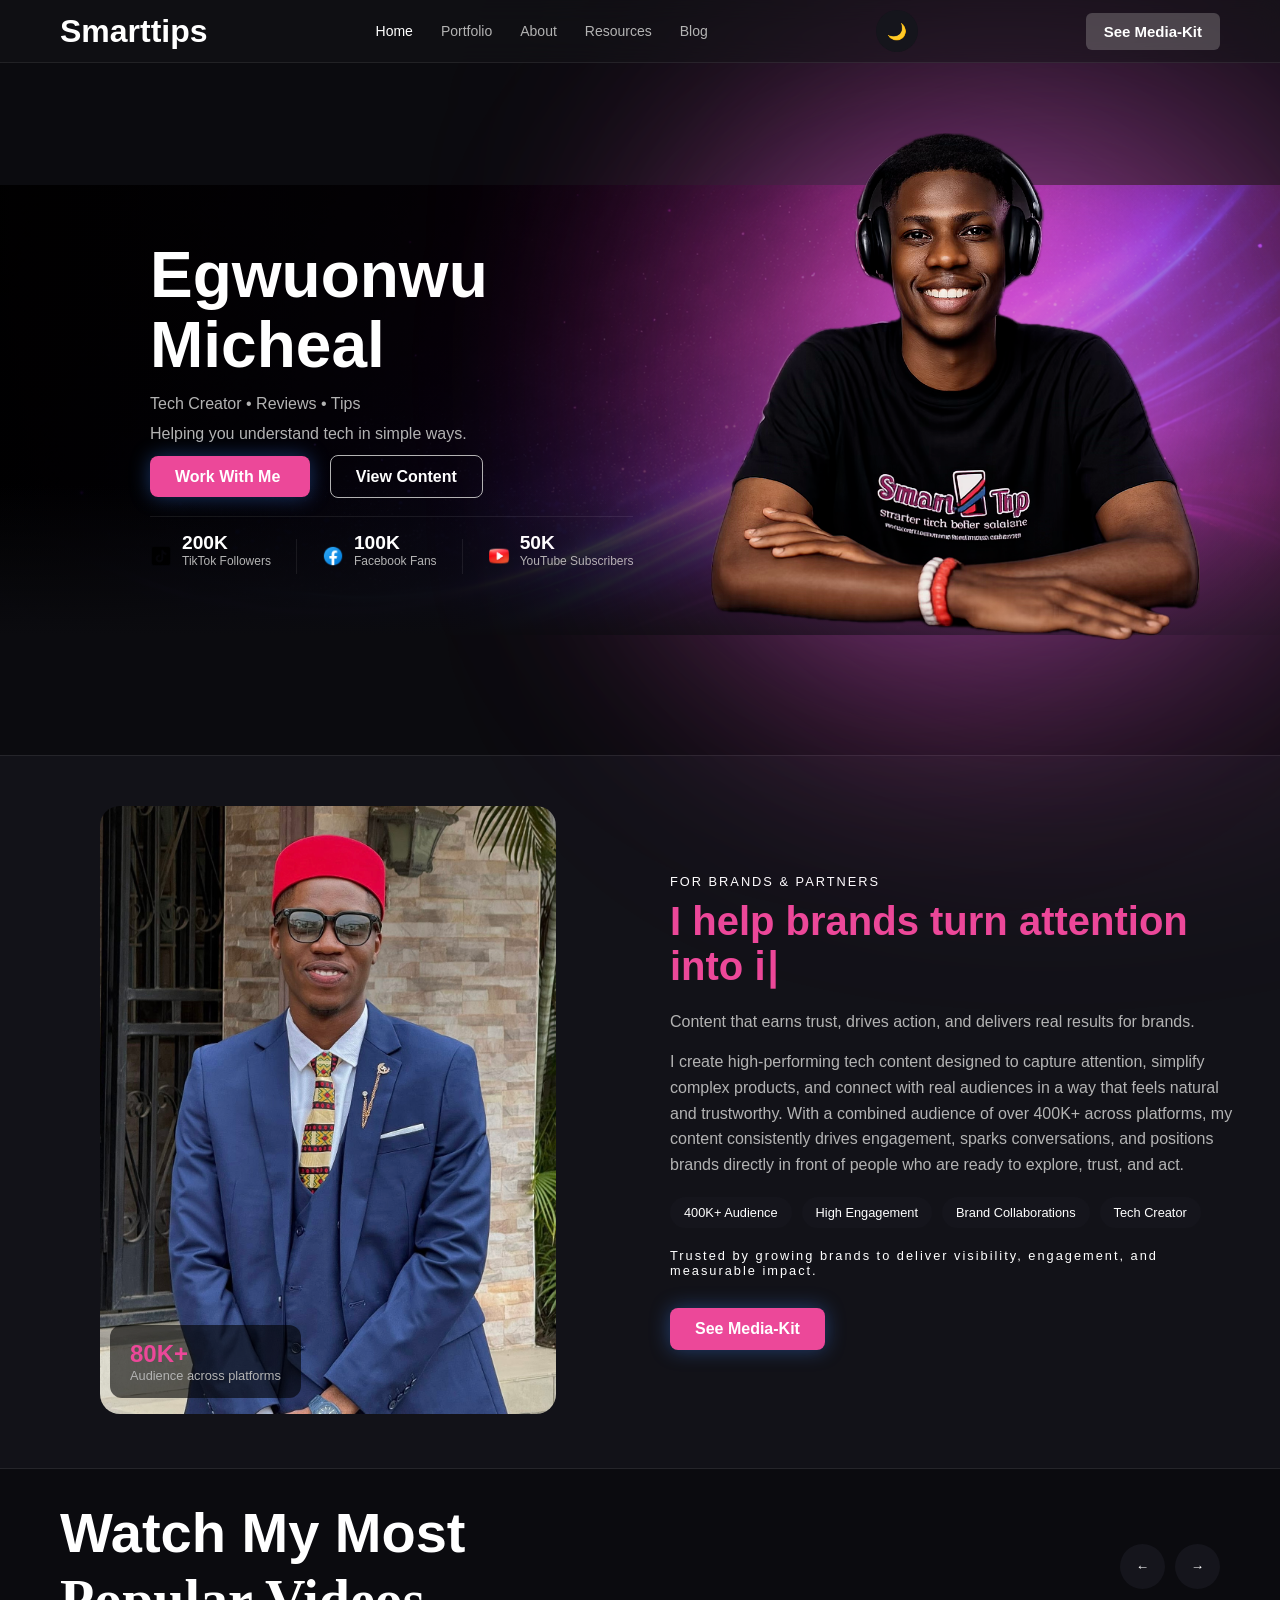
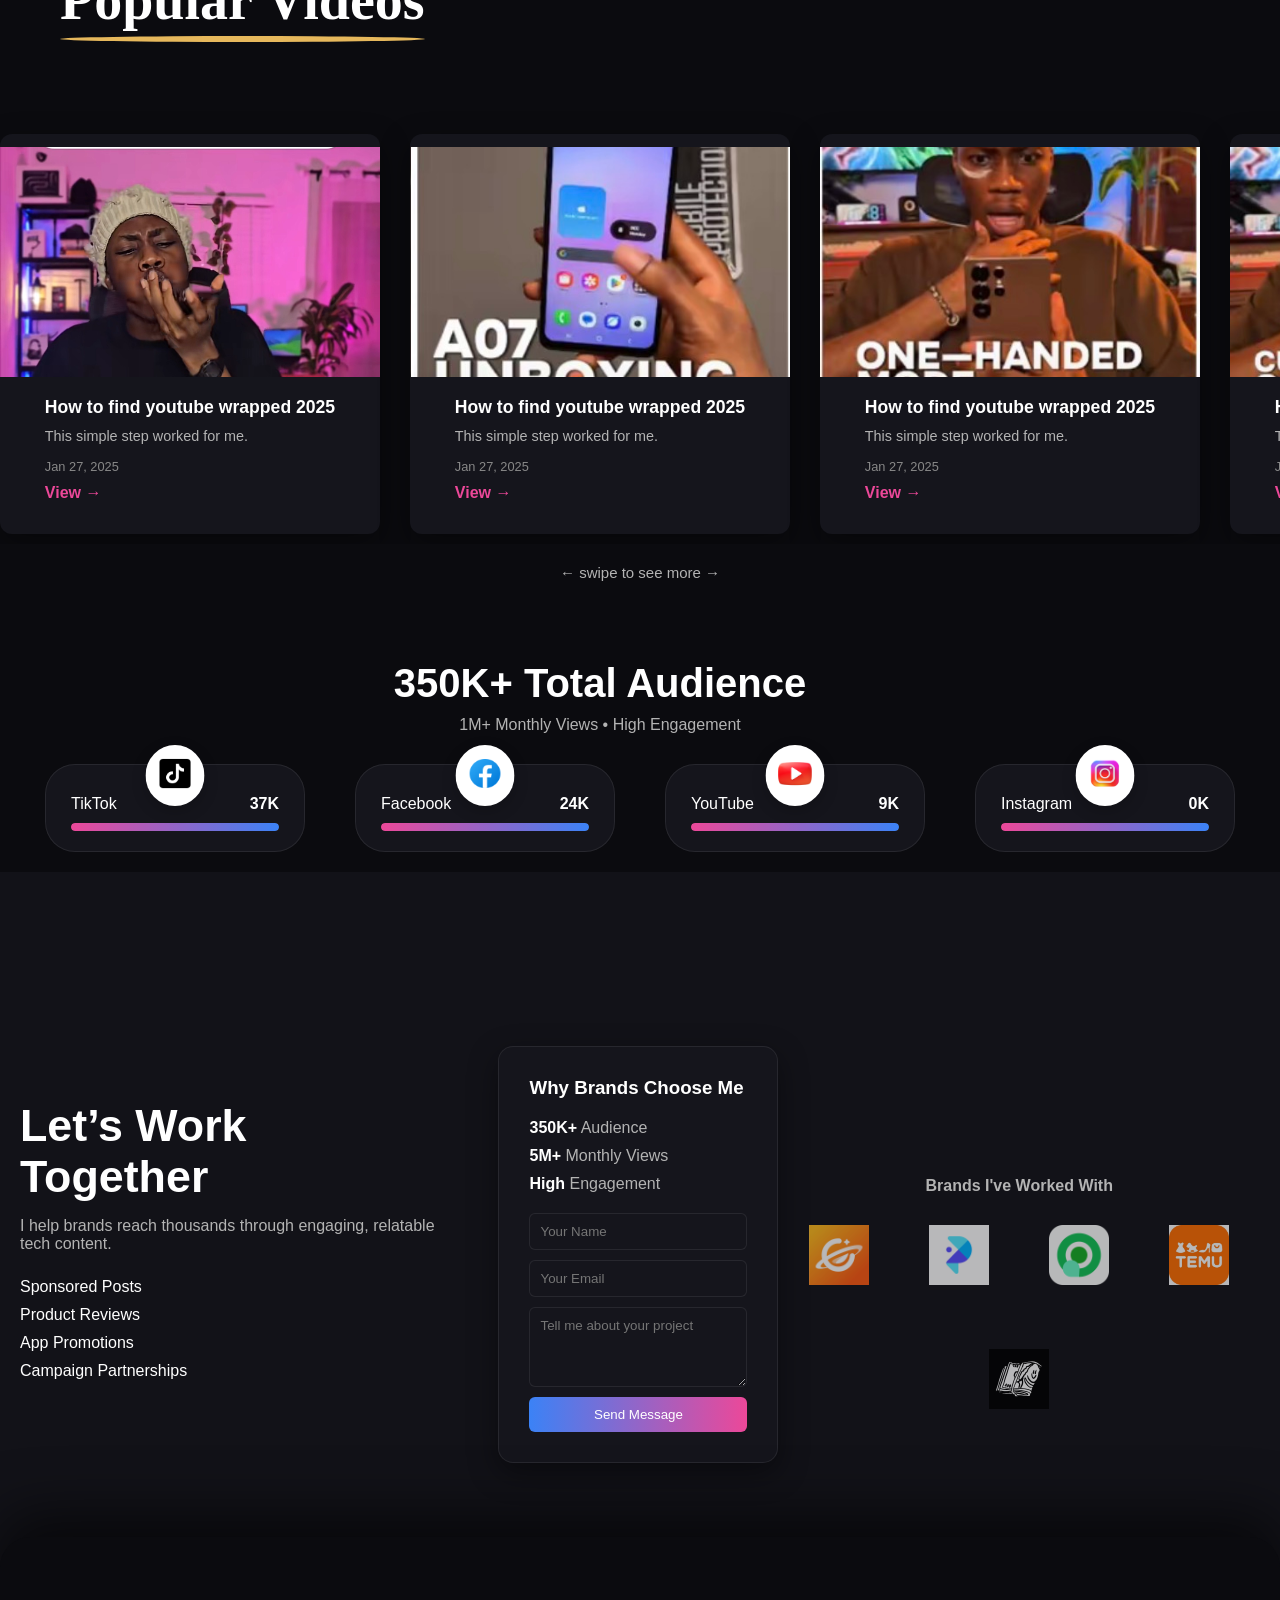
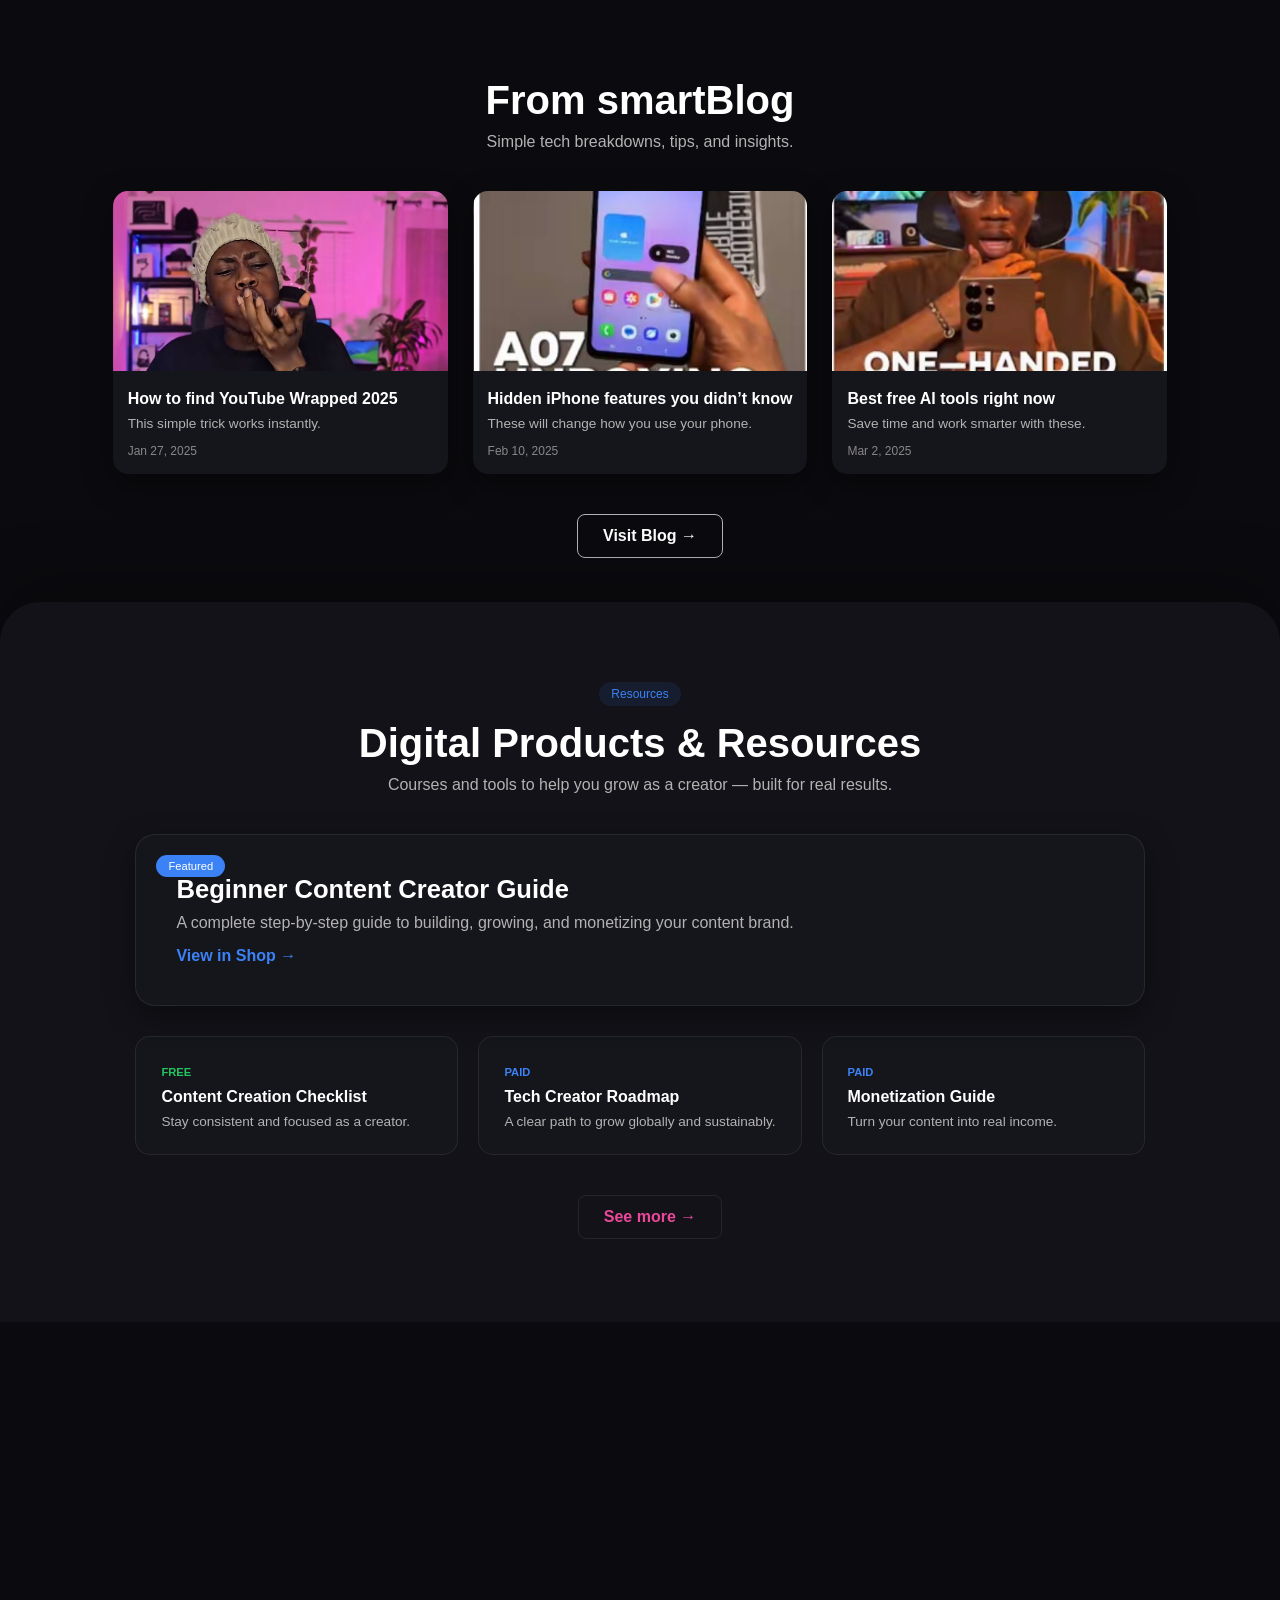
==== index.html @ f898c63c "Add files via upload" ====
<!DOCTYPE html>
<html lang="en">
<head>
  <meta charset="UTF-8" />
  <meta name="viewport" content="width=device-width, initial-scale=1.0"/>
  <link rel="stylesheet"
    href="https://cdnjs.cloudflare.com/ajax/libs/font-awesome/6.5.2/css/all.min.css">
  <title>Tech Creator</title>

  <link rel="stylesheet" href="css/variables.css">
  <link rel="stylesheet" href="css/global.css">
  <link rel="stylesheet" href="css/navbar.css">
  <link rel="stylesheet" href="css/home.css">
  <link rel="stylesheet" href="css/footer.css">
</head>
<body>

<!-- NAVBAR -->
<nav class="navbar">

  <div class="nav-container">

    <div class="logo">
      Smarttips
    </div>

    <div class="nav-links">
      <a href="index.html">Home</a>
      <a href="portfolio.html">Portfolio</a>
      <a href="about.html">About</a>
      <a href="shop.html">Resources</a>
      <a href="blog.html" target="_blank" rel="noopener">Blog</a>
    </div>

    <div class="theme-toggle">
    🌙
    </div>

    <a href="media-kit.html" class="nav-btn">
    See Media-Kit
    </a>

  <!-- MOBILE MENU BUTTON -->
  <div class="menu-toggle">

    <span></span>
    <span></span>
    <span></span>

  </div>

  </div>

</nav>

<!-- MOBILE MENU -->

<div class="mobile-menu">

  <!-- HEADER -->

    <button class="close-menu">
      ✕
    </button>

  <!-- PROFILE -->

  <div class="mobile-profile">

    <img
      src="assets/images/Egwuonwu-Micheal2022.png"
      alt="Cody Chukwuebuka">

    <h3>Smarttips</h3>

    <p>Tech Creator & Developer</p>

  </div>

  <!-- NAVIGATION -->

<div class="mobile-links">

  <a href="index.html">

    <span class="menu-icon">
      <img src="assets/icons/house.svg" alt="Home">
    </span>

    <span class="menu-text">Home</span>

  </a>

    <a href="portfolio.html">

    <span class="menu-icon">
      <img src="assets/icons/clapperboard.svg" alt="Content">
    </span>

    <span class="menu-text">Portfolio</span>

  </a>

  <a href="about.html">

    <span class="menu-icon">
      <img src="assets/icons/user.svg" alt="About">
    </span>

    <span class="menu-text">About</span>

  </a>

  <a href="shop.html">

    <span class="menu-icon">
      <img src="assets/icons/shopping-bag.svg" alt="Shop">
    </span>

    <span class="menu-text">Resources</span>

  </a>

  <a href="blog.html" target="_blank" rel="noopener">

    <span class="menu-icon">
      <img src="assets/icons/square-pen.svg" alt="Blog">
    </span>

    <span class="menu-text">Blog</span>

  </a>

  <a href="media-kit.html">

    <span class="menu-icon">
      <img src="assets/icons/file-text.svg" alt="Media Kit">
    </span>

    <span class="menu-text">Media Kit</span>

  </a>

</div>

  <!-- SOCIALS -->

<div class="mobile-socials">

  <h4>FIND ME</h4>

  <a href="https://www.tiktok.com/@iamsmarttips?_r=1&_t=ZN-97TVsEQUXy7"
     target="_blank"
     rel="noopener">

    <div class="social-left">

      <img
        src="assets/icons/TT.png"
        alt="TikTok">

      <span>TikTok</span>

    </div>

    <span class="external-icon">

      <img
        src="assets/icons/external-link.svg"
        alt="External Link">

    </span>

  </a>

  <a href="https://youtube.com/@iamsmarttips?si=r2zOyhBVSeAdS86y"
     target="_blank"
     rel="noopener">

    <div class="social-left">

      <img
        src="assets/icons/yt.png"
        alt="YouTube">

      <span>YouTube</span>

    </div>

    <span class="external-icon">

      <img
        src="assets/icons/external-link.svg"
        alt="External Link">

    </span>

  </a>

  <a href="https://www.instagram.com/smarttips_techcreator?igsh=MWduMXdvc20xcTI0"
     target="_blank"
     rel="noopener">

    <div class="social-left">

      <img
        src="assets/icons/IG.png"
        alt="Instagram">

      <span>Instagram</span>

    </div>

    <span class="external-icon">

      <img
        src="assets/icons/external-link.svg"
        alt="External Link">

    </span>

  </a>

  <a href="https://www.facebook.com/share/18SCiGnuAE/?mibextid=wwXIfr"
     target="_blank"
     rel="noopener">

    <div class="social-left">

      <img
        src="assets/icons/fb.png"
        alt="Facebook">

    <span>Facebook</span>

    </div>

    <span class="external-icon">

      <img
        src="assets/icons/external-link.svg"
        alt="External Link">

    </span>

  </a>

  <a href="mailto:contact@iamsmarttips.com">

    <div class="social-left">

      <img
        src="assets/icons/gmail.png"
        alt="Email">

      <span>Email</span>

    </div>

    <span class="external-icon">

      <img
        src="assets/icons/external-link.svg"
        alt="External Link">

    </span>

  </a>

</div>

  <!-- CTA -->

  <div class="mobile-cta">

    <a href="mailto:contact@iamsmarttips.com">

      Work With Me

    </a>

  </div>

</div>

<div class="mobile-overlay"></div>

<!-- HERO -->
<section class="hero">

  <div class="hero-fade"></div>

  <!-- LEFT -->
  <div class="hero-text reveal reveal-left">

    <h1>Egwuonwu<br>Micheal</h1>

    <p class="hero-role">
      Tech Creator • Reviews • Tips
    </p>

    <p class="hero-description">
      Helping you understand tech in simple ways.
    </p>

    <!-- BUTTONS -->
    <div class="buttons">

      <a href="media-kit.html" class="btn primary">
        Work With Me
      </a>

      <a href="#" class="btn secondary">

        View Content

        <svg>
          <rect
            x="0"
            y="0"
            width="100%"
            height="100%">
          </rect>
        </svg>

      </a>

    </div>

    <!-- SOCIALS (LIGHT MODE USES THIS) -->
    <div class="hero-socials">

      <a href="https://www.instagram.com/smarttips_techcreator?igsh=MWduMXdvc20xcTI0" target="_blank">
        <img
          src="assets/icons/IG.png"
          alt="Instagram">
      </a>

      <a href="https://www.tiktok.com/@iamsmarttips?_r=1&_t=ZN-97TVsEQUXy7" target="_blank">
        <img
          src="assets/icons/TT.png"
          alt="TikTok">
      </a>

      <a href="https://youtube.com/@iamsmarttips?si=r2zOyhBVSeAdS86y" target="_blank">
        <img
          src="assets/icons/yt.png"
          alt="YouTube">
      </a>

      <a href="https://www.facebook.com/share/18SCiGnuAE/?mibextid=wwXIfr" target="_blank">
        <img
          src="assets/icons/fb.png"
          alt="Facebook">
      </a>

      <a href="mailto:contact@iamsmarttips.com">
        <img
          src="assets/icons/gmail.png"
          alt="Email">
      </a>

    </div>

        <div class="hero-light-stats">

      <div class="hero-light-stat">
        <h3>200K+</h3>
        <p>TikTok Followers</p>
      </div>

      <div class="hero-light-divider"></div>

      <div class="hero-light-stat">
        <h3>100K+</h3>
        <p>Facebook Fans</p>
      </div>

      <div class="hero-light-divider"></div>

      <div class="hero-light-stat">
        <h3>50K+</h3>
        <p>YouTube Subscribers</p>
      </div>

    </div>

    <!-- STATS (DARK MODE USES THIS) -->
    <div class="stats">

      <div class="stat-item">

        <img
          src="assets/icons/icons8-tiktok-50.png"
          alt="TikTok">

        <div class="stat-text">
          <h3>200K</h3>
          <p>TikTok Followers</p>
        </div>

      </div>

      <div class="divider"></div>

      <div class="stat-item">

        <img
          src="assets/icons/icons8-facebook-logo-48.png"
          alt="Facebook">

        <div class="stat-text">
          <h3>100K</h3>
          <p>Facebook Fans</p>
        </div>

      </div>

      <div class="divider"></div>

      <div class="stat-item">

        <img
          src="assets/icons/icons8-youtube-logo-94.png"
          alt="YouTube">

        <div class="stat-text">
          <h3>50K</h3>
          <p>YouTube Subscribers</p>
        </div>

      </div>

    </div>

  </div>

  <!-- RIGHT -->
  <div class="hero-image reveal reveal-right">

    <img
      id="heroPhoto"
      src="assets/images/Egwuonwu-Micheal1.png"
      alt="Egwuonwu Micheal">

  </div>

</section>

<!-- ABOUT -->
<section class="about">
  <div class="about-container">

    <div class="about-image reveal reveal-left">
      <img src="assets/images/about.jpg" alt="Egwuonwu Micheal">

      <div class="about-badge">
        <div class="image-badge">
          <h3><span class="count-up" data-target="400">0</span>K+</h3>
          <p>Audience across platforms</p>
        </div>
      </div>
    </div>

    <div class="about-content reveal reveal-right">
      <p class="about-label">FOR BRANDS & PARTNERS</p>

    <h2 id="rotating-headline">
      I help brands turn attention into influence.
    </h2>

      <p class="about-desc">
        Content that earns trust, drives action, and delivers real results for brands.
      </p>

      <p class="about-desc">
        I create high-performing tech content designed to capture attention, simplify complex products, and connect with real audiences in a way that feels natural and trustworthy.
        With a combined audience of over 400K+ across platforms, my content consistently drives engagement, sparks conversations, and positions brands directly in front of people who are ready to explore, trust, and act.
      </p>


      <div class="about-tags">
        <span>400K+ Audience</span>
        <span>High Engagement</span>
        <span>Brand Collaborations</span>
        <span>Tech Creator</span>
      </div>

      <p class="about-label">Trusted by growing brands to deliver visibility, engagement, and measurable impact.</p>
      <a href="media-kit.html"   class="btn primary">See Media-Kit</a>
      
    </div>

  </div>
</section>

<!-- FEATURED -->
<section class="featured">

  <div class="featured-header reveal">
    <h2 class="featured-title">
      Watch My Most <br>
      <span class="highlight">Popular Videos</span>
    </h2>

    <div class="featured-arrows">
      <button class="arrow left">←</button>
      <button class="arrow right">→</button>
    </div>
  </div>

  <div class="video-scroll reveal">
    <div class="featured-card"> 
      <img src="assets/images/clean 1.jpg" alt="video">
      <div class="featured-card-content">
        <h3>How to find youtube wrapped 2025</h3>
        <p class="featured-desc">This simple step worked for me.</p>
        <p class="date">Jan 27, 2025</p>
        <a href="#">View →</a>
      </div>
    </div>
    <div class="featured-card"> 
      <img src="assets/images/img2.jpg" alt="video">
      <div class="featured-card-content">
        <h3>How to find youtube wrapped 2025</h3>
        <p class="featured-desc">This simple step worked for me.</p>
        <p class="date">Jan 27, 2025</p>
        <a href="#">View →</a>
      </div>
    </div>
        <div class="featured-card"> 
      <img src="assets/images/img3.jpg" alt="video">
      <div class="featured-card-content">
        <h3>How to find youtube wrapped 2025</h3>
        <p class="featured-desc">This simple step worked for me.</p>
        <p class="date">Jan 27, 2025</p>
        <a href="#">View →</a>
      </div>
    </div>
        <div class="featured-card"> 
      <img src="assets/images/img4.jpg" alt="video">
      <div class="featured-card-content">
        <h3>How to find youtube wrapped 2025</h3>
        <p class="featured-desc">This simple step worked for me.</p>
        <p class="date">Jan 27, 2025</p>
        <a href="#">View →</a>
      </div>
    </div>
        <div class="featured-card"> 
      <img src="assets/images/img5.jpg" alt="video">
      <div class="featured-card-content">
        <h3>How to find youtube wrapped 2025</h3>
        <p class="featured-desc">This simple step worked for me.</p>
        <p class="date">Jan 27, 2025</p>
        <a href="#">View →</a>
      </div>
    </div>
        <div class="featured-card"> 
      <img src="assets/images/clean 1.jpg" alt="video">
      <div class="featured-card-content">
        <h3>How to find youtube wrapped 2025</h3>
        <p class="featured-desc">This simple step worked for me.</p>
        <p class="date">Jan 27, 2025</p>
        <a href="#">View →</a>
      </div>
    </div>
        <div class="featured-card"> 
      <img src="assets/images/img3.jpg" alt="video">
      <div class="featured-card-content">
        <h3>How to find youtube wrapped 2025</h3>
        <p class="featured-desc">This simple step worked for me.</p>
        <p class="date">Jan 27, 2025</p>
        <a href="#">View →</a>
      </div>
    </div>
  </div>

  <p class="swipe-txt reveal">← swipe to see more →</p>
</section>

<!-- STATS -->
<section class="stats-section reveal">
  <h2>350K+ Total Audience</h2>
  <p>1M+ Monthly Views • High Engagement</p>
</section>

<section class="social-stats reveal">

  <div class="stat">
    <div class="stat-icon">
      <img src="assets/icons/icons8-tiktok-50.png">
    </div>
    <div class="stat-top">
      <span>TikTok</span>
      <span class="count" data-target="200000">0</span>
    </div>
    <div class="bar"><div class="fill"></div></div>
  </div>

  <div class="stat">
    <div class="stat-icon">
      <img src="assets/icons/icons8-facebook-logo-48.png">
    </div>
    <div class="stat-top">
      <span>Facebook</span>
      <span class="count" data-target="131000">0</span>
    </div>
    <div class="bar"><div class="fill"></div></div>
  </div>

  <div class="stat">
    <div class="stat-icon">
      <img src="assets/icons/icons8-youtube-logo-94.png">
    </div>
    <div class="stat-top">
      <span>YouTube</span>
      <span class="count" data-target="50000">0</span>
    </div>
    <div class="bar"><div class="fill"></div></div>
  </div>

  <div class="stat">
    <div class="stat-icon">
      <img src="assets/icons/icons8-instagram-logo-94.png">
    </div>
    <div class="stat-top">
      <span>Instagram</span>
      <span class="count" data-target="1500">0</span>
    </div>
    <div class="bar"><div class="fill"></div></div>
  </div>

</section>

<!-- WORK -->
<!-- 🔥 STACK CONTAINER (controls stacking only here) -->
<div class="stack-container">

  <!-- 🔥 PAGE 1 (WORK SECTION) -->
  <section class="work stack-item">

    <div class="work-container">

      <div class="work-text reveal reveal-left">
        <h2>Let’s Work Together</h2>
        <p class="subtitle">
          I help brands reach thousands through engaging, relatable tech content.
        </p>

        <ul class="services">
          <li>Sponsored Posts</li>
          <li>Product Reviews</li>
          <li>App Promotions</li>
          <li>Campaign Partnerships</li>
        </ul>
      </div>

      <div class="work-card reveal reveal-right">
        <h3>Why Brands Choose Me</h3>

        <div class="card-stats">
          <p><strong>350K+</strong> Audience</p>
          <p><strong>5M+</strong> Monthly Views</p>
          <p><strong>High</strong> Engagement</p>
        </div>

        <form class="contact-form">
          <input type="text" placeholder="Your Name" required>
          <input type="email" placeholder="Your Email" required>
          <textarea placeholder="Tell me about your project"></textarea>
          <button type="submit">Send Message</button>
        </form>
      </div>

    </div>

    <!-- 🔥 BRANDS -->
    <div class="brands reveal">
      <h4>Brands I've Worked With</h4>

      <div class="brand-logos">
        <div class="brand"><img src="assets/icons/gitmind.jpg"></div>
        <div class="brand"><img src="assets/icons/picwish.png"></div>
        <div class="brand"><img src="assets/icons/recloud.png"></div>
        <div class="brand"><img src="assets/icons/Temu-logo.webp"></div>
        <div class="brand"><img src="assets/icons/uglycash.webp"></div>
      </div>
    </div>

  </section>


  <!-- 🔥 PAGE 2 -->
<section class="stack-item stack-two">

  <div class="stack-inner">

    <div class="blog-preview">

      <!-- HEADER -->
      <div class="blog-header">
        <h2>From smartBlog</h2>
        <p>Simple tech breakdowns, tips, and insights.</p>
      </div>

      <!-- BLOG CARDS -->
      <div class="blog-grid reveal">

        <div class="blog-card">
          <img src="assets/images/clean 1.jpg" alt="blog">
          <div class="blog-content">
            <h3>How to find YouTube Wrapped 2025</h3>
            <p>This simple trick works instantly.</p>
            <span>Jan 27, 2025</span>
          </div>
        </div>

        <div class="blog-card">
          <img src="assets/images/img2.jpg" alt="blog">
          <div class="blog-content">
            <h3>Hidden iPhone features you didn’t know</h3>
            <p>These will change how you use your phone.</p>
            <span>Feb 10, 2025</span>
          </div>
        </div>

        <div class="blog-card">
          <img src="assets/images/img3.jpg" alt="blog">
          <div class="blog-content">
            <h3>Best free AI tools right now</h3>
            <p>Save time and work smarter with these.</p>
            <span>Mar 2, 2025</span>
          </div>
        </div>

      </div>

      <!-- CTA -->
      <a href="blog.html" class="btn secondary blog-btn reveal">
        Visit Blog →
      </a>

    </div>

  </div>

</section>


  <!-- 🔥 PAGE 3 -->
<section class="stack-item stack-three">

  <div class="stack-inner">

    <div class="shop-preview">

      <!-- HEADER -->
      <div class="shop-header">
        <span class="shop-badge">Resources</span>
        <h2>Digital Products & Resources</h2>
        <p>
          Courses and tools to help you grow as a creator — built for real results.
        </p>
      </div>

      <!-- FEATURED PRODUCT -->
      <div class="featured-product">

        <span class="featured-tag">Featured</span>

        <h3>Beginner Content Creator Guide</h3>
        <p>
          A complete step-by-step guide to building, growing, and monetizing your content brand.
        </p>

        <a href="#" class="shop-link">View in Shop →</a>

      </div>

      <!-- SMALL PRODUCTS -->
      <div class="product-grid">

        <div class="product-card free">
          <span>FREE</span>
          <h4>Content Creation Checklist</h4>
          <p>Stay consistent and focused as a creator.</p>
        </div>

        <div class="product-card paid">
          <span>PAID</span>
          <h4>Tech Creator Roadmap</h4>
          <p>A clear path to grow globally and sustainably.</p>
        </div>

        <div class="product-card paid">
          <span>PAID</span>
          <h4>Monetization Guide</h4>
          <p>Turn your content into real income.</p>
        </div>

      </div>
            <a href="shop.html" class="btn third shop-btn">
        See more →
      </a>

    </div>
    

  </div>

</section>

<!-- FOOTER -->
<footer class="footer">

  <div class="footer-container">

    <div class="footer-top">

      <div class="footer-brand">

        <h3>
          iamsmarttips
        </h3>

        <p>
          Tech creator, developer, and digital builder helping people understand technology in simple ways.
        </p>

      </div>

      <div class="footer-column">

        <h4>WORK</h4>

        <a href="#">Work With Me</a>
        <a href="#">Projects</a>
        <a href="#">Content</a>
        <a href="#">Collaborations</a>

      </div>

      <div class="footer-column">

        <h4>CONNECT</h4>

        <a href="#">YouTube</a>
        <a href="#">TikTok</a>
        <a href="#">Instagram</a>
        <a href="#">Contact</a>

      </div>

      <div class="footer-column">

        <h4>ABOUT</h4>

        <a href="about.html">About</a>
        <a href="#">Press Kit</a>
        <a href="#">Blog</a>

      </div>

    </div>

    <div class="footer-bottom">

      <p>
        © 2026 iamsmarttips. All rights reserved.
      </p>

      <div class="socials">
        <a href="https://youtube.com/@iamsmarttips?si=r2zOyhBVSeAdS86y">YouTube</a>
        <a href="https://www.tiktok.com/@iamsmarttips?_r=1&_t=ZN-97TVsEQUXy7">TikTok</a>
        <a href="https://www.instagram.com/smarttips_techcreator?igsh=MWduMXdvc20xcTI0">Instagram</a>
        <a href="https://www.facebook.com/share/18SCiGnuAE/?mibextid=wwXIfr">Facebook</a>
        <a href="mailto:contact@iamsmarttips.com">Email</a>
      </div>

    </div>

  </div>

</footer>

<script src="js/script.js"></script>
<script src="js/animations.js"></script>
<script src="js/theme.js"></script>
</body>
</html>
---- css/variables.css ----
:root{

  /* BACKGROUNDS */
  --bg:#0b0b0f;
  --bg-secondary:#121218;
  --bg-card:#15151c;
  --bg-card-hover:#1f1f28;

  /* TEXT */
  --text:#ffffff;
  --text-secondary:#b3b3b3;
  --text-muted:#888888;

  /* BRAND */
  --primary:#ec4899;
  --accent:#3b82f6;

  /* BORDERS */
  --border:rgba(255,255,255,.08);

  /* NAVBAR */
  --navbar-bg:rgba(20,20,25,.5);

  /* SHADOWS */
  --shadow:0 10px 30px rgba(0,0,0,.4);
}

body.light-theme{

  --bg:#ffffff;
  --bg-secondary:#f6f6f6;
  --bg-card:#ffffff;
  --bg-card-hover:#f2f2f2;

  --text:#111111;
  --text-secondary:#555555;
  --text-muted:#777777;

  --border:rgba(0,0,0,.08);

  --navbar-bg:rgba(255,255,255,.8);

  --shadow:0 10px 30px rgba(0,0,0,.08);
}
---- css/global.css ----
html{
  scroll-behavior:smooth;
}

* {
  margin: 0;
  padding: 0;
  box-sizing: border-box;
  font-family: Arial, sans-serif;
}

body{
  background:var(--bg);
  color:var(--text);
  transition:.3s ease;
}

p {
  color: var(--text-secondary);
}

a {
  color: var(--primary);
  text-decoration: none;
}

/* =========================
   GLOBAL BUTTONS
========================= */

.btn{
  padding:12px 25px;

  border-radius:8px;

  font-weight:700;
  text-decoration:none;

  transition:0.3s ease;
}

body:not(.light-theme) .hero .buttons{
  margin-top:25px;
}

.btn:hover{
  transform:scale(1.05);
}

/* PRIMARY BUTTON */

.primary{
  background:var(--primary);

  color:#fff;

  box-shadow:0 0 20px rgba(59,130,246,.4);

  transition:all .3s ease;
}

.primary:hover{
  background:var(--text);

  color:var(--primary);

  transform:translateY(-2px);
}

/* SECONDARY BUTTON */

.secondary{
  position:relative;

  margin-left:20px;

  padding:12px 25px;

  border-radius:8px;

  background:transparent;

  color:var(--text);

  border:1px solid var(--text-secondary);

  overflow:hidden;
}

/* SVG BORDER */

.secondary svg{
  position:absolute;
  inset:0;

  width:100%;
  height:100%;

  pointer-events:none;
}

.secondary rect{
  fill:none;

  stroke:var(--accent);

  stroke-width:2;

  stroke-dasharray:400;
  stroke-dashoffset:400;

  transition:stroke-dashoffset .6s ease;

  rx:8;
  ry:8;
}

.secondary:hover rect{
  stroke-dashoffset:0;
}

.secondary:hover{
  background:rgba(255,255,255,.05);
}


/* =========================
   SCROLL REVEAL ANIMATIONS
========================= */

/* BASE */

.reveal{
  opacity: 0;

  transform: translateY(40px);

  transition:
    opacity 0.8s ease,
    transform 0.8s ease;
}

.reveal.active{
  opacity: 1;

  transform: translateY(0);
}

/* DIRECTION VARIATIONS */

.reveal-left{
  transform: translateX(-60px);
}

.reveal-right{
  transform: translateX(60px);
}

.reveal-left.active,
.reveal-right.active{
  transform: translateX(0);
}

/* OPTIONAL STAGGER */

.reveal:nth-child(1){
  transition-delay: 0.1s;
}

.reveal:nth-child(2){
  transition-delay: 0.2s;
}

.reveal:nth-child(3){
  transition-delay: 0.3s;
}

/* =========================
   FEATURED CARD STAGGER
========================= */

.video-scroll .featured-card{
  opacity: 0;

  transform: translateY(40px);
}

.video-scroll.active .featured-card{
  opacity: 1;

  transform: translateY(0);
}

/* DELAYS */

.video-scroll.active .featured-card:nth-child(1){
  transition: .5s ease .1s;
}

.video-scroll.active .featured-card:nth-child(2){
  transition: .5s ease .2s;
}

.video-scroll.active .featured-card:nth-child(3){
  transition: .5s ease .3s;
}

.video-scroll.active .featured-card:nth-child(4){
  transition: .5s ease .4s;
}

.video-scroll.active .featured-card:nth-child(5){
  transition: .5s ease .5s;
}

.video-scroll.active .featured-card:nth-child(6){
  transition: .5s ease .6s;
}
---- css/navbar.css ----
.theme-toggle{
  width:42px;
  height:42px;

  display:flex;
  align-items:center;
  justify-content:center;

  border-radius:50%;

  background:var(--bg-card);

  cursor:pointer;

  transition:.3s ease;
}

/* =========================
   NAVBAR
========================= */

.navbar{
  position: fixed;
  top: 0;
  width: 100%;
  z-index: 1000;

  background: var(--navbar-bg);
  backdrop-filter: blur(12px);

  border-bottom: 1px solid var(--border);
}

.nav-container{
  max-width: 1200px;
  margin: auto;

  padding: 10px 20px;

  display: flex;
  justify-content: space-between;
  align-items: center;
}

/* LOGO */

.logo{
  font-size: 32px;
  font-weight: 700;
  color: var(--text);

  line-height: 1;
}

/* NAV LINKS */

.nav-links{
  display: flex;
  gap: 28px;
}

.nav-links a{
  color: var(--text-secondary);
  font-size: 14px;

  transition: 0.3s ease;
}

.nav-links a:hover,
.nav-links a.active{
  color: var(--text);
}

/* THEME TOGGLE */

.theme-toggle{
  width: 42px;
  height: 42px;

  display: flex;
  align-items: center;
  justify-content: center;

  border-radius: 50%;

  background: var(--bg-card);

  cursor: pointer;

  transition: 0.3s ease;

  position: relative;
}


.theme-toggle:hover::after{
  opacity: 1;
  visibility: visible;
}

.theme-toggle::after{
  content: "Switch Theme";

  position: absolute;

  bottom: -38px;
  left: 50%;

  transform: translateX(-50%);

  background: var(--bg-card);
  color: var(--text);

  padding: 6px 10px;

  border-radius: 6px;

  font-size: 12px;
  white-space: nowrap;

  opacity: 0;
  visibility: hidden;

  transition: 0.25s ease;

  border: 1px solid var(--border);

  pointer-events: none;
}

/* NAVBAR BUTTON */
.nav-btn{
  background: rgba(186,182,182,0.3);

  height: 37px;
  padding: 0 18px;

  display: flex;
  align-items: center;
  justify-content: center;

  border-radius: 6px;

  color: var(--text);
  font-size: 15px;
  font-weight: 700;

  transition: 0.4s ease;
}

.nav-btn:hover{
  background: var(--primary);
  color: #fff;
}


/* =========================
   MOBILE MENU TOGGLE
========================= */

.menu-toggle{

  display:none;
  flex-direction:column;
  gap:5px;
  cursor:pointer;
  z-index:1002;

}

.menu-toggle span{

  width:26px;
  height:3px;

  background:var(--text);

  border-radius:999px;

}

@media (max-width:768px){

  .nav-links,
  .nav-btn{

    display:none;

  }

  .menu-toggle{

    display:flex;

  }

}

/* =========================
   MOBILE MENU PANEL
========================= */

html,

body{

  overflow-x:hidden;

}

.mobile-menu{

  position:fixed;

  top:0;
  left:-100%;

  width: 70%;
  max-width: 380px;

  height:100dvh;

  background:#f8f7f5;

  z-index:1001;

  overflow-y:auto;

  display:flex;

  flex-direction:column;

  transition:left .35s ease;

  padding:32px 24px;

  box-sizing: border-box;

  box-shadow:
  12px 0 40px rgba(0,0,0,.15);

}

.mobile-menu.active{

  left:0;

}

/* =========================
   HEADER
========================= */



.close-menu{

  position:absolute;

  top:20px;

  right:20px;

  width:auto;

  height:auto;

  border:none;

  background:none;

  color:#777;

  font-size:20px;

  line-height:1;

  cursor:pointer;

  padding:0;

  display:flex;

  align-items:center;

  justify-content:center;

  z-index:10;

}

.close-menu img{

  width:22px;

  height:22px;

  opacity:.6;

}

/* =========================
   PROFILE
========================= */

.mobile-profile{

  text-align:center;

  margin-bottom:32px;

}

.mobile-profile img{

  width:80px;
  height:80px;

  border-radius:50%;

  object-fit:cover;

  margin-bottom:12px;

}

.mobile-profile h3{

  font-size:18px;

  font-weight:700;

  color:#111;

  margin-bottom:4px;

}

.mobile-profile p{

  font-size:14px;

  color:#777;

}

/* =========================
   MAIN LINKS
========================= */

.mobile-links{

  display:flex;

  flex-direction:column;

  gap:4px;

}

.mobile-links a{

  display:flex;

  align-items:center;

  gap:14px;

  padding:10px 12px;

  border-radius:18px;

  text-decoration:none;

  color:#777;

  font-size:14px;

  font-weight:500;

}

.mobile-links a.active{

  background:#f3efef;

  color:#111;

  font-weight:600;

  border-radius:16px;

}

.mobile-links a:active{
  transform:scale(.98);
}

.menu-icon{

  width:24px;

  height:24px;

  display:flex;

  align-items:center;

  justify-content:center;

}

.menu-icon img{

  width:16px;

  height:16px;

  object-fit:contain;

}

.menu-text{

  flex:1;

}

/* =========================
   FIND ME
========================= */

/* =========================
   SOCIAL LINKS
========================= */

.mobile-socials{

  padding-top:25px;

  border-top:1px solid rgba(255,255,255,.08);

}

.mobile-socials h4{

  margin-bottom:18px;

  font-size:.85rem;

  letter-spacing:2px;

  font-weight:500;

  color:var(--text-secondary);

}

.mobile-socials a{

  display:flex;

  justify-content:space-between;

  align-items:center;

  padding:14px 0;

  color:var(--text);

  text-decoration:none;

  transition:.25s ease;

}

.mobile-socials a:hover{

  color:var(--primary);

}

.external-icon{

  display:flex;

  align-items:center;

  justify-content:center;

}

.external-icon img{

  width:18px;

  height:18px;

  opacity:.7;

  transition:.25s ease;

}

.mobile-socials a:hover .external-icon img{

  opacity:1;

  transform:
    translateX(3px)
    translateY(-3px);

}

.social-left{

  display:flex;

  align-items:center;

  gap:14px;

}

.social-left img{

  width:20px;

  height:20px;

  object-fit:contain;

  opacity:.8;

}

.mobile-socials a{

  display:flex;

  justify-content:space-between;

  align-items:center;

  padding:14px 0;

  text-decoration:none;

  color:#111;

}

.mobile-socials a span{

  font-size:14px;

}

/* =========================
   CTA BUTTON
========================= */

.mobile-cta{

  margin-top:20px;


}

.mobile-cta a{

  display:block;

  text-align:center;

  background:#ec4899;

  color:white;

  padding:18px;

  border-radius:20px;

  font-weight:700;

  text-decoration:none;

  font-size:1.1rem;

}

/* =========================
   OVERLAY
========================= */

.mobile-overlay{

  position:fixed;

  inset:0;

  background:rgba(0,0,0,.55);

  opacity:0;

  visibility:hidden;

  z-index:1000;

  transition:.3s ease;

}

.mobile-overlay.active{

  opacity:1;

  visibility:visible;

}
---- css/home.css ----
body.light-theme{
  background:#e8d8e440;
}

*{
  box-sizing:border-box;
}

html,
body{
  overflow-x:hidden;
}

body,
.navbar,
.hero,
.about,
.featured,
.stats-section,
.social-stats,
.work,
.stack-three,
.footer,
.btn,
.card,
.stat,
.about-tags span,
.featured-card,
.hero-image img {
  transition:
    background-color 0.5s ease,
    color 0.5s ease,
    border-color 0.5s ease,
    box-shadow 0.5s ease,
    opacity 0.5s ease;
}


/* =========================
   HERO SECTION
========================= */

.hero{
  display: flex;
  align-items: center;
  justify-content: space-between;

  max-width: 1300px;
  min-height: 50vh;

  margin: 185px auto 120px;
  padding: 120px 80px;

  gap: 50px;

  position: relative;
  overflow: visible;

  z-index: 1;

  background:
    radial-gradient(
      circle at top right,
      rgba(236,72,153,.2),
      transparent
    ),
    url("../assets/images/bg.png")
    no-repeat center center / cover;
}

/* DARK OVERLAY */

.hero::before{
  content: "";

  position: absolute;
  inset: 0;

  background: linear-gradient(
    to right,
    rgba(0,0,0,.85) 35%,
    rgba(0,0,0,.5) 60%,
    rgba(0,0,0,.15) 75%,
    transparent
  );

  z-index: 2;
}

/* RIGHT GLOW */

.hero::after{
  content: "";

  position: absolute;

  top: 50%;
  right: 5%;

  width: 600px;
  height: 600px;

  background: radial-gradient(
    circle,
    rgba(91,140,255,.6),
    rgba(255,78,205,.5),
    transparent 70%
  );

  filter: blur(120px);

  transform: translateY(-50%);

  z-index: 1;
}

/* HERO TEXT */

.hero-text{
  position: absolute;
  left: 150px;

  max-width: 700px;

  z-index: 2;
}

.hero h1{
  font-size: 4rem;
  line-height: 1.1;

  margin-bottom: 15px;

  color: var(--text);
}

.hero p{
  margin-bottom: 12px;

  color: var(--text-secondary);
}

/* HERO IMAGE */

.hero-image{
  position: absolute;

  right: 0;
  bottom: 0;

  width: 45%;
  max-width: 600px;

  display: flex;
  justify-content: flex-end;
  align-items: flex-end;

  z-index: 2;
}

/* IMAGE GLOW */

.hero-image::before{
  content: "";

  position: absolute;

  width: 700px;
  height: 700px;

  background: radial-gradient(
    circle,
    rgba(91,140,255,.7),
    rgba(255,78,205,.6),
    transparent 70%
  );

  filter: blur(140px);

  top: 50%;
  left: 60%;

  transform: translate(-50%, -50%);

  z-index: -1;
}

.hero-image img{
  height: 58vh;

  object-fit: contain;

  transform: translateY(20px);

  padding-right: 80px;
  padding-bottom: 15px;
}

/* HERO BOTTOM FADE */

.hero-fade{
  position: absolute;

  left: 0;
  bottom: 0;

  width: 100%;
  height: 150px;

  background: linear-gradient(
    to bottom,
    transparent,
    var(--bg)
  );

  z-index: 2;
}

/* =========================
   HERO STATS
========================= */

.stats{
  display: flex;
  align-items: center;

  gap: 25px;

  margin-top: 30px;
  padding-top: 15px;

  border-top: 1px solid var(--border);
}

/* ITEM */

.stat-item{
  display: flex;
  align-items: center;

  gap: 10px;

  transition: 0.3s ease;
}

.stat-item:hover{
  transform: translateY(-2px);
}

/* ICON */

.stat-item img{
  width: 22px;
  height: 22px;

  object-fit: contain;
}

/* TEXT */

.stat-text h3{
  font-size: 1.2rem;
  font-weight: 700;

  color: var(--text);
}

.stat-text p{
  font-size: 0.75rem;

  color: var(--text-secondary);
}

/* DIVIDER */

.divider{
  width: 1px;
  height: 35px;

  background: var(--border);
}

/* ==================================
   LIGHT THEME HERO REDESIGN
================================== */

body.light-theme .hero{
  background: transparent;

  max-width: 1200px;
  min-height: 50vh;

  margin: 120px auto;

  padding: 0 40px;

  display: flex;
  align-items: center;
  justify-content: center;

  gap: 140px;

  overflow: visible;
}

/* remove dark effects */

body.light-theme .hero::before,
body.light-theme .hero::after,
body.light-theme .hero-fade{
  display:none;
}

/* =========================
   LEFT CONTENT
========================= */

body.light-theme .hero-text{
  position: relative;

  left: auto;

  max-width: 430px;
}

/* label */

body.light-theme .hero-text::before{
  content:"TECH CREATOR & EDUCATOR";

  display:block;

  font-size:.8rem;
  font-weight:600;

  letter-spacing:2px;
  text-transform:uppercase;

  color:#b46b4d;

  margin-bottom:22px;
}

/* heading */

body.light-theme .hero h1{
  font-size:5rem;
  line-height:.95;
  font-weight:700;

  color:#111;

  margin-bottom:30px;
}

/* description */

body.light-theme .hero p{
  max-width:420px;

  color:#666;

  font-size:1.15rem;
  line-height:1.8;

  margin-bottom:14px;
}

/* hide stats */

body.light-theme .stats{
  display:none;
}

/* =========================
   BUTTONS
========================= */

body.light-theme .buttons{
  display:flex;
  align-items:center;

  gap:24px;

  margin-top:35px;
}

body.light-theme .btn.primary{
  display:flex;
  align-items:center;
  justify-content:center;

  width:180px;
  height:56px;

  border-radius:999px;

  background:#111;
  color:#fff;

  font-weight:600;

  transition:.3s ease;
}

body.light-theme .btn.primary:hover{
  transform:translateY(-2px);
}

body.light-theme .btn.secondary{
  background:none;
  border:none;

  padding:auto;

  color:#666;

  font-weight:500;

  border: 1px solid var(--text-secondary);
}

body.light-theme .btn.secondary svg{
  display:none;
}

/* =========================
   HERO SOCIALS
========================= */

.hero-socials{
  display:none;
}

body.light-theme .hero-socials{
  display:flex;
  align-items:center;

  gap:22px;

  margin-top:45px;
}

body.light-theme .hero-socials a{
  display:flex;
  align-items:center;
  justify-content:center;

  text-decoration:none;
}

body.light-theme .hero-socials img{
  width:18px;
  height:18px;

  opacity:.55;

  transition:.3s ease;
}

body.light-theme .hero-socials img:hover{
  opacity:1;

  transform:translateY(-2px);
}

/* =========================
   LIGHT THEME STATS
========================= */

.hero-light-stats{
  display:none;
}

body.light-theme .hero-light-stats{
  display:flex;
  align-items:center;

  margin-top:10px;

  gap:30px;
}

body.light-theme .hero-light-stat h3{
  font-size:2rem;
  font-weight:700;

  color:#111;

  margin-bottom:6px;
}

body.light-theme .hero-light-stat p{
  font-size:.75rem;

  color:#777;

  text-transform:uppercase;
  letter-spacing:1px;

  margin:0;
}

body.light-theme .hero-light-divider{
  width:1px;
  height:45px;

  background:#ddd;
}

/* =========================
   IMAGE
========================= */

body.light-theme .hero-image{
  position: relative;

  right:auto;
  bottom:auto;

  width:420px;
  max-width:420px;
}

body.light-theme .hero-image img{
  width:100%;
  height:560px;

  object-fit:cover;

  padding:0;
  transform:none;

  border-radius:30px;

  box-shadow:
  0 15px 30px rgba(0,0,0,.2),
  0 35px 70px rgba(0,0,0,.12);
}

/* remove glow */

body.light-theme .hero-image::before{
  display:none;
}

body.light-theme .hero{
  animation:heroFade .8s ease;
}

@keyframes heroFade{
  from{
    opacity:0;
    transform:translateY(20px);
  }
  to{
    opacity:1;
    transform:translateY(0);
  }
}



/* =========================
   ABOUT SECTION
========================= */

.about{
  max-height: 750px;

  padding: 50px 20px;

  background: var(--bg-secondary);

  border-top: 1px solid var(--border);
  border-bottom: 1px solid var(--border);
}

.about-container{
  max-width: 1200px;
  margin: 0 auto;

  display: flex;
  align-items: center;

  gap: 60px;
}

/* =========================
   TYPEWRITER CURSOR
========================= */

#rotating-headline{
  display:inline-block;
  color: var(--primary);
}

#rotating-headline::after{
  content:"|";

  display:inline-block;

  margin-left:2px;

  animation:cursorBlink .8s infinite;
}

@keyframes cursorBlink{

  0%{
    opacity:1;
  }

  50%{
    opacity:0;
  }

  100%{
    opacity:1;
  }

}

/* IMAGE */

.about-image{
  position: relative;
  flex: 1;
}

.about-image img{
  width: 80%;

  margin-left: 60px;

  border-radius: 20px;

  object-fit: cover;
}

/* BADGE */

.about-badge{
  position: absolute;

  bottom: 20px;
  left: 70px;

  padding: 15px 20px;

  background: rgba(0,0,0,.6);

  border-radius: 12px;
}

.about-badge h3{
  font-size: 1.5rem;
  font-weight: 700;

  color: var(--primary);
}

.about-badge p{
  font-size: 0.8rem;

  color: var(--text-secondary);
}

/* CONTENT */

.about-content{
  flex: 1;
}

.about-label{
  font-size: 0.8rem;

  color: var(--text);

  letter-spacing: 2px;

  margin-bottom: 10px;
}

.about-content h2{
  font-size: 2.5rem;

  margin-bottom: 20px;

  color: var(--text);
}

.about-content h2 span{
  color: var(--text-secondary);
}

.about-desc{
  margin-bottom: 15px;

  line-height: 1.6;
  font-weight: 500;

  color: var(--text-secondary);
}

/* TAGS */

.about-tags{
  display: flex;
  flex-wrap: wrap;

  gap: 10px;

  margin: 20px 0;
}

.about-tags span{
  padding: 8px 14px;

  border-radius: 20px;

  background: var(--bg-card);

  color: var(--text);

  font-size: 0.8rem;
}

/* BUTTON */

.about-content .btn{
  display: inline-block;

  margin-top: 20px;
}

/* MOBILE */

@media (max-width:768px){

  .about-container{
    flex-direction: column;
  }

}

/* =========================
   FEATURED VIDEOS SECTION
========================= */

/* SCROLL CONTAINER */

.video-scroll{
  display:flex;
  gap:30px;

  overflow-x:auto;

  padding-top:60px;
  padding-bottom:10px;

  cursor:grab;

  scroll-behavior:auto;

  -ms-overflow-style:none;
  scrollbar-width:none;
}

.video-scroll::-webkit-scrollbar{
  display:none;
}

/* HEADER */

.featured-header{
  max-width:1200px;

  margin:30px auto 40px;
  padding:0 20px;

  display:flex;
  justify-content:space-between;
  align-items:center;
}

.featured-header h2{
  font-size:3.5rem;
  line-height:1.2;
  font-weight:700;
}

.featured-header span{
  font-weight:800;
}

.featured-title{
  font-size:3.5rem;
  line-height:1.1;

  color:var(--text);
}

.featured-title span{
  display:inline-block;

  font-family:"Georgia", serif;
  font-weight:700;
}

/* HIGHLIGHT UNDERLINE */

.highlight{
  position:relative;
}

.highlight::after{
  content:"";

  position:absolute;

  left:0;
  bottom:-8px;

  width:100%;
  height:6px;

  background:#e6b85c;
  border-radius:50%;
}

/* ARROWS */

.featured-arrows{
  display:flex;
  gap:10px;
}

.arrow{
  width:45px;
  height:45px;

  border:none;
  border-radius:50%;

  background:var(--bg-card);
  color:var(--text);

  cursor:pointer;

  transition:.3s ease;
}

.arrow:hover{
  transform:scale(1.1);
}

/* =========================
   AUDIENCE STATS SECTION
========================= */

.stats-section{
  padding:80px 80px 130px 0px;
  text-align:center;
}

.stats-section h2{
  font-size:2.5rem;
  color:var(--text);
}

.stats-section p{
  margin-top:10px;
  color:var(--text-secondary);
}

/* =========================
   FEATURED VIDEO CARDS
========================= */

.featured-card{
  min-width:380px;
  height:400px;

  display:flex;
  flex-direction:column;
  align-items:center;
  justify-content:center;

  flex-shrink:0;
  scroll-snap-align:start;

  overflow:hidden;
  border-radius:12px;

  background:var(--bg-card);

  box-shadow:var(--shadow);

  transition:.3s ease;
  will-change:transform;
}

.featured-card:hover{
  transform:translateY(-8px);
  background:var(--bg-card-hover);
}

.featured-card img{
  width:100%;
  height:230px;

  object-fit:cover;
}

.featured-card-content{
  padding:20px;
}

.featured-card-content h3{
  font-size:1.1rem;
  margin-bottom:10px;

  color:var(--text);
}

.featured-desc{
  font-size:.9rem;
  margin-bottom:15px;

  color:var(--text-secondary);
}

.featured-card-content .date{
  font-size:.8rem;
  margin-bottom:10px;

  color:var(--text-muted);
}

.featured-card-content a{
  color:var(--primary);
  font-weight:bold;
  text-decoration:none;
}

.featured-card p{
  margin-top:10px;
  font-size:.9rem;
}

.swipe-txt{
  display:flex;
  justify-content:center;

  padding-top:20px;

  font-size:15px;

  color:var(--text-secondary);
}


/* =========================
   SOCIAL STATS SECTION
========================= */

.social-stats{
  max-width:1100px;

  margin:20px auto;
  margin-top:-100px;

  display:flex;
  justify-content:center;
  gap:50px;
}

/* STAT CARD */

.stat{
  position:relative;

  flex:0 0 260px;

  padding:30px 25px 20px;

  border-radius:30px;

  background:var(--bg-card);

  border:1px solid var(--border);

  backdrop-filter:blur(10px);

  transition:.3s ease;
}

.stat:hover{
  transform:translateY(-5px);
}

/* FLOATING ICON */

.stat-icon{
  position:absolute;

  top:-20px;
  left:50%;

  transform:translateX(-50%);

  padding:10px;

  border-radius:50%;

  background:#ffffff;

  border:1px solid var(--border);

  box-shadow:0 5px 15px rgba(0,0,0,.2);
}

.stat-icon img{
  width:37px;
  height:35px;
}

/* TOP ROW */

.stat-top{
  display:flex;
  justify-content:space-between;
  align-items:center;

  margin-bottom:10px;

  color:var(--text);

  font-size:1rem;
}

/* BAR */

.bar{
  width:100%;
  height:8px;

  background:var(--border);

  border-radius:999px;
  overflow:hidden;
}

.fill{
  width:0;
  height:100%;

  background:linear-gradient(
    90deg,
    var(--primary),
    var(--accent)
  );

  border-radius:999px;

  transition:width 1.5s ease;

  box-shadow:0 0 10px rgba(236,72,153,.5);
}

/* COUNT */

.count{
  font-size:1rem;
  font-weight:600;

  color:var(--text);
}

/* MOBILE */

@media (max-width:768px){

  .social-stats{
    flex-direction:column;
    align-items:center;
  }

}


/* =========================
   WORK SECTION
========================= */

.work{
  background: var(--bg-secondary);

  padding: 120px 20px;

  min-height: 80vh;
}

.work-container{
  max-width: 1100px;
  margin: 0 auto;

  display: flex;
  align-items: center;
  justify-content: space-between;

  gap: 60px;
}

/* STACKED CARDS */

.stack-container{
  position: relative;
}

.stack-item{
  position: sticky;
  top: 0;

  display: flex;
  align-items: center;
  justify-content: center;

  transition: transform 0.4s ease,
              box-shadow 0.4s ease;
}

/* LAYERING */

.stack-item:nth-child(1){
  z-index: 1;
}

.stack-two{
  z-index: 2;

  margin-top: -100px;

  background: var(--bg);

  border-radius: 30px 30px 0 0;

  box-shadow: 0 -20px 60px rgba(0,0,0,0.6);
}

.stack-three{
  z-index: 3;

  margin-top: -100px;

  background: var(--bg-secondary);

  border-radius: 30px 30px 0 0;

  box-shadow: 0 -20px 60px rgba(0,0,0,0.6);
}

/* TEXT CONTENT */

.work-text h2{
  font-size: 2.8rem;

  color: var(--text);

  margin-bottom: 15px;
}

.subtitle{
  color: var(--text-secondary);

  margin-bottom: 25px;
}

.services{
  list-style: none;

  padding: 0;
  margin-bottom: 30px;
}

.services li{
  margin-bottom: 10px;

  color: var(--text);

  font-weight: 500;
}

/* CTA BUTTON */

.work .btn.primary{
  background: linear-gradient(
    90deg,
    var(--accent),
    var(--primary)
  );

  color: #fff;

  padding: 12px 25px;

  border-radius: 8px;

  text-decoration: none;

  font-weight: 600;
}

/* WORK CARD */

.work-card{
  background: var(--bg-card);

  padding: 30px;

  border-radius: 15px;

  min-width: 280px;

  border: 1px solid var(--border);

  box-shadow: var(--shadow);
}

.work-card h3{
  margin-bottom: 20px;

  color: var(--text);
}

.card-stats p{
  margin-bottom: 10px;

  color: var(--text-secondary);
}

.card-stats strong{
  color: var(--text);
}

/* BRANDS */

.brands{
  max-width: 1100px;

  margin: 80px auto 0;

  text-align: center;
}

.brands h4{
  margin-bottom: 30px;

  color: var(--text-secondary);
}

.brand-logos{
  display: flex;
  justify-content: center;
  align-items: center;

  gap: 60px;

  flex-wrap: wrap;
}

.brand-logos img{
  max-width: 60px;
  height: 60px;

  object-fit: contain;

  opacity: 0.7;

  transition: 0.3s ease;
}

.brand-logos img:hover{
  opacity: 1;
}

/* TESTIMONIAL */

.testimonial{
  margin-top: 30px;

  padding: 15px;

  background: var(--bg-card);

  border-left: 4px solid var(--primary);

  border-radius: 8px;
}

.testimonial p{
  font-style: italic;

  color: var(--text);
}

.testimonial span{
  font-size: 0.8rem;

  color: var(--text-muted);
}

/* CONTACT FORM */

.contact-form{
  margin-top: 20px;

  display: flex;
  flex-direction: column;

  gap: 10px;
}

.contact-form input,
.contact-form textarea{
  padding: 10px;

  border-radius: 6px;

  border: 1px solid var(--border);

  background: var(--bg-card);

  color: var(--text);

  font-family: inherit;
}

.contact-form textarea{
  min-height: 80px;
}

.contact-form button{
  background: linear-gradient(
    90deg,
    var(--accent),
    var(--primary)
  );

  color: #fff;

  padding: 10px;

  border: none;

  border-radius: 6px;

  cursor: pointer;

  transition: 0.3s ease;
}

.contact-form button:hover{
  transform: translateY(-2px);
}

/* =========================
   MOBILE
========================= */

@media (max-width: 768px){

  .work-container{
    flex-direction: column;
    text-align: center;
  }

  .work-card{
    width: 100%;
  }

  .brand-logos{
    gap: 30px;
  }

}

/* =========================
   BLOG PREVIEW SECTION
========================= */

.blog-preview{
  width: 100%;
  max-width: 1100px;

  text-align: center;
}

/* HEADER */

.blog-header h2{
  font-size: 2.5rem;

  margin-bottom: 10px;

  color: var(--text);
}

.blog-header p{
  color: var(--text-secondary);

  margin-bottom: 40px;
}

/* GRID */

.blog-grid{
  display: grid;

  grid-template-columns: repeat(3, 1fr);

  gap: 25px;
}

/* CARD */

.blog-card{
  background: var(--bg-card);

  border-radius: 15px;

  overflow: hidden;

  transition: 0.3s ease;

  cursor: pointer;

  box-shadow: var(--shadow);
}

.blog-card:hover{
  transform: translateY(-8px);

  background: var(--bg-card-hover);
}

.blog-card img{
  width: 100%;
  height: 180px;

  object-fit: cover;
}

/* CONTENT */

.blog-content{
  padding: 15px;

  text-align: left;
}

.blog-content h3{
  font-size: 1rem;

  margin-bottom: 8px;

  color: var(--text);
}

.blog-content p{
  font-size: 0.85rem;

  margin-bottom: 10px;

  color: var(--text-secondary);
}

.blog-content span{
  font-size: 0.75rem;

  color: var(--text-muted);
}

/* BUTTON */

.blog-btn{
  display: inline-block;

  margin-top: 40px;
}

/* MOBILE */

@media (max-width: 768px){

  .blog-grid{
    grid-template-columns: 1fr;
  }

}


/* =========================
   SHOP SECTION
========================= */

/* STACK SYSTEM */

.sticky-section{
  position: sticky;

  top: 0;

  height: 100vh;

  z-index: 1;
}

.stack-item{
  position: sticky;

  top: 0;

  height: 85vh;

  z-index: 2;
}

/* FINAL STACK */

.stack-three{
  position: relative;

  height: 80vh;

  padding: 120px 20px;

  background: var(--bg-secondary);

  border-radius: 40px 40px 0 0;

  box-shadow: 0 -20px 60px rgba(0,0,0,.25);

  z-index: 3;
}

/* CONTAINER */

.stack-three .stack-inner{
  display: flex;

  justify-content: center;
  align-items: center;
}

.stack-three .shop-preview{
  width: 100%;
  max-width: 1100px;

  text-align: center;
}

/* HEADER */

.stack-three .shop-badge{
  display: inline-block;

  padding: 5px 12px;

  border-radius: 20px;

  background: rgba(59,130,246,.1);

  color: var(--accent);

  font-size: .75rem;

  margin-bottom: 15px;
}

.stack-three h2{
  font-size: 2.5rem;

  margin-bottom: 10px;

  color: var(--text);
}

.stack-three .shop-header p{
  color: var(--text-secondary);

  margin-bottom: 40px;
}

/* FEATURED PRODUCT */

.stack-three .featured-product{
  position: relative;

  padding: 40px;

  margin-bottom: 30px;

  text-align: left;

  border-radius: 20px;

  background: var(--bg-card);

  border: 1px solid var(--border);

  box-shadow: var(--shadow);

  transition: .3s ease;
}

.stack-three .featured-product:hover{
  transform: translateY(-5px);
}

.stack-three .featured-tag{
  position: absolute;

  top: 20px;
  left: 20px;

  padding: 5px 12px;

  border-radius: 20px;

  background: var(--accent);

  color: #fff;

  font-size: .7rem;
}

.stack-three .featured-product h3{
  font-size: 1.6rem;

  margin-bottom: 10px;

  color: var(--text);
}

.stack-three .featured-product p{
  color: var(--text-secondary);

  margin-bottom: 15px;
}

.stack-three .shop-link{
  color: var(--accent);

  text-decoration: none;

  font-weight: bold;
}

/* PRODUCT GRID */

.stack-three .product-grid{
  display: grid;

  grid-template-columns: repeat(3, 1fr);

  gap: 20px;
}

.stack-three .product-card{
  padding: 25px;

  text-align: left;

  border-radius: 15px;

  background: var(--bg-card);

  border: 1px solid var(--border);

  transition: .3s ease;
}

.stack-three .product-card:hover{
  transform: translateY(-5px);

  background: var(--bg-card-hover);
}

.stack-three .product-card span{
  display: inline-block;

  margin-bottom: 10px;

  font-size: .7rem;

  font-weight: bold;
}

.stack-three .product-card.free span{
  color: #22c55e;
}

.stack-three .product-card.paid span{
  color: var(--accent);
}

.stack-three .product-card h4{
  margin-bottom: 8px;

  color: var(--text);
}

.stack-three .product-card p{
  font-size: .85rem;

  color: var(--text-secondary);
}

/* BUTTONS */

.shop-btn{
  display: inline-block;

  margin-top: 40px;
}

.third{
  position: relative;

  padding: 12px 25px;

  margin-left: 20px;

  border-radius: 8px;

  border: 1px solid var(--border);

  background: transparent;

  color: var(--primary);

  overflow: hidden;
}

/* MOBILE */

@media (max-width: 768px){

  .stack-three .product-grid{
    grid-template-columns: 1fr;
  }

}


/* ===================================
   MOBILE RESPONSIVENESS - HERO
=================================== */

@media (max-width:768px){

  .hero{

    display:flex;
    flex-direction:column;

    align-items:center;

    text-align:center;

    gap:25px;

    min-height:auto;

    margin-top:70px;
    margin-bottom:80px;

    max-width:400px;

    margin-left:auto;
    margin-right:auto;

    padding:20px;
  }

  .hero-image{

    position:relative;

    order:1;

    right:auto;
    bottom:auto;

    width:220px;
    max-width:220px;

    margin-top:25px;

    margin-bottom:20px;
  }

  .hero-image img{

    width:100%;
    height:300px;

    object-fit:cover;

    padding:0;

    transform:none;

    border-radius:24px;
  }

  .hero-text{

    position:relative;

    order:2;

    left:auto;

    max-width:100%;

    display:flex;
    flex-direction:column;

    align-items:center;
  }

  .hero-text::before{

    margin-top:10px;

    margin-bottom:18px;

    text-align:center;
  }

  .hero h1{

    font-size:36px;

    line-height:.95;

    max-width:280px;

    margin:0 auto 18px;
  }

  .hero p{

    max-width:340px;

    text-align:center;

    margin-left:auto;
    margin-right:auto;
  }

  .buttons{

    flex-direction:column;

    width:100%;

    max-width:340px;

    gap:16px;
  }

  .btn.primary,

  .btn.secondary{

    width:100%;
  }

  .btn.primary{

    max-width:340px;
  }

  .hero-socials{

    display:flex !important;

    justify-content:center;

    gap:14px;

    margin-top:28px;

    margin-bottom:10px;
  }

  .hero-socials img{

    width:16px;

    height:16px;
  }

  .hero-light-stats{

    display:flex !important;

    justify-content:center;

    width:100%;

    gap:24px;

    margin-top:20px;
  }

  .hero-light-divider{

    width:1px;

    height:50px;
  }

  .stats{

    display:none !important;
  }

  .hero-light-stat{

    flex:1;

    min-width:80px;
  }

  .hero-light-stat h3{

    font-size:1.8rem;
  }

  .hero-light-stat p{

    font-size:.85rem;

    line-height:1.25;
  }

}


/* =========================
   LIGHT MODE MOBILE
========================= */

@media (max-width:768px){

  body.light-theme{

    background:#f5f3f3;

  }

  body.light-theme .hero{

    display:flex;
    flex-direction:column;
    align-items:center;
    text-align:center;

    gap:20px;

    min-height:auto;

    max-width:400px;

    margin:70px auto 80px;

    padding:20px;

  }

  body.light-theme .hero-image{

    width:220px;
    max-width:220px;

    margin-top:25px;
    margin-bottom:10px;

  }

  body.light-theme .hero-image img{

    width:100%;
    height:300px;

    object-fit:cover;

    border-radius:24px;

  }

  body.light-theme .hero-text{

    display:flex;
    flex-direction:column;
    align-items:center;

    gap:0;

    margin:0;
    padding:0;

    max-width:100%;

  }

  body.light-theme .hero-text::before{

    display:none;

  }

  body.light-theme .hero h1{

    font-size:36px;
    line-height:.95;

    max-width:280px;

    margin:10px 0 18px 0px !important;

    color:#111;

  }

  body.light-theme .hero-role{

    color:#666;

    margin:0 0 10px !important;

    font-size:16px !important;

    line-height:1.4 !important;

  }

  body.light-theme .hero-description{

    color:#666;

    max-width:340px;

    margin:0 0 12px 0px !important;

    text-align:center;

    font-size:16px !important;

    line-height:1.5 !important;

  }

body.light-theme .buttons{

  display:flex;
  flex-direction:row;

  justify-content:center;
  align-items:center;

  gap:0px;

  margin:10px 0 18px 0 !important;

}

body.light-theme .btn.primary,
body.light-theme .btn.secondary{

  width:150px !important;
  height:45px !important;

  font-size:14px !important;
  font-weight:700;

  border-radius:14px;

  display:flex;
  align-items:center;
  justify-content:center;

  border: 1px solid var(--text-secondary);

}

  body.light-theme .hero-socials{

    display:flex;

    justify-content:center;

    gap:14px;

    margin:0 0 18px;

  }

  body.light-theme .hero-socials a{

    width:32px;

    height:32px;

    display:flex;

    align-items:center;

    justify-content:center;

    border-radius:50%;

    background:rgba(0,0,0,.05);

  }

  body.light-theme .hero-socials img{

    width:16px;

    height:16px;

    opacity:.8;

  }

  body.light-theme .hero-light-stats{

    display:flex;

    justify-content:center;

    gap:24px;

    width:100%;

    margin: 10px 0 0 0;

  }

  body.light-theme .hero-light-divider{

    width:1px;

    height:50px;

    background:rgba(0,0,0,.12);

  }

  body.light-theme .hero-light-stat h3{

    color:#111;

    font-size:1.8rem;

  }

  body.light-theme .hero-light-stat p{

    color:#666;

    font-size:.85rem;

    line-height:1.25;

  }

}


  /* =========================
     DARK MODE
  ========================= */



@media (max-width:768px){
  body:not(.light-theme){

    background:#07070d;
  }

  body:not(.light-theme) .hero h1,

  body:not(.light-theme) .hero-light-stat h3{

    color:#fff;
  }

  body:not(.light-theme) .hero-role,

  body:not(.light-theme) .hero-description,

  body:not(.light-theme) .hero-light-stat p{

    color:#c7c7c7;
  }

  body:not(.light-theme) .hero,

  body:not(.light-theme) .hero::before,

  body:not(.light-theme) .hero::after,

  body:not(.light-theme) .hero-fade{

    background:none !important;

    background-image:none !important;

    box-shadow:none !important;

    filter:none !important;
  }

  body:not(.light-theme) .hero-light-divider{

    background:rgba(255,255,255,.15);
  }

  body:not(.light-theme) .hero-socials a{

    width:32px;

    height:32px;

    display:flex;

    align-items:center;

    justify-content:center;

    border-radius:50%;

    background:rgba(255,255,255,.46);

    backdrop-filter:blur(4px);
  }

  body:not(.light-theme) .hero-socials img{

    opacity:.95;
  }

}





/* ===================================
   MOBILE RESPONSIVENESS - ABOUT
=================================== */

@media (max-width: 768px){

  .about{

    max-height:none;

    padding:40px 20px;

  }

  .about-container{

    flex-direction:column;

    gap:25px;

  }

  .about-image{

    width: 100%;

  }

  .about-image img{

    width:100%;

    height:320px;

    object-fit:cover;

    margin-left:0;

    border-radius:24px;

  }

  .about-badge{

    left:15px;

    bottom:15px;

    padding:10px 14px;

  }

  .about-content{

    width:100%;

    text-align:center;

    display:flex;

    flex-direction:column;

    gap:10px;

  }

  .about-content h2{

    font-size:1.8rem;

    line-height:1.15;

  }

  .about-desc{

    font-size:.9rem;

    line-height:1.7;

    max-width:100%;

  }

  .about-tags{

    justify-content:center;

    gap:10px;

    margin-top:10px;

  }

  .about-content .btn,
  .about-content .btn.primary{

    margin-left:auto;
    margin-right:auto;

  }

}

/* ===================================
   MOBILE RESPONSIVENESS - FEATURED
=================================== */

@media (max-width: 768px){

  .featured{

    padding: 0 15px;

  }

  .featured-header{

    flex-direction: column;

    align-items: flex-start;

    gap: 20px;

    margin-bottom: 20px;

  }

  .featured-title{

    font-size: 2rem;

  }

  .featured-header h2{

    font-size: 2rem;

  }

  .featured-arrows{

    display: none;

  }

  .video-scroll{

    gap:18px;

    padding-top:20px;

    overflow:hidden;

    overflow-x:auto;

    overflow-y:hidden;

    -webkit-overflow-scrolling:touch;

    scrollbar-width:none;

  }

  .video-scroll::-webkit-scrollbar{

    display:none;

  }

  .featured-card{

    min-width:280px;

    flex:0 0 280px;

    scroll-snap-align: none;

  }

  .featured-card img{

    height: 180px;

  }

  .featured-card-content{

    padding: 16px;

  }

  .featured-card-content h3{

    font-size: 1rem;

  }

  .featured-desc{

    font-size: .85rem;

  }

  .swipe-txt{

    font-size: 13px;

    padding-top: 15px;

  }

}

/* ===================================
   MOBILE RESPONSIVENESS - STATS
=================================== */

@media (max-width: 768px){

  .stats-section{

    padding:40px 20px 20px;

  }

  .stats-section h2{

    font-size: 2rem;

    line-height: 1.2;

  }

  .stats-section p{

    font-size: .95rem;

  }

}

/* ===================================
   MOBILE RESPONSIVENESS - SOCIAL STATS
=================================== */

@media (max-width: 768px){

  .social-stats{

    margin-top: 0;

    padding: 20px 20px;

    gap: 28px;

    height: auto;

  }

  .stat{

    width: 100%;

    max-width: 320px;

    flex: none;

    margin:0 auto;

  }

  .stat-top{

    font-size: .95rem;

  }

  .count{

    font-size: .95rem;

  }

}

/* ===================================
   MOBILE RESPONSIVENESS - WORK SECTION
=================================== */

@media (max-width:768px){

  .work{

    padding:60px 20px;

    min-height:auto;

  }

  .work-container{

    flex-direction:column;

    text-align:center;

    gap:24px;

  }

  .work-text{

    width:100%;

  }

  .work-text h2{

    font-size:2rem;

    line-height:1.2;

  }

  .subtitle{

    font-size:.95rem;

  }

  .services{

    margin-top:16px;

  }

  .services li{

    font-size:.95rem;

    margin-bottom:8px;

  }

  .work-card{

    width:100%;

    max-width:320px;

    margin:0 auto;

    min-width:auto;

    padding:22px;

  }

  .card-stats{

    margin-bottom:18px;

  }

}

/* ===================================
   MOBILE RESPONSIVENESS - CONTACT FORM
=================================== */

@media (max-width:768px){

  .contact-form{

    width:100%;

  }

  .contact-form input,

  .contact-form textarea{

    width:100%;

    font-size:16px;

  }

  .contact-form button{

    width:100%;

    padding:14px;

  }

}

/* ===================================
   MOBILE RESPONSIVENESS - BRANDS
=================================== */

@media (max-width:768px){

  .brands{

    margin-top: -130px;

    text-align:center;

  }

  .brand-logos{

    justify-content:center;

    gap:-20px;

  }

  .brand-logos img{

    width:50px;

    height:50px;

  }

}

/* ===================================
   MOBILE RESPONSIVENESS - STACK SYSTEM
=================================== */

@media (max-width: 768px){

  .stack-item{

    position: relative;

    top: auto;

    height: auto;

  }

  .stack-two,
  .stack-three{

    margin-top: 0;

    border-radius: 0;

    box-shadow: none;

  }

}

@media (max-width:768px){

  .blog-preview{

    padding:40px 20px;

  }

  .blog-header{

    text-align:center;

    margin-bottom:25px;

  }

  .blog-header h2{

    font-size:2rem;

    margin-bottom:8px;

  }

  .blog-header p{

    font-size:.9rem;

  }

  .blog-grid{

    display:flex;

    flex-direction:column;

    gap:10px;

  }

  .blog-card{

    display:flex;

    align-items:center;

    gap:14px;

    padding:12px;

    border-radius:14px;

    background:rgba(0,0,0,.03);

  }

  .blog-card img{

    width:105px;

    height:105px;

    object-fit:cover;

    border-radius:10px;

    flex-shrink:0;

    order:2;

  }

  .blog-content{

    flex:1;

    text-align:left;

  }

  .blog-content h3{

    font-size:1rem;

    line-height:1.3;

    margin-bottom:8px;

  }

  .blog-content p{

    font-size:.85rem;

    line-height:1.4;

    margin-bottom:8px;

  }

  .blog-content span{

    font-size:.8rem;

    opacity:.7;

  }

  .blog-btn{

    margin-top:24px;

    display:block;

    width:180px;

    margin-left:auto;

    margin-right:auto;

  }

}

/* ===================================
   MOBILE RESPONSIVENESS - SHOP SECTION
=================================== */

@media (max-width:768px){

  .stack-three{

    height:auto;

    padding:50px 20px;

  }

  .stack-three h2{

    font-size:1.8rem;

    line-height:1.15;

    margin-bottom:10px;

  }

  .stack-three .shop-header p{

    font-size:.9rem;

    max-width:300px;

    margin:0 auto 10px;

  }

  .stack-three .featured-product{

    padding:20px;

    text-align:center;

    border-radius:20px;

  }

  .stack-three .featured-tag{

    position:static;

    display:inline-block;

    margin-bottom:12px;

  }

  .stack-three .featured-product h3{

    font-size:1.2rem;

    line-height:1.3;

    margin-bottom:10px;

  }

  .stack-three .featured-product p{

    font-size:.9rem;

    line-height:1.5;

  }

  .stack-three .product-grid{

    grid-template-columns:1fr;

    gap:12px;

  }

  .stack-three .product-card{

    text-align:center;

    padding:18px;

    border-radius:18px;

  }

  .stack-three .product-card h4{

    font-size:1rem;

  }

  .stack-three .product-card p{

    font-size:.85rem;

  }

  .shop-btn{

    margin-top:20px;

  }

}

/* ===================================
   GLOBAL MOBILE SAFETY FIXES
=================================== */

@media (max-width: 768px){

  img{

    max-width: 100%;

    height: auto;

  }

  section{

    overflow-x: hidden;

  }

  .featured,
  .about,
  .work,
  .stack-two,
  .stack-three{

    overflow-x: hidden;

  }

}
---- css/footer.css ----
/* =========================
   FOOTER
========================= */

.footer{
  position: absolute;

  left: 0;
  right: 0;

  width: 100%;

  padding: 90px 20px 40px;

  z-index: 100;
}

.footer-container{
  max-width: 1200px;
  margin: 0 auto;
}

/* TOP SECTION */

.footer-top{
  display: grid;

  grid-template-columns: 2fr 1fr 1fr 1fr;

  gap: 60px;

  padding-bottom: 70px;

}

/* BRAND */

.footer-brand h3{
  font-size: 16px;

  margin-bottom: 20px;

  color: var(--text);
}

.footer-brand p{
  max-width: 340px;

  line-height: 1.8;

  color: var(--text-secondary);
}

/* COLUMNS */

.footer-column h4{
  margin-bottom: 25px;

  font-size: 12px;

  letter-spacing: 2px;

  color: var(--text-muted);
}

.footer-column a{
  display: block;

  margin-bottom: 16px;

  font-size: 13px;

  text-decoration: none;

  color: var(--text-secondary);

  transition: 0.3s ease;
}

.footer-column a:hover{
  color: var(--primary);
}

/* BOTTOM */

/* =========================
   BOTTOM FOOTER
========================= */

.footer-bottom{
  display:none;
}

/* SOCIALS */

.socials{
  display: flex;

  gap: 18px;
}

.socials a{
  text-decoration: none;

  color: var(--text-secondary);

  transition: 0.3s ease;
}

.socials a:hover{
  color: var(--text);
}

/* MOBILE */

@media (max-width: 768px){

  .footer-top{
    grid-template-columns: 1fr;

    gap: 40px;
  }

  .footer-bottom{
    flex-direction: column;

    gap: 20px;

    text-align: center;
  }

}

/* =========================
   MOBILE FOOTER
========================= */

@media (max-width:768px){

  /* Hide desktop footer */

  .footer-top{
    display:none;
  }

  /* Show mobile footer */

  .footer-bottom{
    display:flex;

    flex-direction:column;

    align-items:center;

    justify-content:center;

    gap:12px;

    text-align:center;

    padding:25px 20px;
  }

  .footer-bottom p{
    margin:0;

    font-size:.8rem;
  }

  .socials{
    display:flex;

    justify-content:center;

    gap:18px;

    flex-wrap:wrap;
  }

  .socials a{
    font-size:.8rem;
  }

}
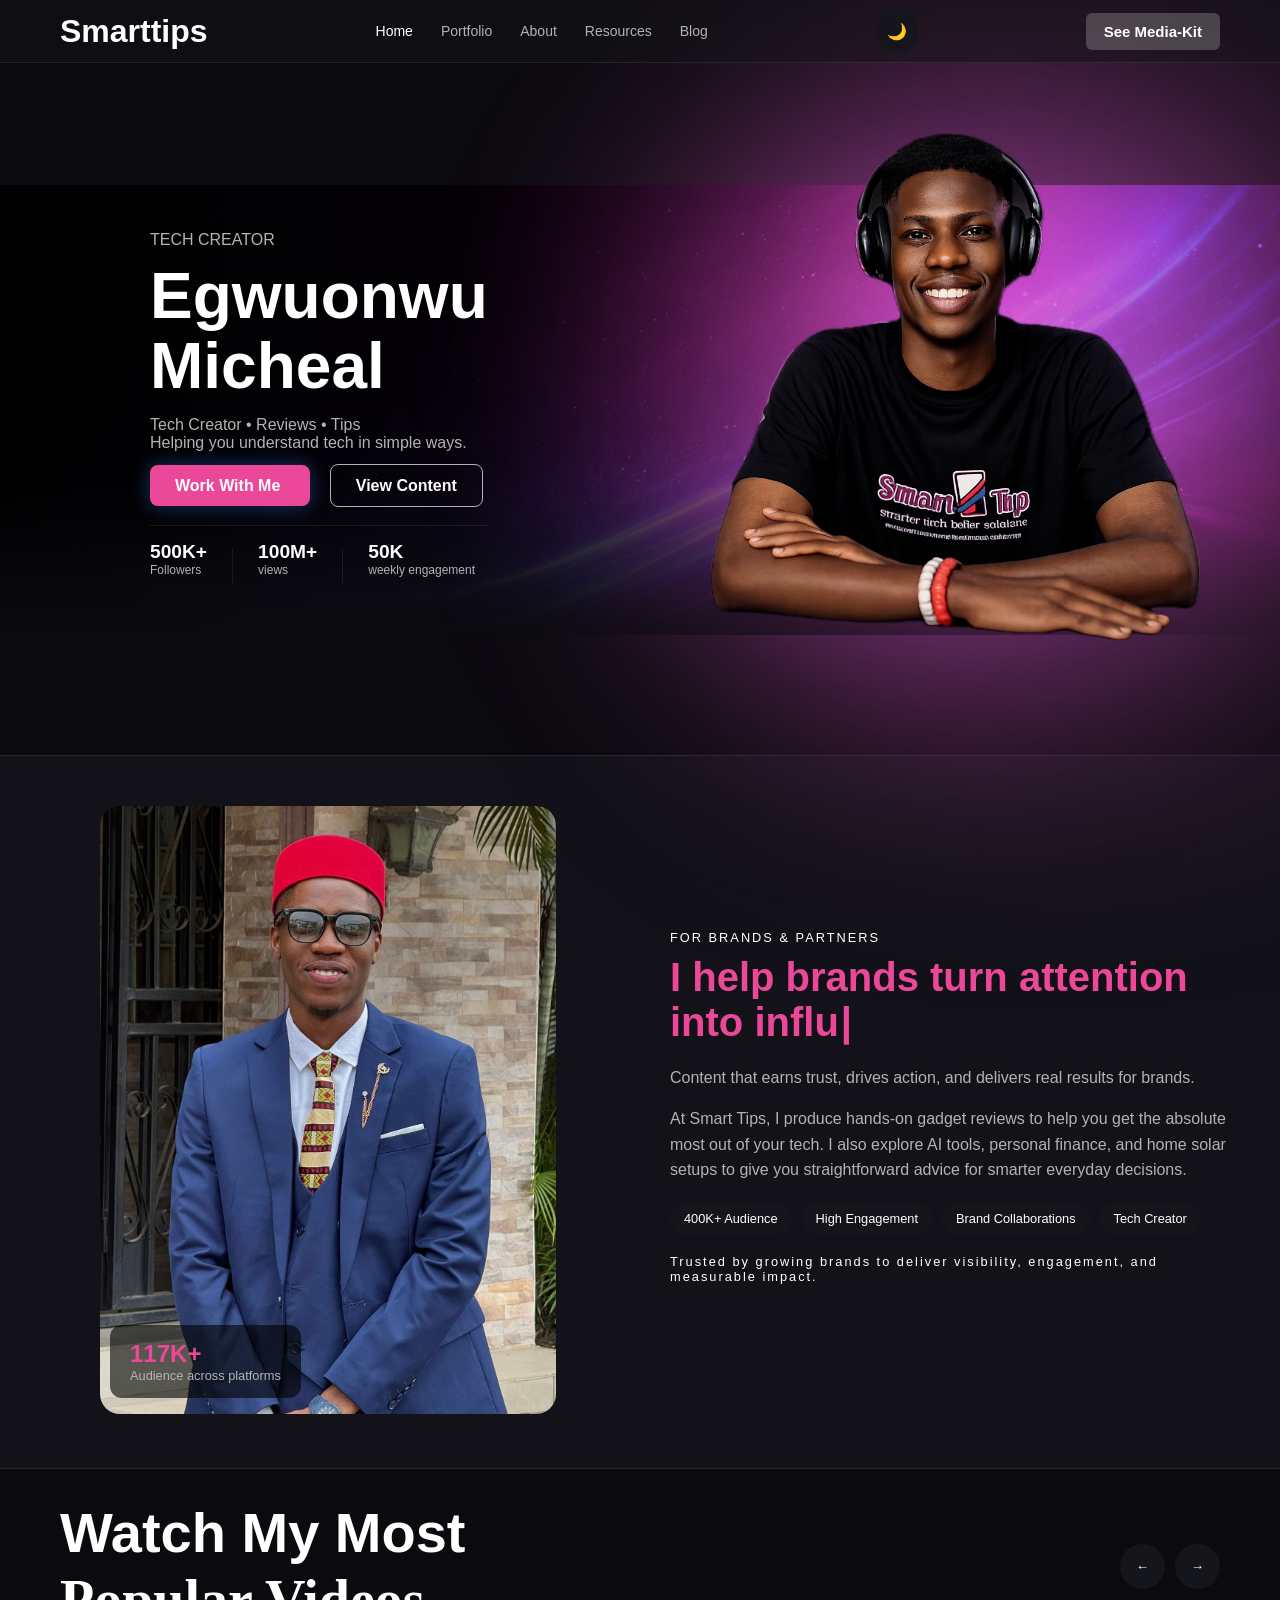
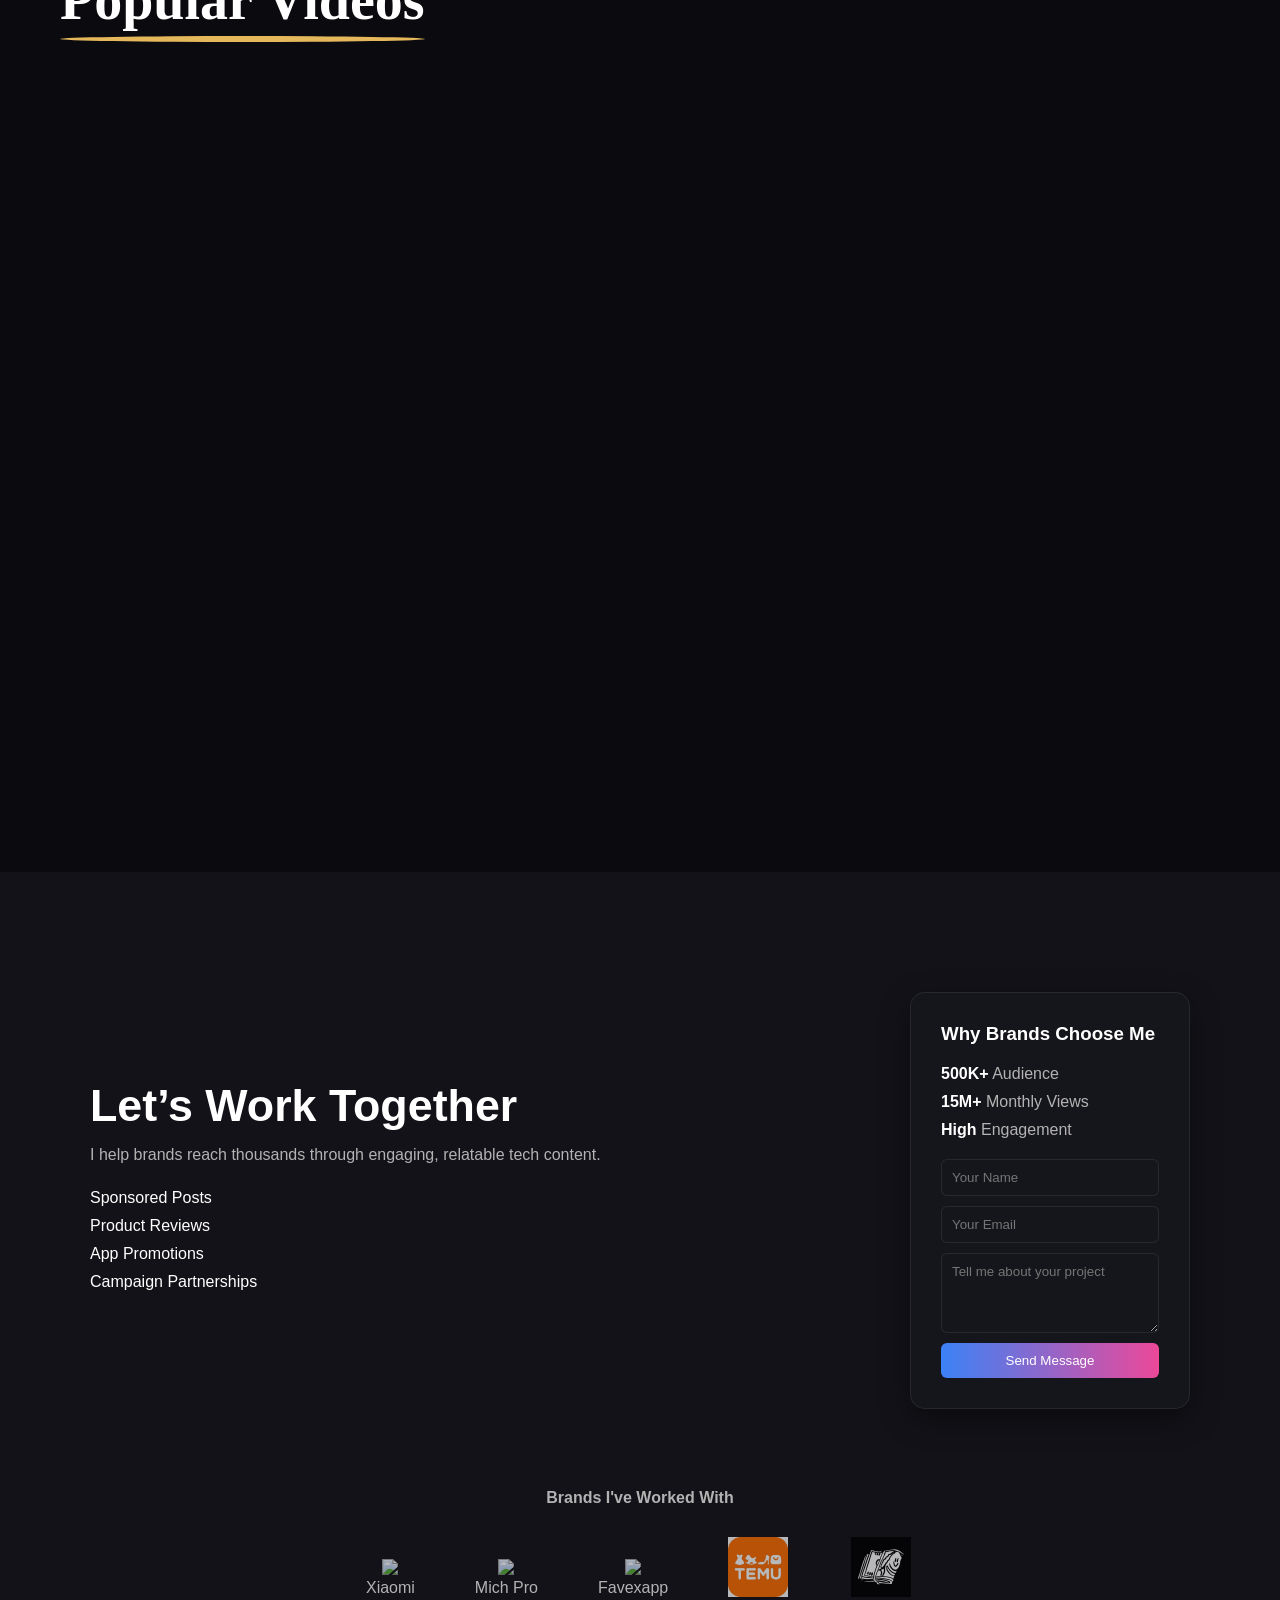
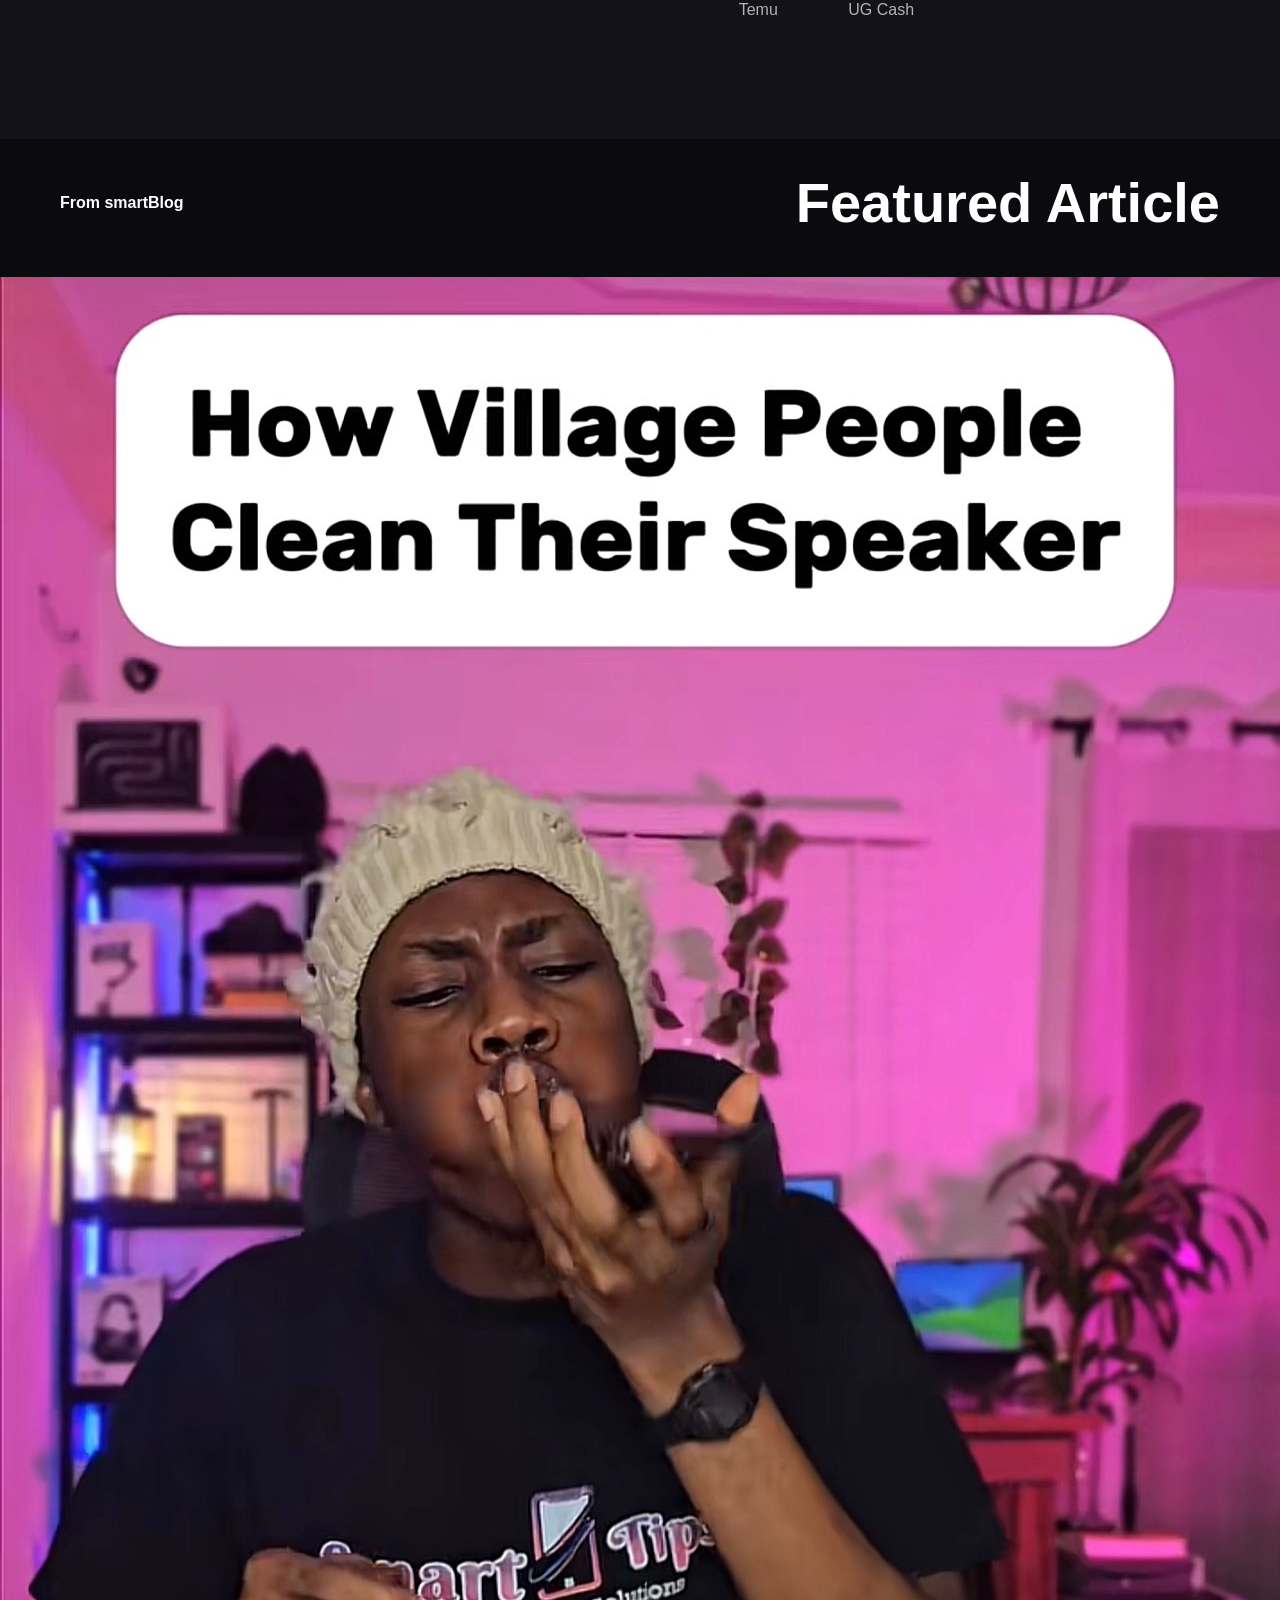
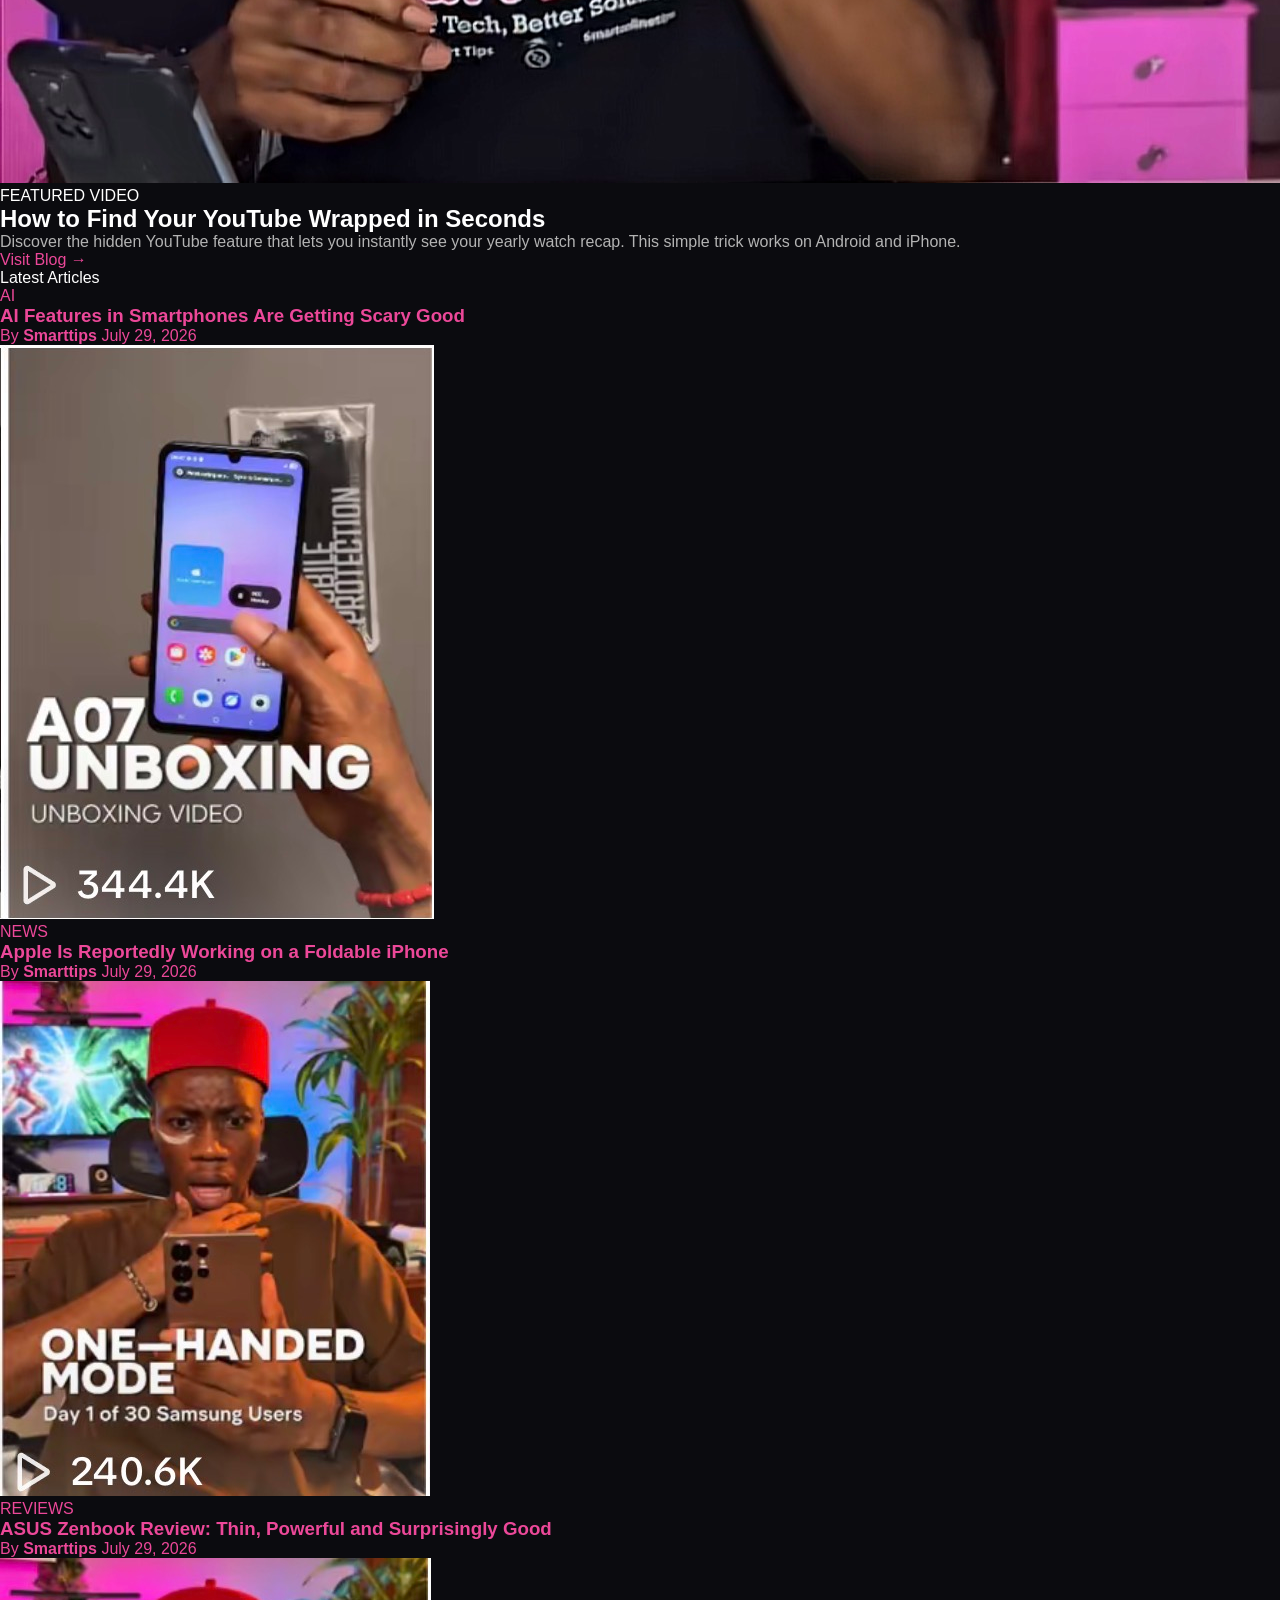
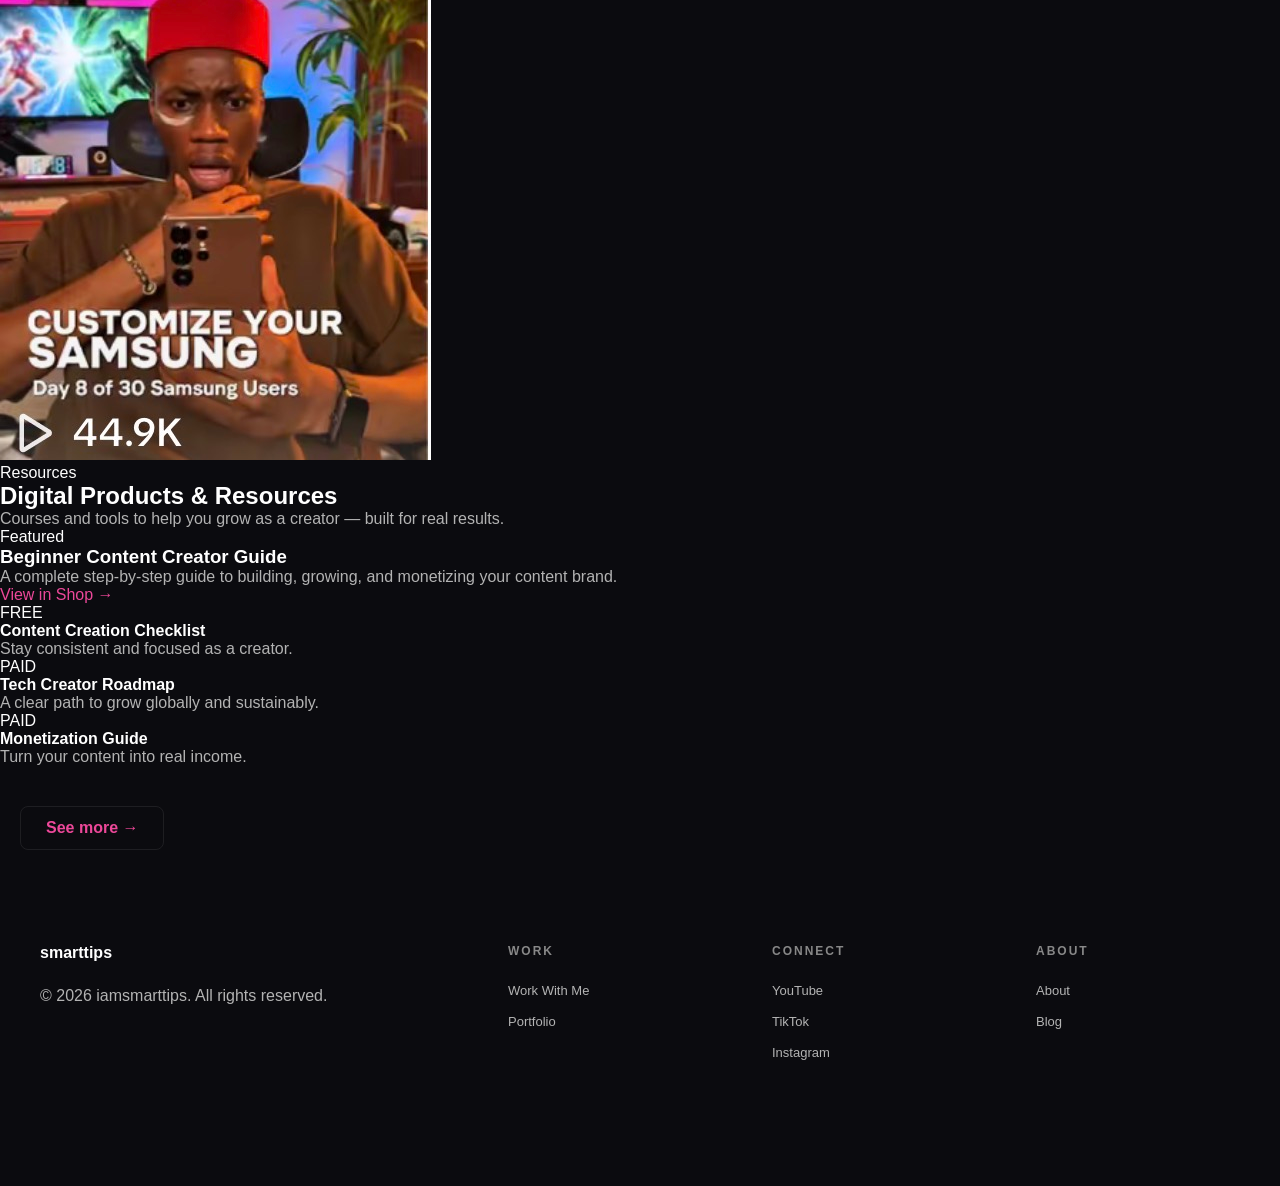
==== commit a74ba201: "Update index.html" ====
--- a/index.html
+++ b/index.html
@@ -73,7 +73,7 @@
 
     <h3>Smarttips</h3>
 
-    <p>Tech Creator & Developer</p>
+    <p>Tech Creator</p>
 
   </div>
 
@@ -293,13 +293,12 @@
   <!-- LEFT -->
   <div class="hero-text reveal reveal-left">
 
+    <p class="hero-label">TECH CREATOR </p>
+
     <h1>Egwuonwu<br>Micheal</h1>
 
     <p class="hero-role">
-      Tech Creator • Reviews • Tips
-    </p>
-
-    <p class="hero-description">
+      Tech Creator • Reviews • Tips <br>
       Helping you understand tech in simple ways.
     </p>
 
@@ -310,7 +309,7 @@
         Work With Me
       </a>
 
-      <a href="#" class="btn secondary">
+      <a href="portfolio.html" class="btn secondary">
 
         View Content
 
@@ -365,38 +364,33 @@
         <div class="hero-light-stats">
 
       <div class="hero-light-stat">
-        <h3>200K+</h3>
-        <p>TikTok Followers</p>
+        <h3>500K+</h3>
+        <p>Followers</p>
       </div>
 
       <div class="hero-light-divider"></div>
 
       <div class="hero-light-stat">
-        <h3>100K+</h3>
-        <p>Facebook Fans</p>
+        <h3>200M+</h3>
+        <p>Views</p>
       </div>
 
       <div class="hero-light-divider"></div>
 
       <div class="hero-light-stat">
         <h3>50K+</h3>
-        <p>YouTube Subscribers</p>
-      </div>
-
-    </div>
-
-    <!-- STATS (DARK MODE USES THIS) -->
+        <p>weekly engagement</p>
+      </div>
+
+    </div>
+
     <div class="stats">
 
       <div class="stat-item">
 
-        <img
-          src="assets/icons/icons8-tiktok-50.png"
-          alt="TikTok">
-
         <div class="stat-text">
-          <h3>200K</h3>
-          <p>TikTok Followers</p>
+          <h3>500K+</h3>
+          <p>Followers</p>
         </div>
 
       </div>
@@ -405,13 +399,9 @@
 
       <div class="stat-item">
 
-        <img
-          src="assets/icons/icons8-facebook-logo-48.png"
-          alt="Facebook">
-
         <div class="stat-text">
-          <h3>100K</h3>
-          <p>Facebook Fans</p>
+          <h3>100M+</h3>
+          <p>views</p>
         </div>
 
       </div>
@@ -419,14 +409,10 @@
       <div class="divider"></div>
 
       <div class="stat-item">
-
-        <img
-          src="assets/icons/icons8-youtube-logo-94.png"
-          alt="YouTube">
 
         <div class="stat-text">
           <h3>50K</h3>
-          <p>YouTube Subscribers</p>
+          <p>weekly engagement</p>
         </div>
 
       </div>
@@ -474,8 +460,8 @@
       </p>
 
       <p class="about-desc">
-        I create high-performing tech content designed to capture attention, simplify complex products, and connect with real audiences in a way that feels natural and trustworthy.
-        With a combined audience of over 400K+ across platforms, my content consistently drives engagement, sparks conversations, and positions brands directly in front of people who are ready to explore, trust, and act.
+          At Smart Tips, I produce hands-on gadget reviews to help you get the absolute most out of your tech. I also explore AI tools, 
+          personal finance, and home solar setups to give you straightforward advice for smarter everyday decisions.
       </p>
 
 
@@ -487,7 +473,7 @@
       </div>
 
       <p class="about-label">Trusted by growing brands to deliver visibility, engagement, and measurable impact.</p>
-      <a href="media-kit.html"   class="btn primary">See Media-Kit</a>
+       <!--<a href="media-kit.html"   class="btn primary">See Media-Kit</a> -->
       
     </div>
 
@@ -513,14 +499,50 @@
     <div class="featured-card"> 
       <img src="assets/images/clean 1.jpg" alt="video">
       <div class="featured-card-content">
+        <h3>How to clean your phone speakers</h3>
+        <p class="featured-desc">Don't do it wrongly.</p>
+        <p class="date">Jan 27, 2025</p>
+        <a href="https://vm.tiktok.com/ZNRKn5pAa/">View →</a>
+      </div>
+    </div>
+    <div class="featured-card"> 
+      <img src="assets/images/img2.jpg" alt="video">
+      <div class="featured-card-content">
+        <h3>Samsung Galaxy A07 </h3>
+        <p class="featured-desc">Unboxing</p>
+        <p class="date">Jan 27, 2025</p>
+        <a href="#">View →</a>
+      </div>
+    </div>
+        <div class="featured-card"> 
+      <img src="assets/images/secret imagic .jpg" alt="video">
+      <div class="featured-card-content">
+        <h3>Try out this magic word on your iphone</h3>
+        <p class="featured-desc">You'll be shocked by what it does.</p>
+        <p class="date">Jan 27, 2025</p>
+        <a href="https://vm.tiktok.com/ZNRKnUVPg/">View →</a>
+      </div>
+    </div>
+        <div class="featured-card"> 
+      <img src="assets/images/img4.jpg" alt="video">
+      <div class="featured-card-content">
         <h3>How to find youtube wrapped 2025</h3>
         <p class="featured-desc">This simple step worked for me.</p>
         <p class="date">Jan 27, 2025</p>
         <a href="#">View →</a>
       </div>
     </div>
-    <div class="featured-card"> 
-      <img src="assets/images/img2.jpg" alt="video">
+        <div class="featured-card"> 
+      <img src="assets/images/img5.jpg" alt="video">
+      <div class="featured-card-content">
+        <h3>Smart Glass </h3>
+        <p class="featured-desc">unboxing</p>
+        <p class="date">Jan 27, 2025</p>
+        <a href="#">View →</a>
+      </div>
+    </div>
+        <div class="featured-card"> 
+      <img src="assets/images/clean 1.jpg" alt="video">
       <div class="featured-card-content">
         <h3>How to find youtube wrapped 2025</h3>
         <p class="featured-desc">This simple step worked for me.</p>
@@ -537,42 +559,6 @@
         <a href="#">View →</a>
       </div>
     </div>
-        <div class="featured-card"> 
-      <img src="assets/images/img4.jpg" alt="video">
-      <div class="featured-card-content">
-        <h3>How to find youtube wrapped 2025</h3>
-        <p class="featured-desc">This simple step worked for me.</p>
-        <p class="date">Jan 27, 2025</p>
-        <a href="#">View →</a>
-      </div>
-    </div>
-        <div class="featured-card"> 
-      <img src="assets/images/img5.jpg" alt="video">
-      <div class="featured-card-content">
-        <h3>How to find youtube wrapped 2025</h3>
-        <p class="featured-desc">This simple step worked for me.</p>
-        <p class="date">Jan 27, 2025</p>
-        <a href="#">View →</a>
-      </div>
-    </div>
-        <div class="featured-card"> 
-      <img src="assets/images/clean 1.jpg" alt="video">
-      <div class="featured-card-content">
-        <h3>How to find youtube wrapped 2025</h3>
-        <p class="featured-desc">This simple step worked for me.</p>
-        <p class="date">Jan 27, 2025</p>
-        <a href="#">View →</a>
-      </div>
-    </div>
-        <div class="featured-card"> 
-      <img src="assets/images/img3.jpg" alt="video">
-      <div class="featured-card-content">
-        <h3>How to find youtube wrapped 2025</h3>
-        <p class="featured-desc">This simple step worked for me.</p>
-        <p class="date">Jan 27, 2025</p>
-        <a href="#">View →</a>
-      </div>
-    </div>
   </div>
 
   <p class="swipe-txt reveal">← swipe to see more →</p>
@@ -580,8 +566,8 @@
 
 <!-- STATS -->
 <section class="stats-section reveal">
-  <h2>350K+ Total Audience</h2>
-  <p>1M+ Monthly Views • High Engagement</p>
+  <h2>500K+ Total Audience</h2>
+  <p>3M+ Monthly Views • High Engagement</p>
 </section>
 
 <section class="social-stats reveal">
@@ -633,178 +619,395 @@
 </section>
 
 <!-- WORK -->
-<!-- 🔥 STACK CONTAINER (controls stacking only here) -->
-<div class="stack-container">
-
-  <!-- 🔥 PAGE 1 (WORK SECTION) -->
-  <section class="work stack-item">
-
-    <div class="work-container">
-
-      <div class="work-text reveal reveal-left">
-        <h2>Let’s Work Together</h2>
-        <p class="subtitle">
-          I help brands reach thousands through engaging, relatable tech content.
+<section class="work">
+
+  <div class="work-container">
+
+    <div class="work-text reveal reveal-left">
+      <h2>Let’s Work Together</h2>
+
+      <p class="subtitle">
+        I help brands reach thousands through engaging, relatable tech content.
+      </p>
+
+      <ul class="services">
+        <li>Sponsored Posts</li>
+        <li>Product Reviews</li>
+        <li>App Promotions</li>
+        <li>Campaign Partnerships</li>
+      </ul>
+
+    </div>
+
+    <div class="work-card reveal reveal-right">
+
+      <h3>Why Brands Choose Me</h3>
+
+      <div class="card-stats">
+        <p><strong>500K+</strong> Audience</p>
+        <p><strong>15M+</strong> Monthly Views</p>
+        <p><strong>High</strong> Engagement</p>
+      </div>
+
+      <form
+        class="contact-form"
+        action="https://api.web3forms.com/submit"
+        method="POST">
+
+        <input
+          type="hidden"
+          name="access_key"
+          value="ebe934c1-1cc3-4d20-ab27-b7276af48aca">
+
+        <input
+          type="hidden"
+          name="subject"
+          value="New Website Enquiry">
+
+        <input
+          type="hidden"
+          name="from_name"
+          value="Smarttips Website">
+
+        <input
+          type="text"
+          name="name"
+          placeholder="Your Name"
+          required>
+
+        <input
+          type="email"
+          name="email"
+          placeholder="Your Email"
+          required>
+
+        <textarea
+          name="message"
+          placeholder="Tell me about your project"
+          required></textarea>
+
+        <button type="submit">
+          Send Message
+        </button>
+
+      </form>
+
+    </div>
+
+  </div>
+
+  <div class="brands reveal">
+
+    <h4>Brands I've Worked With</h4>
+
+    <div class="brand-logos">
+
+      <div class="brand">
+        <img src="assets/icons/xiaomi-logo-vector.svg">
+        <p>Xiaomi</p>
+      </div>
+
+      <div class="brand">
+        <img src="assets/icons/mich-pro.jpeg">
+        <p>Mich Pro</p>
+      </div>
+
+      <div class="brand">
+        <img src="assets/icons/favex.png">
+        <p>Favexapp</p>
+      </div>
+
+      <div class="brand">
+        <img src="assets/icons/Temu-logo.webp">
+        <p>Temu</p>
+      </div>
+
+      <div class="brand">
+        <img src="assets/icons/uglycash.webp">
+        <p>UG Cash</p>
+      </div>
+
+    </div>
+
+
+  </div>
+
+</section>
+
+
+
+<!-- BLOG -->
+<!-- BLOG SECTION -->
+<section class="featured-section reveal">
+
+    <!-- HEADER -->
+    <div class="featured-header">
+
+        <span>From smartBlog</span>
+
+        <h2>Featured Article</h2>
+
+    </div>
+
+    <!-- FEATURED ARTICLE -->
+    <div class="featured-wrapper">
+
+        <!-- IMAGE -->
+        <div class="featured-image">
+
+            <img
+                src="assets/images/clean 1.jpg"
+                alt="Featured Article">
+
+        </div>
+
+        <!-- CONTENT -->
+        <div class="featured-content">
+
+            <span class="featured-category">
+                FEATURED VIDEO
+            </span>
+
+            <h2>
+                How to Find Your YouTube Wrapped in Seconds
+            </h2>
+
+            <p>
+                Discover the hidden YouTube feature that lets you instantly see your yearly
+                watch recap. This simple trick works on Android and iPhone.
+            </p>
+
+            <a href="#" class="featured-btn">
+                Visit Blog →
+            </a>
+
+        </div>
+
+    </div>
+
+    <!-- LATEST ARTICLES -->
+    <div class="latest-header">
+
+        <span>Latest Articles</span>
+
+    </div>
+
+    <div class="latest-list">
+
+        <!-- ARTICLE 1 -->
+        <a href="#" class="latest-item">
+
+            <div class="latest-text">
+
+                <span class="latest-category">
+                    AI
+                </span>
+
+                <h3>
+                    AI Features in Smartphones Are Getting Scary Good
+                </h3>
+
+                <div class="latest-meta">
+
+                    <span>
+                        By <strong>Smarttips</strong>
+                    </span>
+
+                    <span>
+                        July 29, 2026
+                    </span>
+
+                </div>
+
+            </div>
+
+            <div class="latest-image">
+
+                <img
+                    src="assets/images/img2.jpg"
+                    alt="AI Features">
+
+            </div>
+
+        </a>
+
+        <!-- ARTICLE 2 -->
+        <a href="#" class="latest-item">
+
+            <div class="latest-text">
+
+                <span class="latest-category">
+                    NEWS
+                </span>
+
+                <h3>
+                    Apple Is Reportedly Working on a Foldable iPhone
+                </h3>
+
+                <div class="latest-meta">
+
+                    <span>
+                        By <strong>Smarttips</strong>
+                    </span>
+
+                    <span>
+                        July 29, 2026
+                    </span>
+
+                </div>
+
+            </div>
+
+            <div class="latest-image">
+
+                <img
+                    src="assets/images/img3.jpg"
+                    alt="Foldable iPhone">
+
+            </div>
+
+        </a>
+
+        <!-- ARTICLE 3 -->
+        <a href="#" class="latest-item">
+
+            <div class="latest-text">
+
+                <span class="latest-category">
+                    REVIEWS
+                </span>
+
+                <h3>
+                    ASUS Zenbook Review: Thin, Powerful and Surprisingly Good
+                </h3>
+
+                <div class="latest-meta">
+
+                    <span>
+                        By <strong>Smarttips</strong>
+                    </span>
+
+                    <span>
+                        July 29, 2026
+                    </span>
+
+                </div>
+
+            </div>
+
+            <div class="latest-image">
+
+                <img
+                    src="assets/images/img4.jpg"
+                    alt="ASUS Zenbook">
+
+            </div>
+
+        </a>
+
+    </div>
+
+</section>
+
+
+
+<!-- SHOP -->
+<section class="shop-section">
+
+  <div class="shop-preview">
+
+    <div class="shop-header">
+
+      <span class="shop-badge">
+        Resources
+      </span>
+
+      <h2>
+        Digital Products & Resources
+      </h2>
+
+      <p>
+        Courses and tools to help you grow as a creator — built for real results.
+      </p>
+
+    </div>
+
+
+    <div class="featured-product">
+
+      <span class="featured-tag">
+        Featured
+      </span>
+
+      <h3>
+        Beginner Content Creator Guide
+      </h3>
+
+      <p>
+        A complete step-by-step guide to building, growing, and monetizing your content brand.
+      </p>
+
+      <a
+        href="#"
+        class="shop-link">
+
+        View in Shop →
+
+      </a>
+
+    </div>
+
+
+    <div class="product-grid">
+
+      <div class="product-card free">
+        <span>FREE</span>
+
+        <h4>Content Creation Checklist</h4>
+
+        <p>
+          Stay consistent and focused as a creator.
         </p>
 
-        <ul class="services">
-          <li>Sponsored Posts</li>
-          <li>Product Reviews</li>
-          <li>App Promotions</li>
-          <li>Campaign Partnerships</li>
-        </ul>
-      </div>
-
-      <div class="work-card reveal reveal-right">
-        <h3>Why Brands Choose Me</h3>
-
-        <div class="card-stats">
-          <p><strong>350K+</strong> Audience</p>
-          <p><strong>5M+</strong> Monthly Views</p>
-          <p><strong>High</strong> Engagement</p>
-        </div>
-
-        <form class="contact-form">
-          <input type="text" placeholder="Your Name" required>
-          <input type="email" placeholder="Your Email" required>
-          <textarea placeholder="Tell me about your project"></textarea>
-          <button type="submit">Send Message</button>
-        </form>
-      </div>
-
-    </div>
-
-    <!-- 🔥 BRANDS -->
-    <div class="brands reveal">
-      <h4>Brands I've Worked With</h4>
-
-      <div class="brand-logos">
-        <div class="brand"><img src="assets/icons/gitmind.jpg"></div>
-        <div class="brand"><img src="assets/icons/picwish.png"></div>
-        <div class="brand"><img src="assets/icons/recloud.png"></div>
-        <div class="brand"><img src="assets/icons/Temu-logo.webp"></div>
-        <div class="brand"><img src="assets/icons/uglycash.webp"></div>
-      </div>
-    </div>
-
-  </section>
-
-
-  <!-- 🔥 PAGE 2 -->
-<section class="stack-item stack-two">
-
-  <div class="stack-inner">
-
-    <div class="blog-preview">
-
-      <!-- HEADER -->
-      <div class="blog-header">
-        <h2>From smartBlog</h2>
-        <p>Simple tech breakdowns, tips, and insights.</p>
-      </div>
-
-      <!-- BLOG CARDS -->
-      <div class="blog-grid reveal">
-
-        <div class="blog-card">
-          <img src="assets/images/clean 1.jpg" alt="blog">
-          <div class="blog-content">
-            <h3>How to find YouTube Wrapped 2025</h3>
-            <p>This simple trick works instantly.</p>
-            <span>Jan 27, 2025</span>
-          </div>
-        </div>
-
-        <div class="blog-card">
-          <img src="assets/images/img2.jpg" alt="blog">
-          <div class="blog-content">
-            <h3>Hidden iPhone features you didn’t know</h3>
-            <p>These will change how you use your phone.</p>
-            <span>Feb 10, 2025</span>
-          </div>
-        </div>
-
-        <div class="blog-card">
-          <img src="assets/images/img3.jpg" alt="blog">
-          <div class="blog-content">
-            <h3>Best free AI tools right now</h3>
-            <p>Save time and work smarter with these.</p>
-            <span>Mar 2, 2025</span>
-          </div>
-        </div>
-
-      </div>
-
-      <!-- CTA -->
-      <a href="blog.html" class="btn secondary blog-btn reveal">
-        Visit Blog →
-      </a>
-
-    </div>
-
-  </div>
-
-</section>
-
-
-  <!-- 🔥 PAGE 3 -->
-<section class="stack-item stack-three">
-
-  <div class="stack-inner">
-
-    <div class="shop-preview">
-
-      <!-- HEADER -->
-      <div class="shop-header">
-        <span class="shop-badge">Resources</span>
-        <h2>Digital Products & Resources</h2>
+      </div>
+
+      <div class="product-card paid">
+
+        <span>PAID</span>
+
+        <h4>
+          Tech Creator Roadmap
+        </h4>
+
         <p>
-          Courses and tools to help you grow as a creator — built for real results.
+          A clear path to grow globally and sustainably.
         </p>
-      </div>
-
-      <!-- FEATURED PRODUCT -->
-      <div class="featured-product">
-
-        <span class="featured-tag">Featured</span>
-
-        <h3>Beginner Content Creator Guide</h3>
+
+      </div>
+
+      <div class="product-card paid">
+
+        <span>PAID</span>
+
+        <h4>
+          Monetization Guide
+        </h4>
+
         <p>
-          A complete step-by-step guide to building, growing, and monetizing your content brand.
+          Turn your content into real income.
         </p>
 
-        <a href="#" class="shop-link">View in Shop →</a>
-
-      </div>
-
-      <!-- SMALL PRODUCTS -->
-      <div class="product-grid">
-
-        <div class="product-card free">
-          <span>FREE</span>
-          <h4>Content Creation Checklist</h4>
-          <p>Stay consistent and focused as a creator.</p>
-        </div>
-
-        <div class="product-card paid">
-          <span>PAID</span>
-          <h4>Tech Creator Roadmap</h4>
-          <p>A clear path to grow globally and sustainably.</p>
-        </div>
-
-        <div class="product-card paid">
-          <span>PAID</span>
-          <h4>Monetization Guide</h4>
-          <p>Turn your content into real income.</p>
-        </div>
-
-      </div>
-            <a href="shop.html" class="btn third shop-btn">
-        See more →
-      </a>
-
-    </div>
-    
+      </div>
+
+    </div>
+
+    <a
+      href="shop.html"
+      class="btn third shop-btn">
+
+      See more →
+
+    </a>
 
   </div>
 
@@ -820,11 +1023,11 @@
       <div class="footer-brand">
 
         <h3>
-          iamsmarttips
+          smarttips
         </h3>
 
         <p>
-          Tech creator, developer, and digital builder helping people understand technology in simple ways.
+          © 2026 iamsmarttips. All rights reserved.
         </p>
 
       </div>
@@ -833,10 +1036,8 @@
 
         <h4>WORK</h4>
 
-        <a href="#">Work With Me</a>
-        <a href="#">Projects</a>
-        <a href="#">Content</a>
-        <a href="#">Collaborations</a>
+        <a href="mailto:contact@iamsmarttips.com">Work With Me</a>
+        <a href="#">Portfolio</a>
 
       </div>
 
@@ -847,7 +1048,6 @@
         <a href="#">YouTube</a>
         <a href="#">TikTok</a>
         <a href="#">Instagram</a>
-        <a href="#">Contact</a>
 
       </div>
 
@@ -856,7 +1056,7 @@
         <h4>ABOUT</h4>
 
         <a href="about.html">About</a>
-        <a href="#">Press Kit</a>
+        <!--<a href="#">Press Kit</a>-->
         <a href="#">Blog</a>
 
       </div>
@@ -887,4 +1087,4 @@
 <script src="js/animations.js"></script>
 <script src="js/theme.js"></script>
 </body>
-</html>+</html>
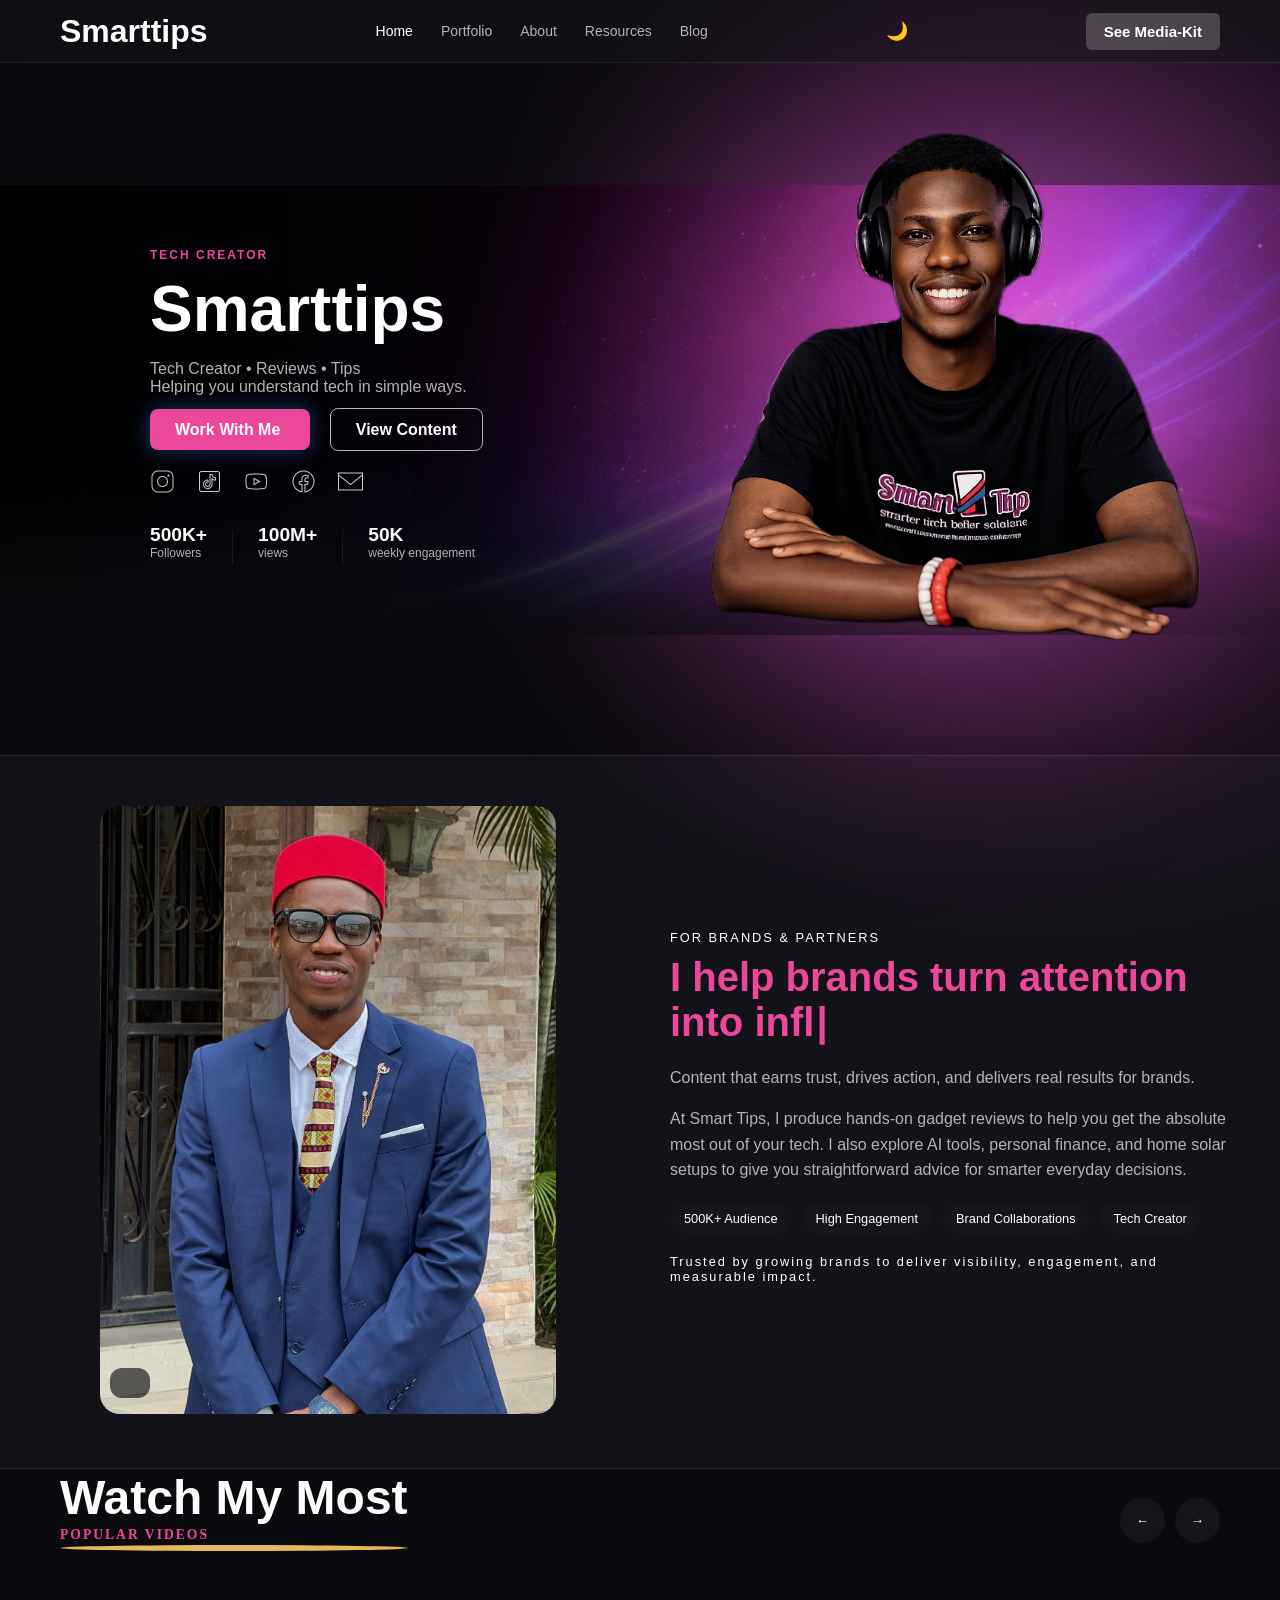
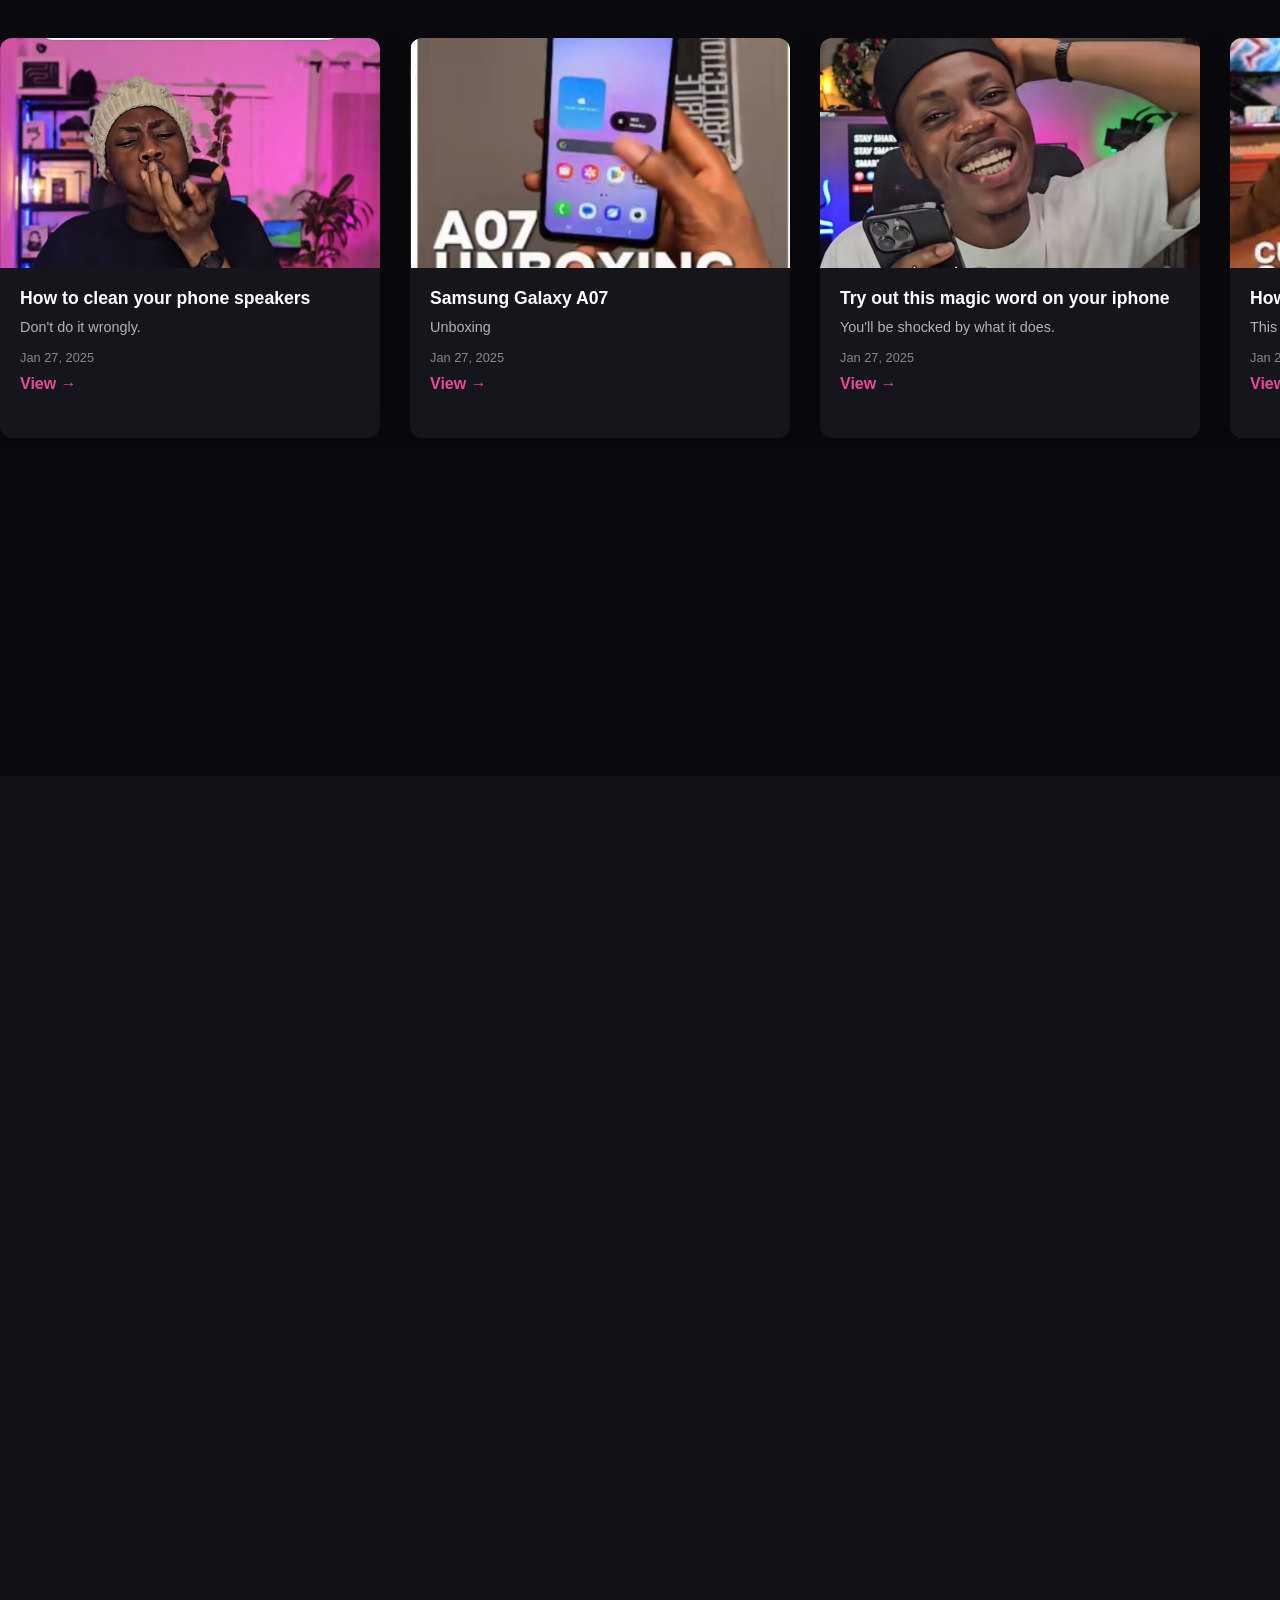
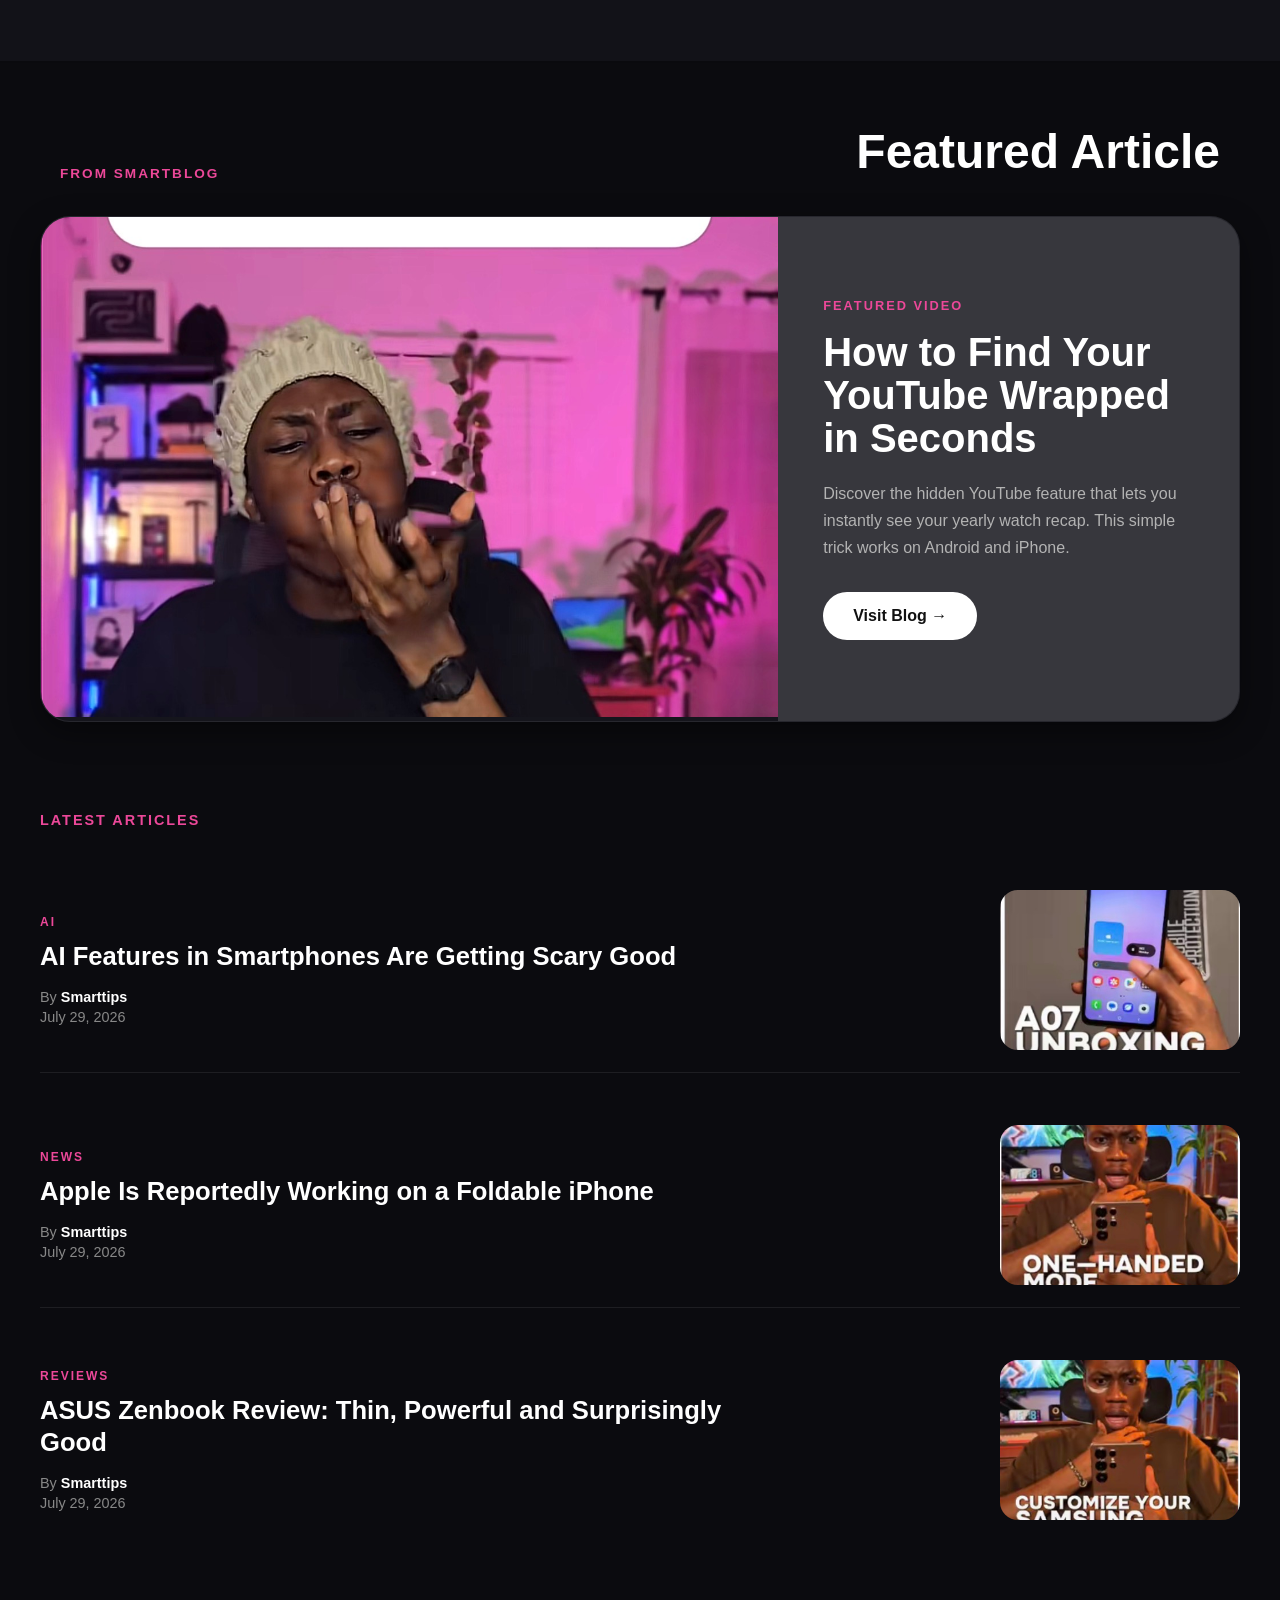
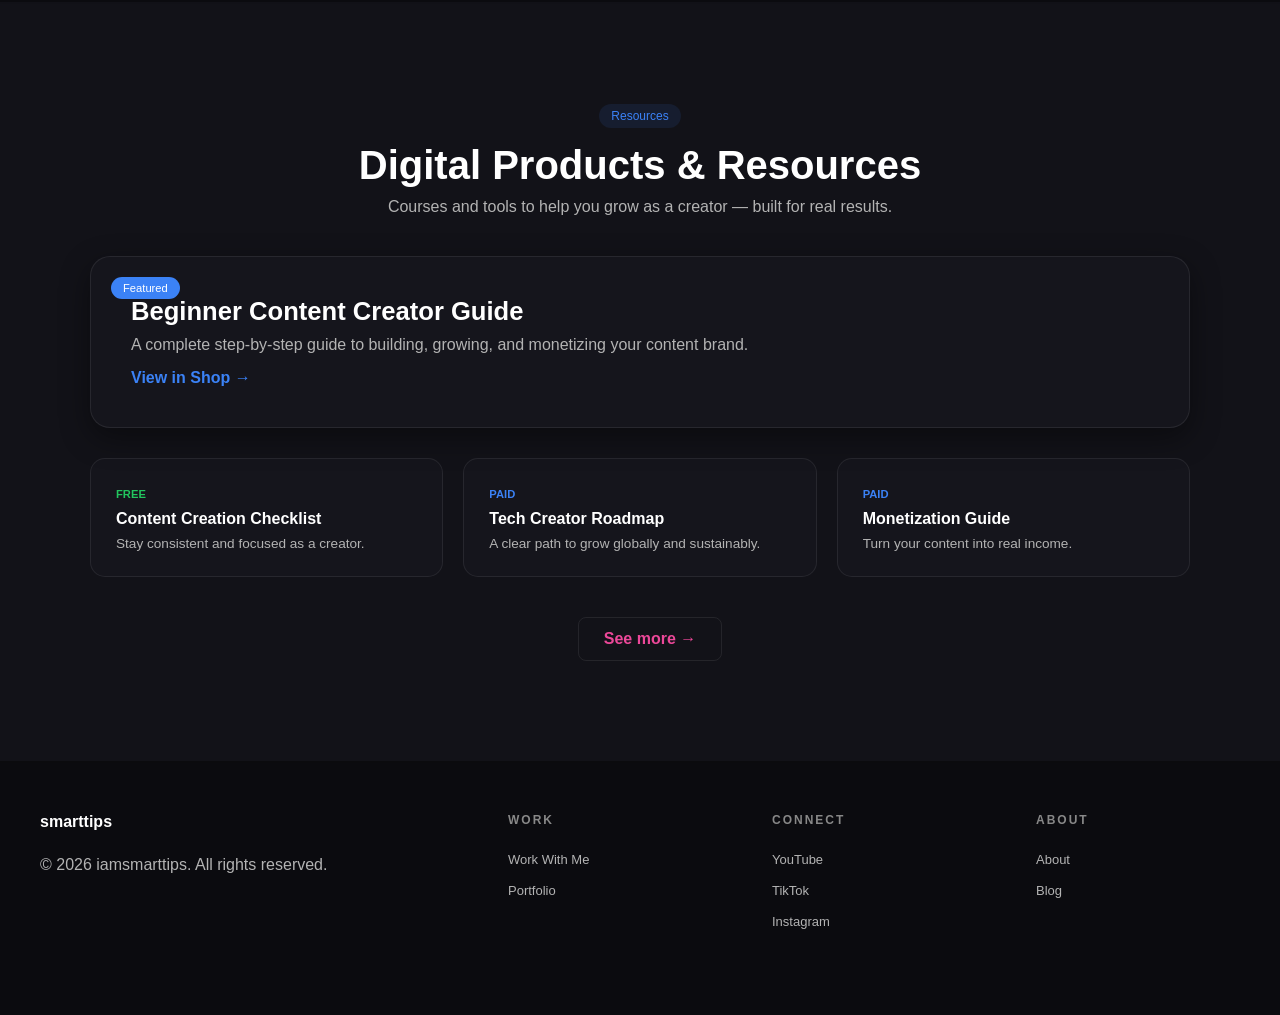
==== commit fd734454: "Update index.html" ====
--- a/index.html
+++ b/index.html
@@ -295,7 +295,7 @@
 
     <p class="hero-label">TECH CREATOR </p>
 
-    <h1>Egwuonwu<br>Micheal</h1>
+    <h1>Smarttips</h1>
 
     <p class="hero-role">
       Tech Creator • Reviews • Tips <br>
@@ -439,12 +439,7 @@
 
     <div class="about-image reveal reveal-left">
       <img src="assets/images/about.jpg" alt="Egwuonwu Micheal">
-
       <div class="about-badge">
-        <div class="image-badge">
-          <h3><span class="count-up" data-target="400">0</span>K+</h3>
-          <p>Audience across platforms</p>
-        </div>
       </div>
     </div>
 
@@ -466,7 +461,7 @@
 
 
       <div class="about-tags">
-        <span>400K+ Audience</span>
+        <span>500K+ Audience</span>
         <span>High Engagement</span>
         <span>Brand Collaborations</span>
         <span>Tech Creator</span>
@@ -578,7 +573,7 @@
     </div>
     <div class="stat-top">
       <span>TikTok</span>
-      <span class="count" data-target="200000">0</span>
+      <span class="count" data-target="250000">0</span>
     </div>
     <div class="bar"><div class="fill"></div></div>
   </div>
@@ -589,7 +584,7 @@
     </div>
     <div class="stat-top">
       <span>Facebook</span>
-      <span class="count" data-target="131000">0</span>
+      <span class="count" data-target="231000">0</span>
     </div>
     <div class="bar"><div class="fill"></div></div>
   </div>
@@ -611,7 +606,7 @@
     </div>
     <div class="stat-top">
       <span>Instagram</span>
-      <span class="count" data-target="1500">0</span>
+      <span class="count" data-target="4000">0</span>
     </div>
     <div class="bar"><div class="fill"></div></div>
   </div>
--- a/css/navbar.css
+++ b/css/navbar.css
@@ -1,19 +1,4 @@
-.theme-toggle{
-  width:42px;
-  height:42px;
-
-  display:flex;
-  align-items:center;
-  justify-content:center;
-
-  border-radius:50%;
-
-  background:var(--bg-card);
-
-  cursor:pointer;
-
-  transition:.3s ease;
-}
+
 
 /* =========================
    NAVBAR
@@ -74,59 +59,77 @@
 /* THEME TOGGLE */
 
 .theme-toggle{
-  width: 42px;
-  height: 42px;
-
-  display: flex;
-  align-items: center;
-  justify-content: center;
-
-  border-radius: 50%;
-
-  background: var(--bg-card);
-
-  cursor: pointer;
-
-  transition: 0.3s ease;
-
-  position: relative;
-}
-
-
-.theme-toggle:hover::after{
-  opacity: 1;
-  visibility: visible;
-}
-
-.theme-toggle::after{
-  content: "Switch Theme";
-
-  position: absolute;
-
-  bottom: -38px;
-  left: 50%;
-
-  transform: translateX(-50%);
-
-  background: var(--bg-card);
-  color: var(--text);
-
-  padding: 6px 10px;
-
-  border-radius: 6px;
-
-  font-size: 12px;
-  white-space: nowrap;
-
-  opacity: 0;
-  visibility: hidden;
-
-  transition: 0.25s ease;
-
-  border: 1px solid var(--border);
-
-  pointer-events: none;
-}
+  width:42px;
+  height:42px;
+
+  display:flex;
+  align-items:center;
+  justify-content:center;
+
+  border-radius:50%;
+
+  cursor:pointer;
+
+  font-size:18px;
+
+  transition:
+    background .3s ease,
+    color .3s ease,
+    transform .35s cubic-bezier(.2,.8,.2,1);
+}
+
+/* Rotation animation */
+
+.theme-toggle.rotate{
+
+    transform:
+
+        scale(.88)
+
+        rotate(180deg);
+
+}
+
+.theme-toggle.finish{
+
+    transform:
+
+        scale(1.08)
+
+        rotate(180deg);
+
+}
+
+body:not(.light-theme) .theme-toggle{
+    color:#fff;
+    background:transparent;
+}
+
+body:not(.light-theme) .theme-toggle:hover{
+    background:#fff;
+    color:#111;
+}
+
+body.light-theme .theme-toggle{
+    color:#111;
+    background:transparent;
+}
+
+body.light-theme .theme-toggle:hover{
+    background:#111;
+    color:#fff;
+}
+
+.theme-toggle:hover{
+    transform:scale(1.08);
+}
+
+.theme-toggle:active{
+    transform:scale(.95);
+}
+
+
+
 
 /* NAVBAR BUTTON */
 .nav-btn{
@@ -617,4 +620,72 @@
 
   visibility:visible;
 
-}+}
+
+
+/* =====================================
+   VIEW TRANSITION
+===================================== */
+
+::view-transition-old(root),
+::view-transition-new(root){
+
+    animation:none;
+
+    mix-blend-mode:normal;
+
+}
+
+::view-transition-old(root){
+
+    z-index:1;
+
+    animation:
+        oldFade .55s ease forwards;
+
+}
+
+::view-transition-new(root){
+
+    z-index:100;
+
+    animation:
+        newScale .55s cubic-bezier(.4,0,.2,1);
+
+}
+
+@keyframes oldFade{
+
+    from{
+
+        opacity:1;
+        transform:scale(1);
+
+    }
+
+    to{
+
+        opacity:0;
+        transform:scale(.985);
+
+    }
+
+}
+
+@keyframes newScale{
+
+    from{
+
+        opacity:.75;
+        transform:scale(1.02);
+
+    }
+
+    to{
+
+        opacity:1;
+        transform:scale(1);
+
+    }
+
+}
--- a/css/home.css
+++ b/css/home.css
@@ -1,3 +1,12 @@
+body{
+    opacity:0;
+    transition:opacity .4s ease;
+}
+
+body.loaded{
+    opacity:1;
+}
+
 body.light-theme{
   background:#e8d8e440;
 }
@@ -216,6 +225,7 @@
   z-index: 2;
 }
 
+
 /* =========================
    HERO STATS
 ========================= */
@@ -227,9 +237,7 @@
   gap: 25px;
 
   margin-top: 30px;
-  padding-top: 15px;
-
-  border-top: 1px solid var(--border);
+  padding-top: 0px;
 }
 
 /* ITEM */
@@ -323,23 +331,7 @@
   max-width: 430px;
 }
 
-/* label */
-
-body.light-theme .hero-text::before{
-  content:"TECH CREATOR & EDUCATOR";
-
-  display:block;
-
-  font-size:.8rem;
-  font-weight:600;
-
-  letter-spacing:2px;
-  text-transform:uppercase;
-
-  color:#b46b4d;
-
-  margin-bottom:22px;
-}
+
 
 /* heading */
 
@@ -354,17 +346,18 @@
 }
 
 /* description */
-
-body.light-theme .hero p{
-  max-width:420px;
-
-  color:#666;
-
-  font-size:1.15rem;
-  line-height:1.8;
-
-  margin-bottom:14px;
-}
+/* label */
+
+.hero-label{
+  display:block;
+  font-size:12px;
+  font-weight:600;
+  letter-spacing:2px;
+  text-transform:uppercase;
+  color:var(--primary) !important;
+  margin-bottom:22px;
+}
+
 
 /* hide stats */
 
@@ -380,7 +373,7 @@
   display:flex;
   align-items:center;
 
-  gap:24px;
+  gap:px;
 
   margin-top:35px;
 }
@@ -432,16 +425,15 @@
   display:none;
 }
 
-body.light-theme .hero-socials{
+.hero-socials{
   display:flex;
   align-items:center;
 
   gap:22px;
 
-  margin-top:45px;
-}
-
-body.light-theme .hero-socials a{
+  margin:30px 0;
+}
+.hero-socials a{
   display:flex;
   align-items:center;
   justify-content:center;
@@ -449,19 +441,28 @@
   text-decoration:none;
 }
 
-body.light-theme .hero-socials img{
-  width:18px;
-  height:18px;
+.hero-socials img{
+  width:25px;
+  height:25px;
 
   opacity:.55;
 
   transition:.3s ease;
 }
 
-body.light-theme .hero-socials img:hover{
+.hero-socials img:hover{
   opacity:1;
 
   transform:translateY(-2px);
+}
+
+body:not(.light-theme) .hero-socials img{
+    filter: brightness(0) invert(1);
+    opacity: .8;
+}
+
+body:not(.light-theme) .hero-socials img:hover{
+    opacity: 1;
 }
 
 /* =========================
@@ -475,36 +476,37 @@
 body.light-theme .hero-light-stats{
   display:flex;
   align-items:center;
-
   margin-top:10px;
-
   gap:30px;
 }
 
+body.light-theme .hero-light-stat{
+  display:flex;
+  flex-direction:column;
+  align-items:start;
+  justify-content:start;
+  text-align:start;
+}
+
 body.light-theme .hero-light-stat h3{
-  font-size:2rem;
+  font-size:1.7rem;
   font-weight:700;
-
   color:#111;
-
-  margin-bottom:6px;
+  margin:0 0 6px;
 }
 
 body.light-theme .hero-light-stat p{
-  font-size:.75rem;
-
+  font-size:.65rem;
   color:#777;
-
   text-transform:uppercase;
   letter-spacing:1px;
-
   margin:0;
+  text-align:center;
 }
 
 body.light-theme .hero-light-divider{
   width:1px;
   height:45px;
-
   background:#ddd;
 }
 
@@ -884,8 +886,6 @@
 
   display:flex;
   flex-direction:column;
-  align-items:center;
-  justify-content:center;
 
   flex-shrink:0;
   scroll-snap-align:start;
@@ -914,38 +914,54 @@
 }
 
 .featured-card-content{
+  flex:1;
+
+  display:flex;
+  flex-direction:column;
+  align-items:flex-start;
+
   padding:20px;
+
+  text-align:left;
 }
 
 .featured-card-content h3{
   font-size:1.1rem;
-  margin-bottom:10px;
+  margin:0 0 10px;
 
   color:var(--text);
+
+  text-align:left;
 }
 
 .featured-desc{
   font-size:.9rem;
-  margin-bottom:15px;
+  margin:0 0 15px;
 
   color:var(--text-secondary);
+
+  text-align:left;
 }
 
 .featured-card-content .date{
+
   font-size:.8rem;
   margin-bottom:10px;
 
   color:var(--text-muted);
+
+  text-align:left;
 }
 
 .featured-card-content a{
   color:var(--primary);
   font-weight:bold;
   text-decoration:none;
+
+  align-self:flex-start;
 }
 
 .featured-card p{
-  margin-top:10px;
   font-size:.9rem;
 }
 
@@ -1078,6 +1094,12 @@
   color:var(--text);
 }
 
+.count::after{
+
+    content:"+";
+
+}
+
 /* MOBILE */
 
 @media (max-width:768px){
@@ -1095,661 +1117,765 @@
 ========================= */
 
 .work{
-  background: var(--bg-secondary);
-
-  padding: 120px 20px;
-
-  min-height: 80vh;
+  background:var(--bg-secondary);
+  padding:120px 20px;
+  min-height:80vh;
 }
 
 .work-container{
-  max-width: 1100px;
-  margin: 0 auto;
-
-  display: flex;
-  align-items: center;
-  justify-content: space-between;
-
-  gap: 60px;
-}
-
-/* STACKED CARDS */
-
-.stack-container{
-  position: relative;
-}
-
-.stack-item{
-  position: sticky;
-  top: 0;
-
-  display: flex;
-  align-items: center;
-  justify-content: center;
-
-  transition: transform 0.4s ease,
-              box-shadow 0.4s ease;
-}
-
-/* LAYERING */
-
-.stack-item:nth-child(1){
-  z-index: 1;
-}
-
-.stack-two{
-  z-index: 2;
-
-  margin-top: -100px;
-
-  background: var(--bg);
-
-  border-radius: 30px 30px 0 0;
-
-  box-shadow: 0 -20px 60px rgba(0,0,0,0.6);
-}
-
-.stack-three{
-  z-index: 3;
-
-  margin-top: -100px;
-
-  background: var(--bg-secondary);
-
-  border-radius: 30px 30px 0 0;
-
-  box-shadow: 0 -20px 60px rgba(0,0,0,0.6);
-}
-
-/* TEXT CONTENT */
+  max-width:1100px;
+  margin:0 auto;
+
+  display:flex;
+  align-items:center;
+  justify-content:space-between;
+
+  gap:60px;
+}
+
+/* TEXT */
 
 .work-text h2{
-  font-size: 2.8rem;
-
-  color: var(--text);
-
-  margin-bottom: 15px;
+  font-size:2.8rem;
+  color:var(--text);
+  margin-bottom:15px;
 }
 
 .subtitle{
-  color: var(--text-secondary);
-
-  margin-bottom: 25px;
+  color:var(--text-secondary);
+  margin-bottom:25px;
 }
 
 .services{
-  list-style: none;
-
-  padding: 0;
-  margin-bottom: 30px;
+  list-style:none;
+  padding:0;
+  margin-bottom:30px;
 }
 
 .services li{
-  margin-bottom: 10px;
-
-  color: var(--text);
-
-  font-weight: 500;
-}
-
-/* CTA BUTTON */
+  margin-bottom:10px;
+  color:var(--text);
+  font-weight:500;
+}
+
+/* BUTTON */
 
 .work .btn.primary{
-  background: linear-gradient(
+  background:linear-gradient(
     90deg,
     var(--accent),
     var(--primary)
   );
 
-  color: #fff;
-
-  padding: 12px 25px;
-
-  border-radius: 8px;
-
-  text-decoration: none;
-
-  font-weight: 600;
-}
-
-/* WORK CARD */
+  color:#fff;
+
+  padding:12px 25px;
+
+  border-radius:8px;
+
+  text-decoration:none;
+
+  font-weight:600;
+}
+
+/* CARD */
 
 .work-card{
-  background: var(--bg-card);
-
-  padding: 30px;
-
-  border-radius: 15px;
-
-  min-width: 280px;
-
-  border: 1px solid var(--border);
-
-  box-shadow: var(--shadow);
+  background:var(--bg-card);
+
+  padding:30px;
+
+  border-radius:15px;
+
+  min-width:280px;
+
+  border:1px solid var(--border);
+
+  box-shadow:var(--shadow);
 }
 
 .work-card h3{
-  margin-bottom: 20px;
-
-  color: var(--text);
+  margin-bottom:20px;
+  color:var(--text);
 }
 
 .card-stats p{
-  margin-bottom: 10px;
-
-  color: var(--text-secondary);
+  margin-bottom:10px;
+  color:var(--text-secondary);
 }
 
 .card-stats strong{
-  color: var(--text);
+  color:var(--text);
 }
 
 /* BRANDS */
 
 .brands{
-  max-width: 1100px;
-
-  margin: 80px auto 0;
-
-  text-align: center;
+  max-width:1100px;
+
+  margin:80px auto 0;
+
+  text-align:center;
 }
 
 .brands h4{
-  margin-bottom: 30px;
-
-  color: var(--text-secondary);
+  margin-bottom:30px;
+  color:var(--text-secondary);
 }
 
 .brand-logos{
-  display: flex;
-  justify-content: center;
-  align-items: center;
-
-  gap: 60px;
-
-  flex-wrap: wrap;
+  min-height: 100px;
+  display:flex;
+  justify-content:center;
+  align-items:center;
+  flex-wrap:wrap;
+
+  gap:60px;
 }
 
 .brand-logos img{
-  max-width: 60px;
-  height: 60px;
-
-  object-fit: contain;
-
-  opacity: 0.7;
-
-  transition: 0.3s ease;
+  max-width:60px;
+  height:60px;
+
+  object-fit:contain;
+
+  opacity:.7;
+
+  transition:.3s ease;
 }
 
 .brand-logos img:hover{
-  opacity: 1;
-}
-
-/* TESTIMONIAL */
-
-.testimonial{
-  margin-top: 30px;
-
-  padding: 15px;
-
-  background: var(--bg-card);
-
-  border-left: 4px solid var(--primary);
-
-  border-radius: 8px;
-}
-
-.testimonial p{
-  font-style: italic;
-
-  color: var(--text);
-}
-
-.testimonial span{
-  font-size: 0.8rem;
-
-  color: var(--text-muted);
+  opacity:1;
 }
 
 /* CONTACT FORM */
 
 .contact-form{
-  margin-top: 20px;
-
-  display: flex;
-  flex-direction: column;
-
-  gap: 10px;
+  margin-top:20px;
+
+  display:flex;
+  flex-direction:column;
+
+  gap:10px;
 }
 
 .contact-form input,
 .contact-form textarea{
-  padding: 10px;
-
-  border-radius: 6px;
-
-  border: 1px solid var(--border);
-
-  background: var(--bg-card);
-
-  color: var(--text);
-
-  font-family: inherit;
+
+  padding:10px;
+
+  border-radius:6px;
+
+  border:1px solid var(--border);
+
+  background:var(--bg-card);
+
+  color:var(--text);
+
+  font-family:inherit;
 }
 
 .contact-form textarea{
-  min-height: 80px;
+  min-height:80px;
 }
 
 .contact-form button{
-  background: linear-gradient(
+
+  background:linear-gradient(
     90deg,
     var(--accent),
     var(--primary)
   );
 
-  color: #fff;
-
-  padding: 10px;
-
-  border: none;
-
-  border-radius: 6px;
-
-  cursor: pointer;
-
-  transition: 0.3s ease;
+  color:#fff;
+
+  padding:10px;
+
+  border:none;
+
+  border-radius:6px;
+
+  cursor:pointer;
+
+  transition:.3s ease;
 }
 
 .contact-form button:hover{
-  transform: translateY(-2px);
-}
+  transform:translateY(-2px);
+}
+
+
+/* =========================
+   BLOG SECTION
+========================= */
+
+/* ======================================
+   BLOG SECTION
+====================================== */
+
+.featured-section{
+    padding:60px 20px;
+    border-top: 2px rgba(0, 0, 0, 0.064) solid;
+}
+
+.featured-header{
+    max-width:1200px;
+    margin:0 auto 35px;
+
+    display:flex;
+    justify-content:space-between;
+    align-items:end;
+}
+
+.featured-header span{
+    display:block;
+
+    font-size:.85rem;
+    font-weight:700;
+
+    letter-spacing:2px;
+    text-transform:uppercase;
+
+    color:var(--primary);
+}
+
+.featured-header h2{
+    font-size:3rem;
+    color:var(--text);
+}
+
+/* ======================================
+   FEATURED ARTICLE
+====================================== */
+
+.featured-wrapper{
+
+    max-width:1200px;
+    margin:0 auto 90px;
+
+    display:grid;
+    grid-template-columns:1.6fr 1fr;
+
+    overflow:hidden;
+
+    border-radius:30px;
+
+    background:var(--bg-card);
+
+    border:1px solid var(--border);
+
+    box-shadow:var(--shadow);
+
+}
+
+.featured-image{
+    overflow:hidden;
+}
+
+.featured-image img{
+
+    width:100%;
+    height:500px;
+
+    object-fit:cover;
+
+    transition:.6s ease;
+
+}
+
+.featured-wrapper:hover .featured-image img{
+
+    transform:scale(1.05);
+
+}
+
+/* RIGHT SIDE */
+
+.featured-content{
+
+    display:flex;
+    flex-direction:column;
+    justify-content:center;
+
+    padding:45px;
+
+    background:rgba(212,212,212,.18);
+
+}
+
+.featured-category{
+
+    font-size:.8rem;
+    font-weight:700;
+
+    letter-spacing:2px;
+    text-transform:uppercase;
+
+    color:var(--primary);
+
+    margin-bottom:18px;
+
+}
+
+.featured-content h2{
+
+    font-size:2.5rem;
+    line-height:1.08;
+
+    color:var(--text);
+
+    margin-bottom:20px;
+
+}
+
+.featured-content p{
+
+    font-size:1rem;
+    line-height:1.7;
+
+    color:var(--text-secondary);
+
+    margin-bottom:30px;
+
+}
+
+.featured-btn{
+
+    display:inline-flex;
+    align-items:center;
+    justify-content:center;
+
+    width:fit-content;
+
+    padding:15px 30px;
+
+    border-radius:999px;
+
+    text-decoration:none;
+
+    background:#fff;
+    color:#111;
+
+    font-weight:700;
+
+    transition:.3s ease;
+
+}
+
+.featured-btn:hover{
+
+    transform:translateY(-4px);
+
+}
+
+/* ======================================
+   LATEST ARTICLES
+====================================== */
+
+.latest-header{
+
+    max-width:1200px;
+    margin:0 auto 40px;
+
+}
+
+.latest-header span{
+
+    display:block;
+
+    font-size:.9rem;
+    font-weight:700;
+
+    letter-spacing:2px;
+    text-transform:uppercase;
+
+    color:var(--primary);
+
+}
+
+.latest-list{
+
+    max-width:1200px;
+    margin:auto;
+
+    display:flex;
+    flex-direction:column;
+
+    gap:30px;
+
+}
+
+.latest-item{
+
+    display:grid;
+    grid-template-columns:1fr 240px;
+
+    gap:30px;
+
+    align-items:center;
+
+    padding:22px 0;
+
+    text-decoration:none;
+
+    border-bottom:1px solid var(--border);
+
+    transition:.3s ease;
+
+}
+
+.latest-item:last-child{
+
+    border-bottom:none;
+
+}
+
+.latest-item:hover{
+
+    transform:translateX(10px);
+
+}
+
+.latest-category{
+
+    display:block;
+
+    font-size:.75rem;
+
+    font-weight:700;
+
+    letter-spacing:2px;
+
+    text-transform:uppercase;
+
+    color:var(--primary);
+
+    margin-bottom:12px;
+
+}
+
+.latest-text h3{
+
+    font-size:1.6rem;
+
+    line-height:1.25;
+
+    color:var(--text);
+
+    margin-bottom:16px;
+
+    max-width:720px;
+
+}
+
+.latest-meta{
+
+    display:flex;
+    flex-direction:column;
+
+    gap:4px;
+
+    font-size:.9rem;
+
+    color:var(--text-muted);
+
+}
+
+.latest-meta strong{
+
+    color:var(--text);
+
+}
+
+.latest-image{
+
+    display:flex;
+    justify-content:flex-end;
+
+}
+
+.latest-image img{
+
+    width:240px;
+    height:160px;
+
+    border-radius:18px;
+
+    object-fit:cover;
+
+    transition:.35s ease;
+
+}
+
+.latest-item:hover .latest-image img{
+
+    transform:scale(1.04);
+
+}
+
+
+/* =========================
+   SHOP SECTION
+========================= */
+
+.shop-section{
+
+  padding:100px 20px;
+
+  background:var(--bg-secondary);
+
+  border-top: 2px rgba(0, 0, 0, 0.064) solid;
+
+}
+
+.shop-preview{
+
+  width:100%;
+  max-width:1100px;
+
+  margin:0 auto;
+
+  text-align:center;
+
+}
+
+.shop-badge{
+
+  display:inline-block;
+
+  padding:5px 12px;
+
+  border-radius:20px;
+
+  background:rgba(59,130,246,.1);
+
+  color:var(--accent);
+
+  font-size:.75rem;
+
+  margin-bottom:15px;
+
+}
+
+.shop-section h2{
+
+  font-size:2.5rem;
+
+  margin-bottom:10px;
+
+  color:var(--text);
+
+}
+
+.shop-header p{
+
+  color:var(--text-secondary);
+
+  margin-bottom:40px;
+
+}
+
+/* FEATURED PRODUCT */
+
+.featured-product{
+
+  position:relative;
+
+  padding:40px;
+
+  margin-bottom:30px;
+
+  text-align:left;
+
+  border-radius:20px;
+
+  background:var(--bg-card);
+
+  border:1px solid var(--border);
+
+  box-shadow:var(--shadow);
+
+  transition:.3s ease;
+
+}
+
+.featured-product:hover{
+
+  transform:translateY(-5px);
+
+}
+
+.featured-tag{
+
+  position:absolute;
+
+  top:20px;
+  left:20px;
+
+  padding:5px 12px;
+
+  border-radius:20px;
+
+  background:var(--accent);
+
+  color:#fff;
+
+  font-size:.7rem;
+
+}
+
+.featured-product h3{
+
+  font-size:1.6rem;
+
+  margin-bottom:10px;
+
+  color:var(--text);
+
+}
+
+.featured-product p{
+
+  color:var(--text-secondary);
+
+  margin-bottom:15px;
+
+}
+
+.shop-link{
+
+  color:var(--accent);
+
+  text-decoration:none;
+
+  font-weight:bold;
+
+}
+
+/* PRODUCTS */
+
+.product-grid{
+
+  display:grid;
+
+  grid-template-columns:repeat(3,1fr);
+
+  gap:20px;
+
+}
+
+.product-card{
+
+  padding:25px;
+
+  text-align:left;
+
+  border-radius:15px;
+
+  background:var(--bg-card);
+
+  border:1px solid var(--border);
+
+  transition:.3s ease;
+
+}
+
+.product-card:hover{
+
+  transform:translateY(-5px);
+
+  background:var(--bg-card-hover);
+
+}
+
+.product-card span{
+
+  display:inline-block;
+
+  margin-bottom:10px;
+
+  font-size:.7rem;
+
+  font-weight:bold;
+
+}
+
+.product-card.free span{
+  color:#22c55e;
+}
+
+.product-card.paid span{
+  color:var(--accent);
+}
+
+.product-card h4{
+
+  margin-bottom:8px;
+
+  color:var(--text);
+
+}
+
+.product-card p{
+
+  font-size:.85rem;
+
+  color:var(--text-secondary);
+
+}
+
+/* BUTTON */
+
+.shop-btn{
+
+  display:inline-block;
+
+  margin-top:40px;
+
+}
+
+.third{
+
+  padding:12px 25px;
+
+  margin-left:20px;
+
+  border-radius:8px;
+
+  border:1px solid var(--border);
+
+  background:transparent;
+
+  color:var(--primary);
+
+}
+
 
 /* =========================
    MOBILE
 ========================= */
 
-@media (max-width: 768px){
+@media (max-width:768px){
 
   .work-container{
-    flex-direction: column;
-    text-align: center;
+    flex-direction:column;
+    text-align:center;
   }
 
   .work-card{
-    width: 100%;
+    width:100%;
   }
 
   .brand-logos{
-    gap: 30px;
-  }
-
-}
-
-/* =========================
-   BLOG PREVIEW SECTION
-========================= */
-
-.blog-preview{
-  width: 100%;
-  max-width: 1100px;
-
-  text-align: center;
-}
-
-/* HEADER */
-
-.blog-header h2{
-  font-size: 2.5rem;
-
-  margin-bottom: 10px;
-
-  color: var(--text);
-}
-
-.blog-header p{
-  color: var(--text-secondary);
-
-  margin-bottom: 40px;
-}
-
-/* GRID */
-
-.blog-grid{
-  display: grid;
-
-  grid-template-columns: repeat(3, 1fr);
-
-  gap: 25px;
-}
-
-/* CARD */
-
-.blog-card{
-  background: var(--bg-card);
-
-  border-radius: 15px;
-
-  overflow: hidden;
-
-  transition: 0.3s ease;
-
-  cursor: pointer;
-
-  box-shadow: var(--shadow);
-}
-
-.blog-card:hover{
-  transform: translateY(-8px);
-
-  background: var(--bg-card-hover);
-}
-
-.blog-card img{
-  width: 100%;
-  height: 180px;
-
-  object-fit: cover;
-}
-
-/* CONTENT */
-
-.blog-content{
-  padding: 15px;
-
-  text-align: left;
-}
-
-.blog-content h3{
-  font-size: 1rem;
-
-  margin-bottom: 8px;
-
-  color: var(--text);
-}
-
-.blog-content p{
-  font-size: 0.85rem;
-
-  margin-bottom: 10px;
-
-  color: var(--text-secondary);
-}
-
-.blog-content span{
-  font-size: 0.75rem;
-
-  color: var(--text-muted);
-}
-
-/* BUTTON */
-
-.blog-btn{
-  display: inline-block;
-
-  margin-top: 40px;
-}
-
-/* MOBILE */
-
-@media (max-width: 768px){
+    gap:30px;
+  }
 
   .blog-grid{
-    grid-template-columns: 1fr;
-  }
-
-}
-
-
-/* =========================
-   SHOP SECTION
-========================= */
-
-/* STACK SYSTEM */
-
-.sticky-section{
-  position: sticky;
-
-  top: 0;
-
-  height: 100vh;
-
-  z-index: 1;
-}
-
-.stack-item{
-  position: sticky;
-
-  top: 0;
-
-  height: 85vh;
-
-  z-index: 2;
-}
-
-/* FINAL STACK */
-
-.stack-three{
-  position: relative;
-
-  height: 80vh;
-
-  padding: 120px 20px;
-
-  background: var(--bg-secondary);
-
-  border-radius: 40px 40px 0 0;
-
-  box-shadow: 0 -20px 60px rgba(0,0,0,.25);
-
-  z-index: 3;
-}
-
-/* CONTAINER */
-
-.stack-three .stack-inner{
-  display: flex;
-
-  justify-content: center;
-  align-items: center;
-}
-
-.stack-three .shop-preview{
-  width: 100%;
-  max-width: 1100px;
-
-  text-align: center;
-}
-
-/* HEADER */
-
-.stack-three .shop-badge{
-  display: inline-block;
-
-  padding: 5px 12px;
-
-  border-radius: 20px;
-
-  background: rgba(59,130,246,.1);
-
-  color: var(--accent);
-
-  font-size: .75rem;
-
-  margin-bottom: 15px;
-}
-
-.stack-three h2{
-  font-size: 2.5rem;
-
-  margin-bottom: 10px;
-
-  color: var(--text);
-}
-
-.stack-three .shop-header p{
-  color: var(--text-secondary);
-
-  margin-bottom: 40px;
-}
-
-/* FEATURED PRODUCT */
-
-.stack-three .featured-product{
-  position: relative;
-
-  padding: 40px;
-
-  margin-bottom: 30px;
-
-  text-align: left;
-
-  border-radius: 20px;
-
-  background: var(--bg-card);
-
-  border: 1px solid var(--border);
-
-  box-shadow: var(--shadow);
-
-  transition: .3s ease;
-}
-
-.stack-three .featured-product:hover{
-  transform: translateY(-5px);
-}
-
-.stack-three .featured-tag{
-  position: absolute;
-
-  top: 20px;
-  left: 20px;
-
-  padding: 5px 12px;
-
-  border-radius: 20px;
-
-  background: var(--accent);
-
-  color: #fff;
-
-  font-size: .7rem;
-}
-
-.stack-three .featured-product h3{
-  font-size: 1.6rem;
-
-  margin-bottom: 10px;
-
-  color: var(--text);
-}
-
-.stack-three .featured-product p{
-  color: var(--text-secondary);
-
-  margin-bottom: 15px;
-}
-
-.stack-three .shop-link{
-  color: var(--accent);
-
-  text-decoration: none;
-
-  font-weight: bold;
-}
-
-/* PRODUCT GRID */
-
-.stack-three .product-grid{
-  display: grid;
-
-  grid-template-columns: repeat(3, 1fr);
-
-  gap: 20px;
-}
-
-.stack-three .product-card{
-  padding: 25px;
-
-  text-align: left;
-
-  border-radius: 15px;
-
-  background: var(--bg-card);
-
-  border: 1px solid var(--border);
-
-  transition: .3s ease;
-}
-
-.stack-three .product-card:hover{
-  transform: translateY(-5px);
-
-  background: var(--bg-card-hover);
-}
-
-.stack-three .product-card span{
-  display: inline-block;
-
-  margin-bottom: 10px;
-
-  font-size: .7rem;
-
-  font-weight: bold;
-}
-
-.stack-three .product-card.free span{
-  color: #22c55e;
-}
-
-.stack-three .product-card.paid span{
-  color: var(--accent);
-}
-
-.stack-three .product-card h4{
-  margin-bottom: 8px;
-
-  color: var(--text);
-}
-
-.stack-three .product-card p{
-  font-size: .85rem;
-
-  color: var(--text-secondary);
-}
-
-/* BUTTONS */
-
-.shop-btn{
-  display: inline-block;
-
-  margin-top: 40px;
-}
-
-.third{
-  position: relative;
-
-  padding: 12px 25px;
-
-  margin-left: 20px;
-
-  border-radius: 8px;
-
-  border: 1px solid var(--border);
-
-  background: transparent;
-
-  color: var(--primary);
-
-  overflow: hidden;
-}
-
-/* MOBILE */
-
-@media (max-width: 768px){
-
-  .stack-three .product-grid{
-    grid-template-columns: 1fr;
+    grid-template-columns:1fr;
+  }
+
+  .product-grid{
+    grid-template-columns:1fr;
   }
 
 }
@@ -2336,6 +2462,8 @@
 
     line-height:1.15;
 
+    min-height:65px;
+
   }
 
   .about-desc{
@@ -2643,7 +2771,6 @@
   }
 
   .contact-form input,
-
   .contact-form textarea{
 
     width:100%;
@@ -2670,7 +2797,7 @@
 
   .brands{
 
-    margin-top: -130px;
+    margin-top:60px;
 
     text-align:center;
 
@@ -2680,7 +2807,7 @@
 
     justify-content:center;
 
-    gap:-20px;
+    gap:20px;
 
   }
 
@@ -2695,155 +2822,210 @@
 }
 
 /* ===================================
-   MOBILE RESPONSIVENESS - STACK SYSTEM
+   MOBILE RESPONSIVENESS - BLOG SECTION
 =================================== */
 
-@media (max-width: 768px){
-
-  .stack-item{
-
-    position: relative;
-
-    top: auto;
-
-    height: auto;
-
-  }
-
-  .stack-two,
-  .stack-three{
-
-    margin-top: 0;
-
-    border-radius: 0;
-
-    box-shadow: none;
-
-  }
-
-}
-
 @media (max-width:768px){
 
-  .blog-preview{
-
-    padding:40px 20px;
-
-  }
-
-  .blog-header{
-
-    text-align:center;
-
-    margin-bottom:25px;
-
-  }
-
-  .blog-header h2{
+/* SECTION */
+
+.featured-section{
+    padding:60px 18px;
+}
+
+/* HEADER */
+
+.featured-header{
+    display:block;
+    margin-bottom:22px;
+}
+
+.featured-header h2{
+    display:none;
+}
+
+.featured-header span{
+    font-size:.78rem;
+    letter-spacing:2px;
+}
+
+/* ===========================
+   FEATURED ARTICLE
+=========================== */
+
+.featured-wrapper{
+
+    display:flex;
+    flex-direction:column;
+
+    border-radius:22px;
+
+    overflow:hidden;
+
+    margin-bottom:45px;
+
+}
+
+.featured-image{
+    height:240px;
+}
+
+.featured-image img{
+    width:100%;
+    height:100%;
+    object-fit:cover;
+}
+
+.featured-content{
+
+    padding:28px 22px;
+
+}
+
+.featured-category{
+
+    font-size:.7rem;
+
+    margin-bottom:12px;
+
+}
+
+.featured-content h2{
 
     font-size:2rem;
 
+    line-height:1.1;
+
+    margin-bottom:14px;
+
+}
+
+.featured-content p{
+
+    font-size:.9rem;
+
+    line-height:1.6;
+
+    margin-bottom:22px;
+
+}
+
+.featured-btn{
+
+    width:100%;
+
+    justify-content:center;
+
+    padding:14px 20px;
+
+}
+
+/* ===========================
+   LATEST ARTICLES
+=========================== */
+
+.latest-header{
+
+    margin-bottom:20px;
+
+}
+
+.latest-header span{
+
+    font-size:.85rem;
+
+    letter-spacing:2px;
+
+}
+
+/* LIST */
+
+.latest-list{
+
+    gap:0;
+
+}
+
+/* EACH ARTICLE */
+
+.latest-item{
+
+    display:grid;
+
+    grid-template-columns:1fr 120px;
+
+    gap:18px;
+
+    align-items:center;
+
+    padding:22px 0;
+
+}
+
+/* IMAGE */
+
+.latest-image{
+
+    justify-content:flex-end;
+
+}
+
+.latest-image img{
+
+    width:120px;
+    height:120px;
+
+    border-radius:18px;
+
+}
+
+/* TEXT */
+
+.latest-category{
+
+    font-size:.72rem;
+
     margin-bottom:8px;
 
-  }
-
-  .blog-header p{
-
-    font-size:.9rem;
-
-  }
-
-  .blog-grid{
-
-    display:flex;
-
-    flex-direction:column;
-
-    gap:10px;
-
-  }
-
-  .blog-card{
-
-    display:flex;
-
-    align-items:center;
-
-    gap:14px;
-
-    padding:12px;
-
-    border-radius:14px;
-
-    background:rgba(0,0,0,.03);
-
-  }
-
-  .blog-card img{
-
-    width:105px;
-
-    height:105px;
-
-    object-fit:cover;
-
-    border-radius:10px;
-
-    flex-shrink:0;
-
-    order:2;
-
-  }
-
-  .blog-content{
-
-    flex:1;
-
-    text-align:left;
-
-  }
-
-  .blog-content h3{
-
-    font-size:1rem;
+}
+
+.latest-text h3{
+
+    font-size:1.05rem;
 
     line-height:1.3;
 
-    margin-bottom:8px;
-
-  }
-
-  .blog-content p{
-
-    font-size:.85rem;
-
-    line-height:1.4;
-
-    margin-bottom:8px;
-
-  }
-
-  .blog-content span{
-
-    font-size:.8rem;
-
-    opacity:.7;
-
-  }
-
-  .blog-btn{
-
-    margin-top:24px;
-
-    display:block;
-
-    width:180px;
-
-    margin-left:auto;
-
-    margin-right:auto;
-
-  }
+    margin-bottom:14px;
+
+}
+
+.latest-meta{
+
+    gap:3px;
+
+    font-size:.82rem;
+
+}
+
+.latest-meta strong{
+
+    font-weight:700;
+
+}
+
+/* Remove hover movement on phones */
+
+.latest-item:hover{
+
+    transform:none;
+
+}
+
+.latest-item:hover .latest-image img{
+
+    transform:none;
+
+}
 
 }
 
@@ -2853,15 +3035,13 @@
 
 @media (max-width:768px){
 
-  .stack-three{
-
-    height:auto;
+  .shop-section{
 
     padding:50px 20px;
 
   }
 
-  .stack-three h2{
+  .shop-section h2{
 
     font-size:1.8rem;
 
@@ -2871,7 +3051,7 @@
 
   }
 
-  .stack-three .shop-header p{
+  .shop-section .shop-header p{
 
     font-size:.9rem;
 
@@ -2881,7 +3061,7 @@
 
   }
 
-  .stack-three .featured-product{
+  .shop-section .featured-product{
 
     padding:20px;
 
@@ -2891,7 +3071,7 @@
 
   }
 
-  .stack-three .featured-tag{
+  .shop-section .featured-tag{
 
     position:static;
 
@@ -2901,7 +3081,7 @@
 
   }
 
-  .stack-three .featured-product h3{
+  .shop-section .featured-product h3{
 
     font-size:1.2rem;
 
@@ -2911,7 +3091,7 @@
 
   }
 
-  .stack-three .featured-product p{
+  .shop-section .featured-product p{
 
     font-size:.9rem;
 
@@ -2919,7 +3099,7 @@
 
   }
 
-  .stack-three .product-grid{
+  .shop-section .product-grid{
 
     grid-template-columns:1fr;
 
@@ -2927,7 +3107,7 @@
 
   }
 
-  .stack-three .product-card{
+  .shop-section .product-card{
 
     text-align:center;
 
@@ -2937,13 +3117,13 @@
 
   }
 
-  .stack-three .product-card h4{
+  .shop-section .product-card h4{
 
     font-size:1rem;
 
   }
 
-  .stack-three .product-card p{
+  .shop-section .product-card p{
 
     font-size:.85rem;
 
@@ -2961,31 +3141,31 @@
    GLOBAL MOBILE SAFETY FIXES
 =================================== */
 
-@media (max-width: 768px){
+@media (max-width:768px){
 
   img{
 
-    max-width: 100%;
-
-    height: auto;
+    max-width:100%;
+
+    height:auto;
 
   }
 
   section{
 
-    overflow-x: hidden;
+    overflow-x:hidden;
 
   }
 
   .featured,
   .about,
   .work,
-  .stack-two,
-  .stack-three{
-
-    overflow-x: hidden;
-
-  }
-
-}
-
+  .blog-section,
+  .shop-section{
+
+    overflow-x:hidden;
+
+  }
+
+}
+
--- a/css/footer.css
+++ b/css/footer.css
@@ -10,9 +10,11 @@
 
   width: 100%;
 
-  padding: 90px 20px 40px;
+  padding: 50px 20px 0px;
 
   z-index: 100;
+
+  border-top: 2px rgba(0, 0, 0, 0.041) solid;
 }
 
 .footer-container{
@@ -181,4 +183,4 @@
     font-size:.8rem;
   }
 
-}+}
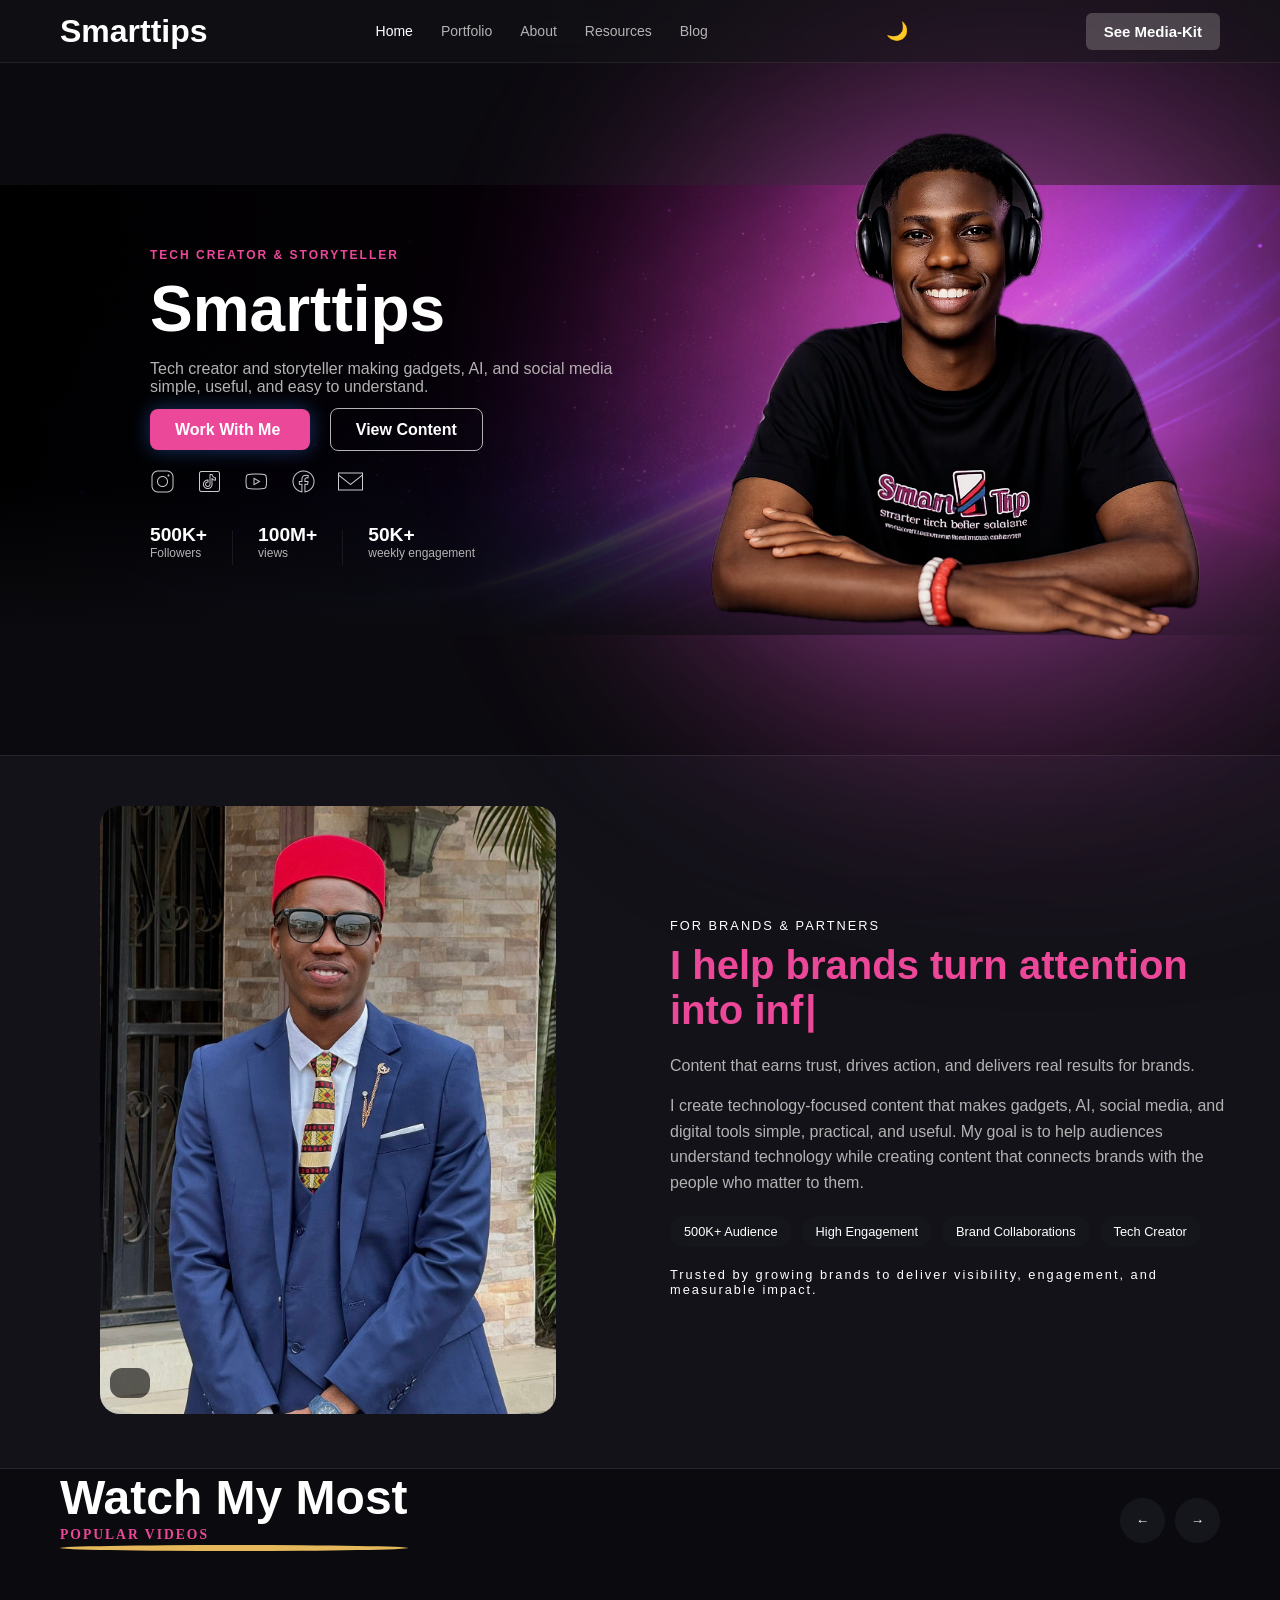
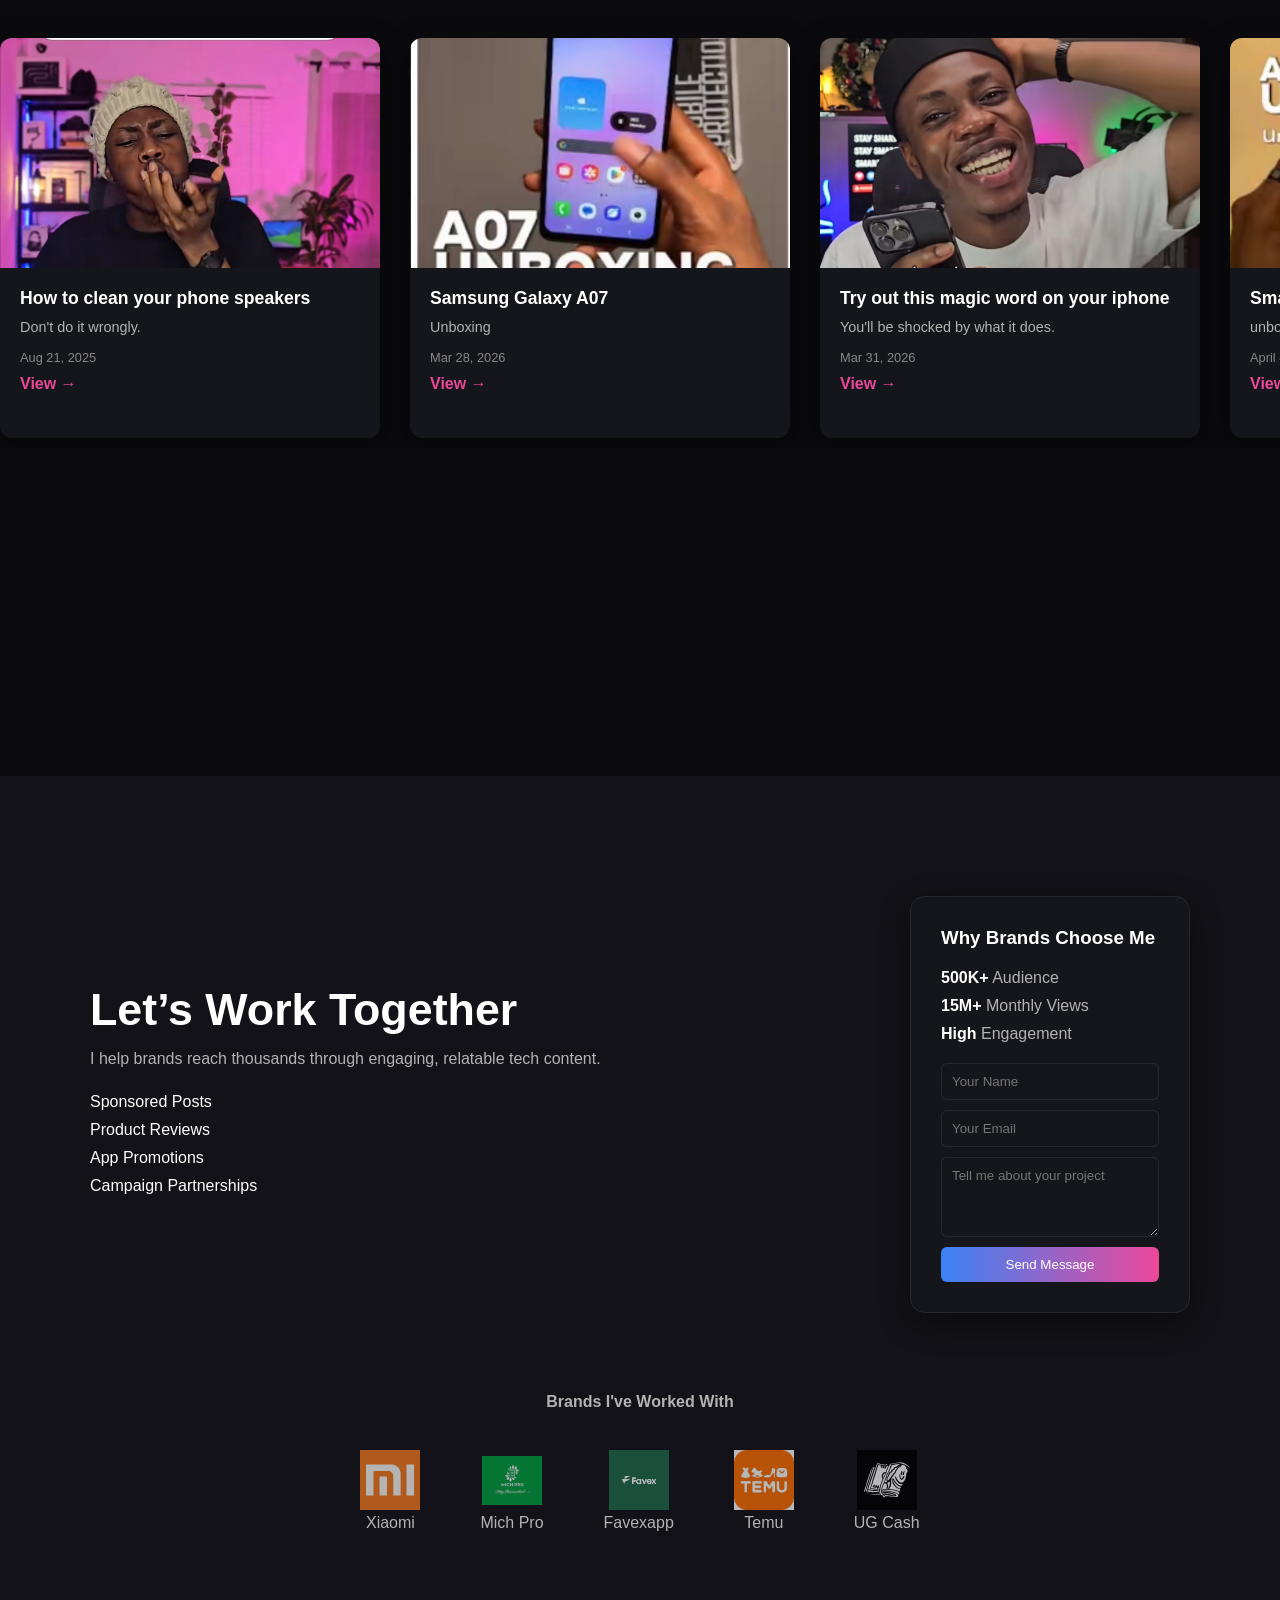
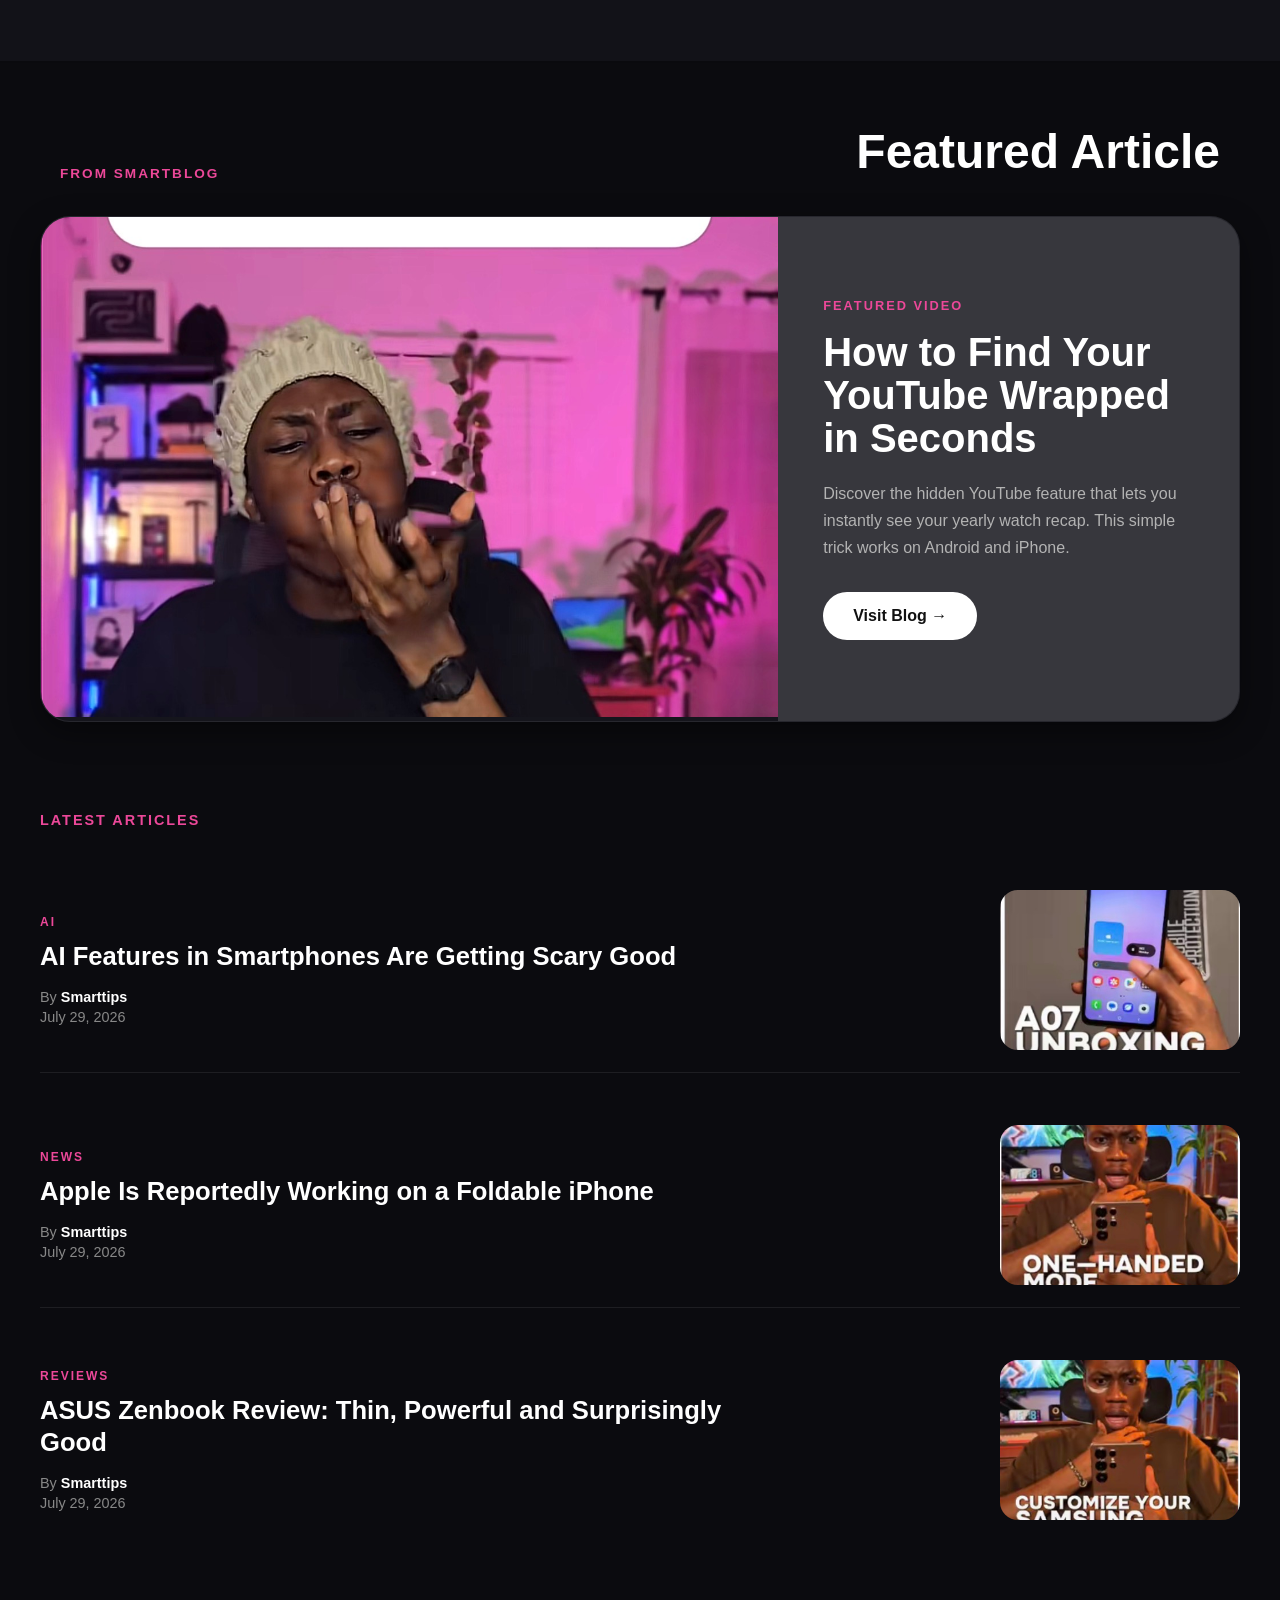
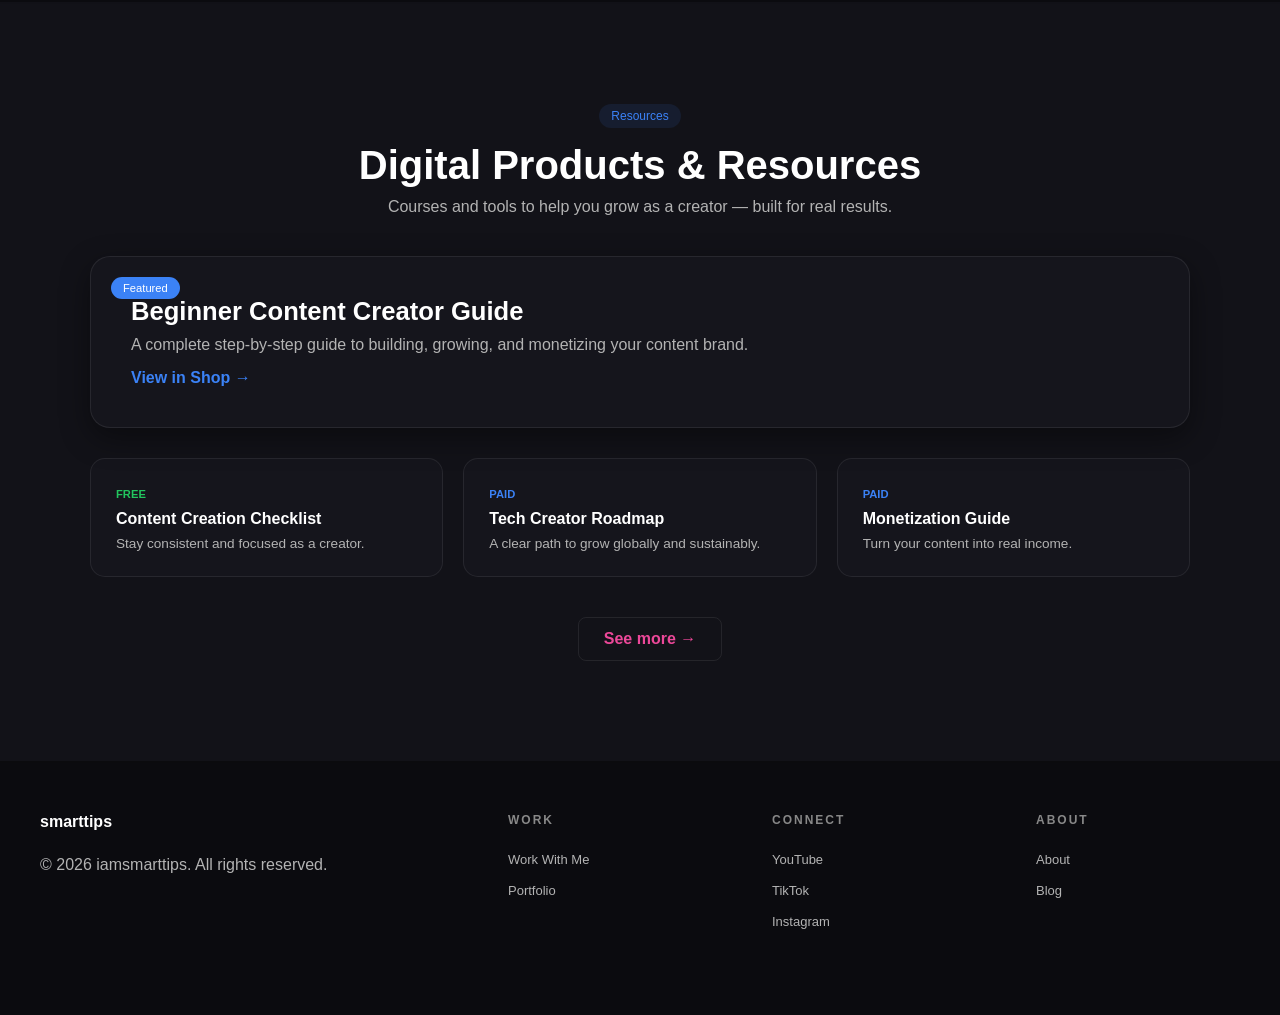
==== commit 6b4dedff: "Update index.html" ====
--- a/index.html
+++ b/index.html
@@ -69,11 +69,11 @@
 
     <img
       src="assets/images/Egwuonwu-Micheal2022.png"
-      alt="Cody Chukwuebuka">
+      alt="Egwuonwu Micheal">
 
     <h3>Smarttips</h3>
 
-    <p>Tech Creator</p>
+    <p>Tech Creator & Storyteller</p>
 
   </div>
 
@@ -293,19 +293,19 @@
   <!-- LEFT -->
   <div class="hero-text reveal reveal-left">
 
-    <p class="hero-label">TECH CREATOR </p>
+    <p class="hero-label">Tech Creator & Storyteller </p>
 
     <h1>Smarttips</h1>
 
-    <p class="hero-role">
-      Tech Creator • Reviews • Tips <br>
-      Helping you understand tech in simple ways.
-    </p>
+  <p class="hero-role">
+    Tech creator and storyteller making gadgets, AI, and social media <br>
+    simple, useful, and easy to understand.
+  </p>
 
     <!-- BUTTONS -->
     <div class="buttons">
 
-      <a href="media-kit.html" class="btn primary">
+      <a href="mailto:contact@iamsmarttips.com" class="btn primary">
         Work With Me
       </a>
 
@@ -411,7 +411,7 @@
       <div class="stat-item">
 
         <div class="stat-text">
-          <h3>50K</h3>
+          <h3>50K+</h3>
           <p>weekly engagement</p>
         </div>
 
@@ -454,10 +454,17 @@
         Content that earns trust, drives action, and delivers real results for brands.
       </p>
 
-      <p class="about-desc">
-          At Smart Tips, I produce hands-on gadget reviews to help you get the absolute most out of your tech. I also explore AI tools, 
-          personal finance, and home solar setups to give you straightforward advice for smarter everyday decisions.
-      </p>
+    <p class="about-desc">
+
+            I create technology-focused content that makes gadgets, AI,
+
+            social media, and digital tools simple, practical, and useful.
+
+            My goal is to help audiences understand technology while creating
+
+            content that connects brands with the people who matter to them.
+
+          </p>
 
 
       <div class="about-tags">
@@ -496,7 +503,7 @@
       <div class="featured-card-content">
         <h3>How to clean your phone speakers</h3>
         <p class="featured-desc">Don't do it wrongly.</p>
-        <p class="date">Jan 27, 2025</p>
+        <p class="date">Aug 21, 2025</p>
         <a href="https://vm.tiktok.com/ZNRKn5pAa/">View →</a>
       </div>
     </div>
@@ -505,8 +512,8 @@
       <div class="featured-card-content">
         <h3>Samsung Galaxy A07 </h3>
         <p class="featured-desc">Unboxing</p>
-        <p class="date">Jan 27, 2025</p>
-        <a href="#">View →</a>
+        <p class="date">Mar 28, 2026</p>
+        <a href="https://vm.tiktok.com/ZGdxCFHpt/">View →</a>
       </div>
     </div>
         <div class="featured-card"> 
@@ -514,46 +521,32 @@
       <div class="featured-card-content">
         <h3>Try out this magic word on your iphone</h3>
         <p class="featured-desc">You'll be shocked by what it does.</p>
-        <p class="date">Jan 27, 2025</p>
+        <p class="date">Mar 31, 2026</p>
         <a href="https://vm.tiktok.com/ZNRKnUVPg/">View →</a>
       </div>
-    </div>
-        <div class="featured-card"> 
-      <img src="assets/images/img4.jpg" alt="video">
-      <div class="featured-card-content">
-        <h3>How to find youtube wrapped 2025</h3>
-        <p class="featured-desc">This simple step worked for me.</p>
-        <p class="date">Jan 27, 2025</p>
-        <a href="#">View →</a>
-      </div>
-    </div>
+    </div> 
+
         <div class="featured-card"> 
       <img src="assets/images/img5.jpg" alt="video">
       <div class="featured-card-content">
         <h3>Smart Glass </h3>
         <p class="featured-desc">unboxing</p>
-        <p class="date">Jan 27, 2025</p>
-        <a href="#">View →</a>
-      </div>
-    </div>
-        <div class="featured-card"> 
+        <p class="date">April 40, 2026</p>
+        <a href="https://vm.tiktok.com/ZGdxQf5na/">View →</a>
+      </div>
+    </div>
+
+        <!-- <div class="featured-card"> 
       <img src="assets/images/clean 1.jpg" alt="video">
       <div class="featured-card-content">
-        <h3>How to find youtube wrapped 2025</h3>
-        <p class="featured-desc">This simple step worked for me.</p>
-        <p class="date">Jan 27, 2025</p>
-        <a href="#">View →</a>
-      </div>
-    </div>
-        <div class="featured-card"> 
-      <img src="assets/images/img3.jpg" alt="video">
-      <div class="featured-card-content">
-        <h3>How to find youtube wrapped 2025</h3>
-        <p class="featured-desc">This simple step worked for me.</p>
-        <p class="date">Jan 27, 2025</p>
-        <a href="#">View →</a>
-      </div>
-    </div>
+        <h3> </h3>
+        <p class="featured-desc"> </p>
+        <p class="date"> </p>
+        <a href="Add link to the video here">View →</a>
+      </div>
+    </div> -->
+
+
   </div>
 
   <p class="swipe-txt reveal">← swipe to see more →</p>
--- a/css/home.css
+++ b/css/home.css
@@ -2425,10 +2425,12 @@
     height:320px;
 
     object-fit:cover;
+    object-position:center top;
 
     margin-left:0;
 
     border-radius:24px;
+    
 
   }
 
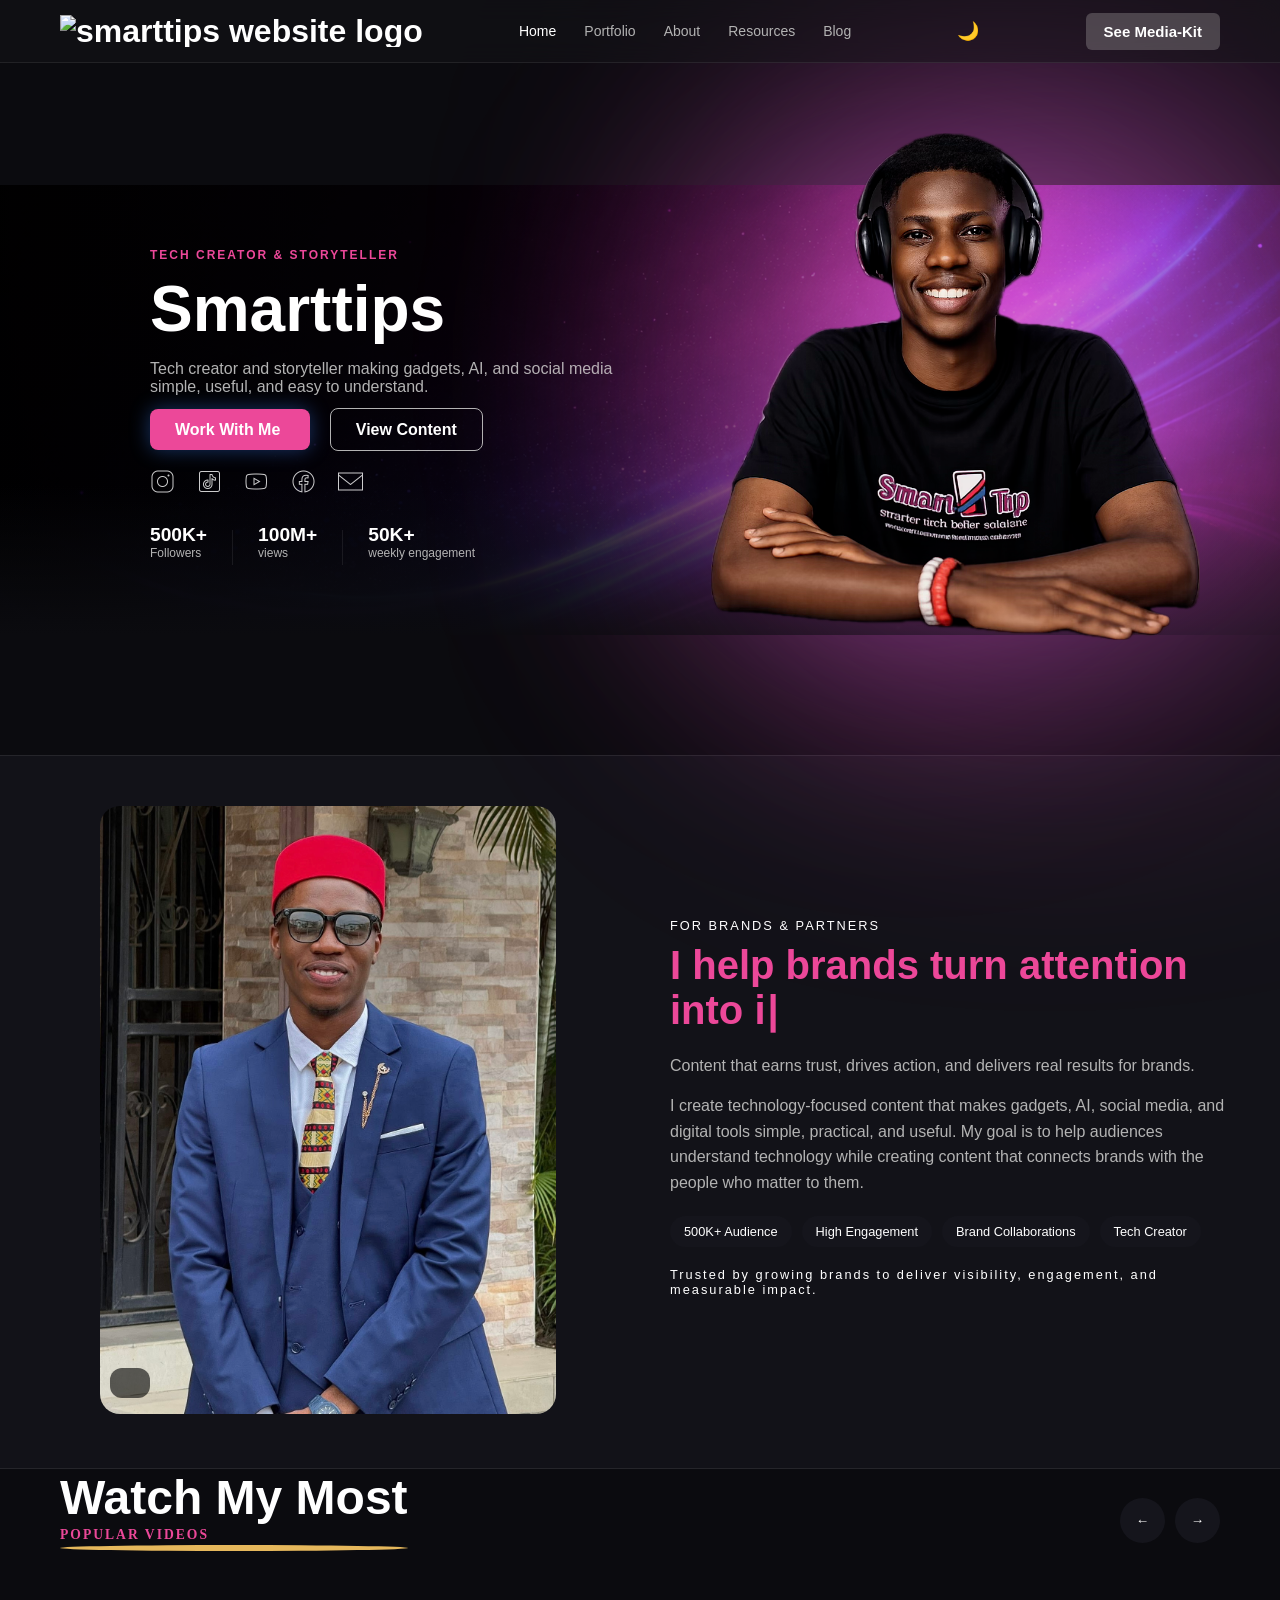
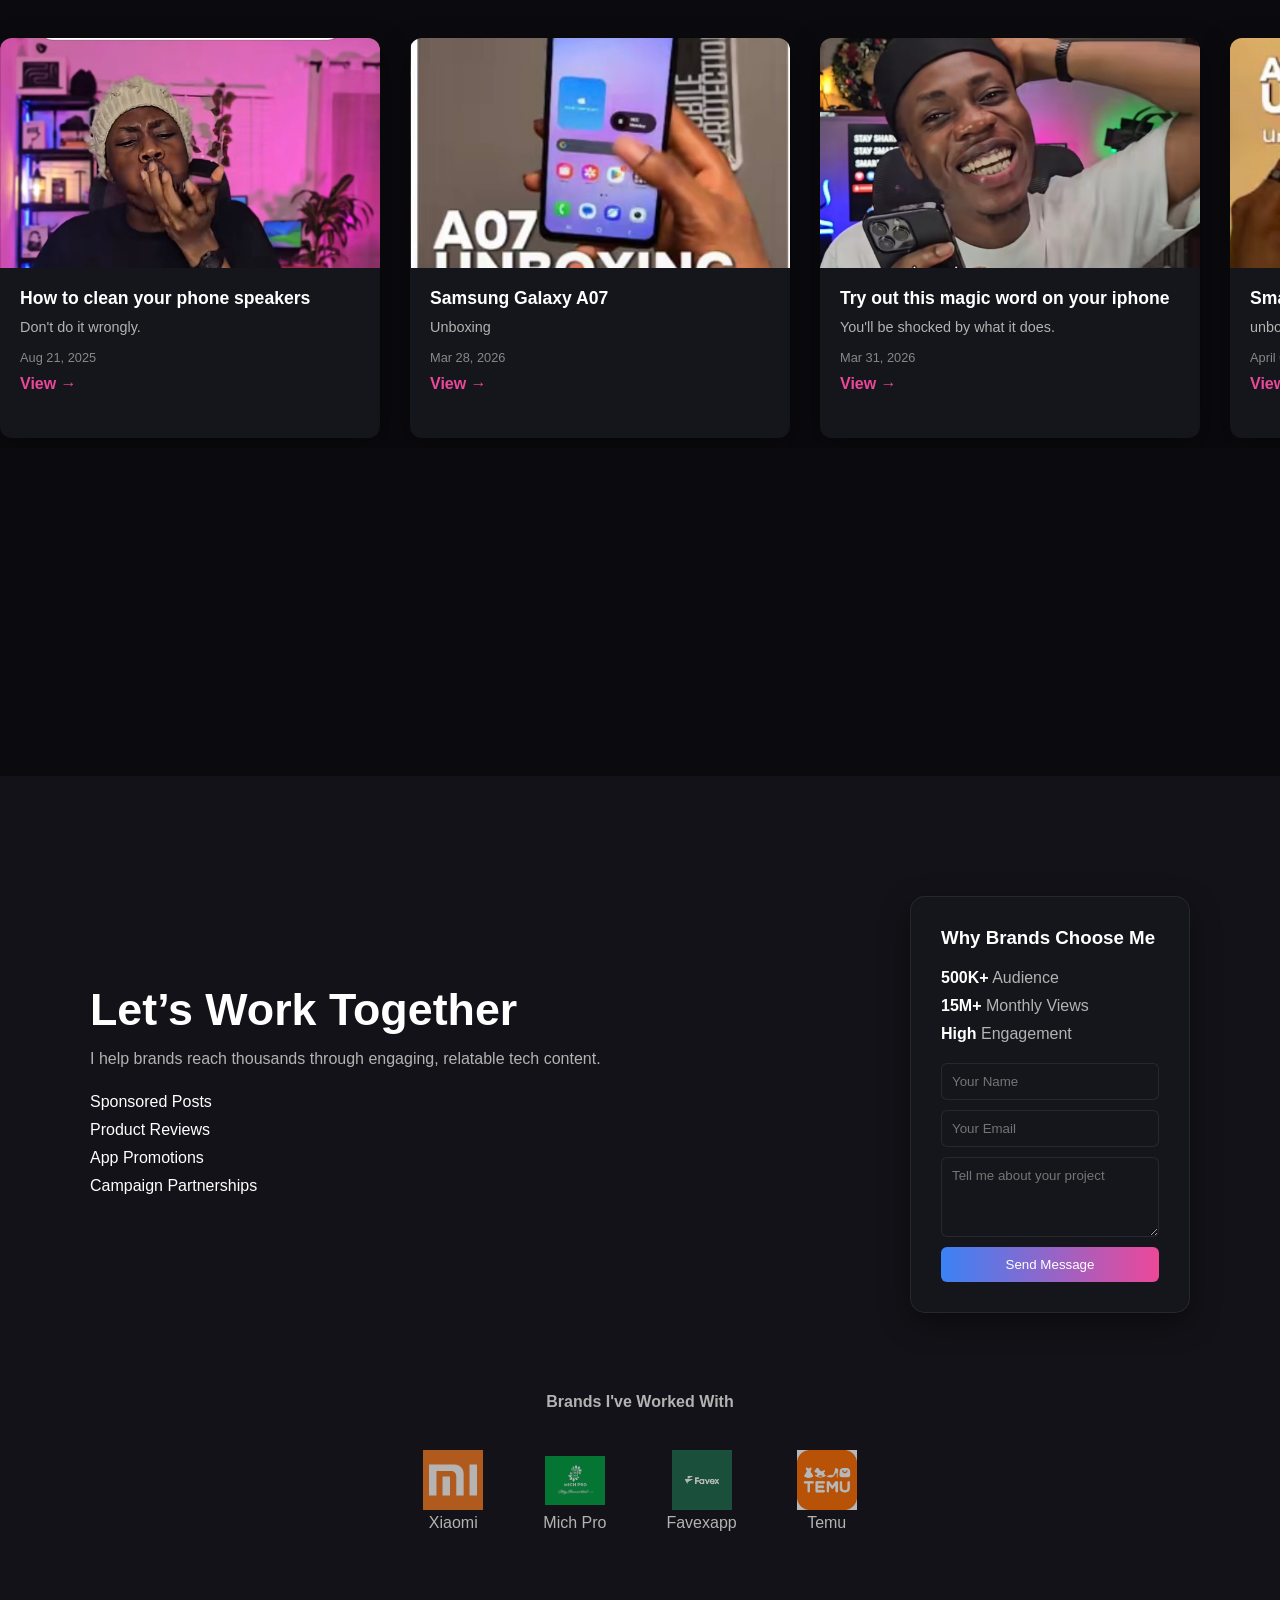
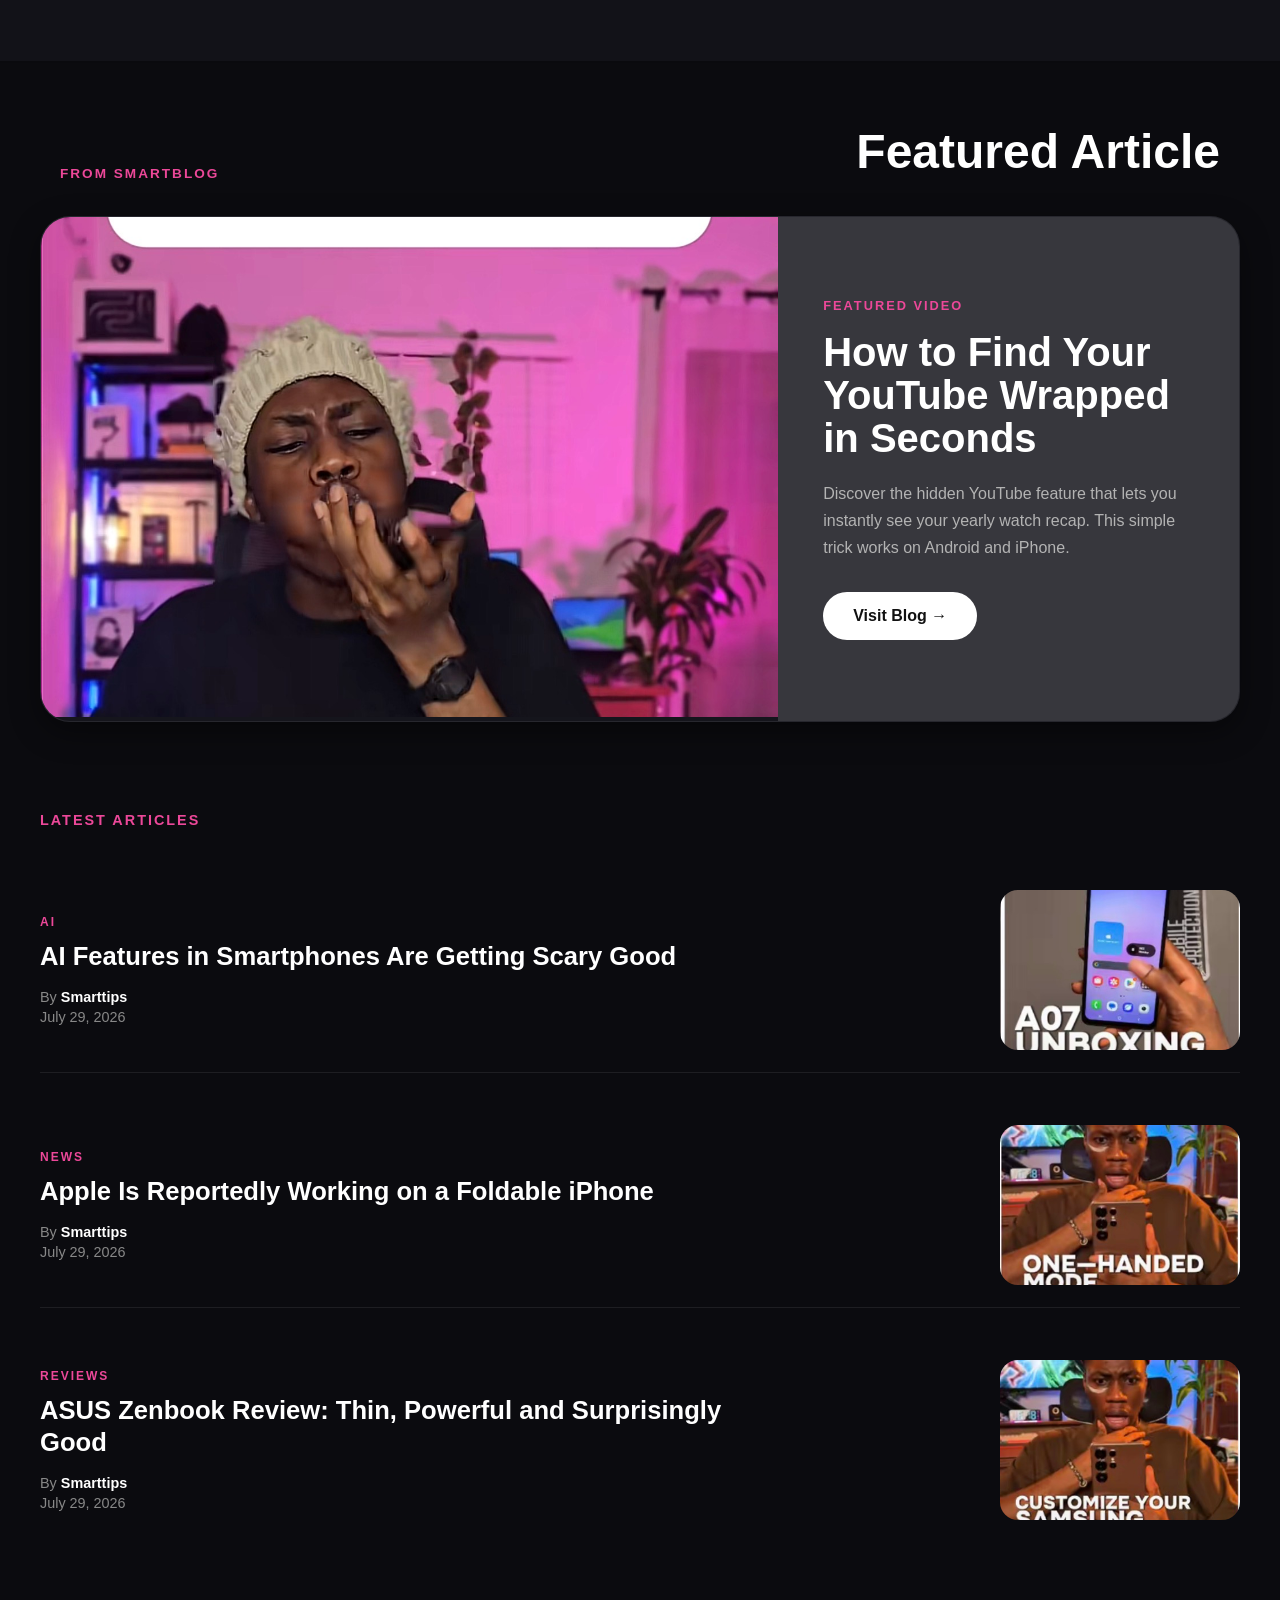
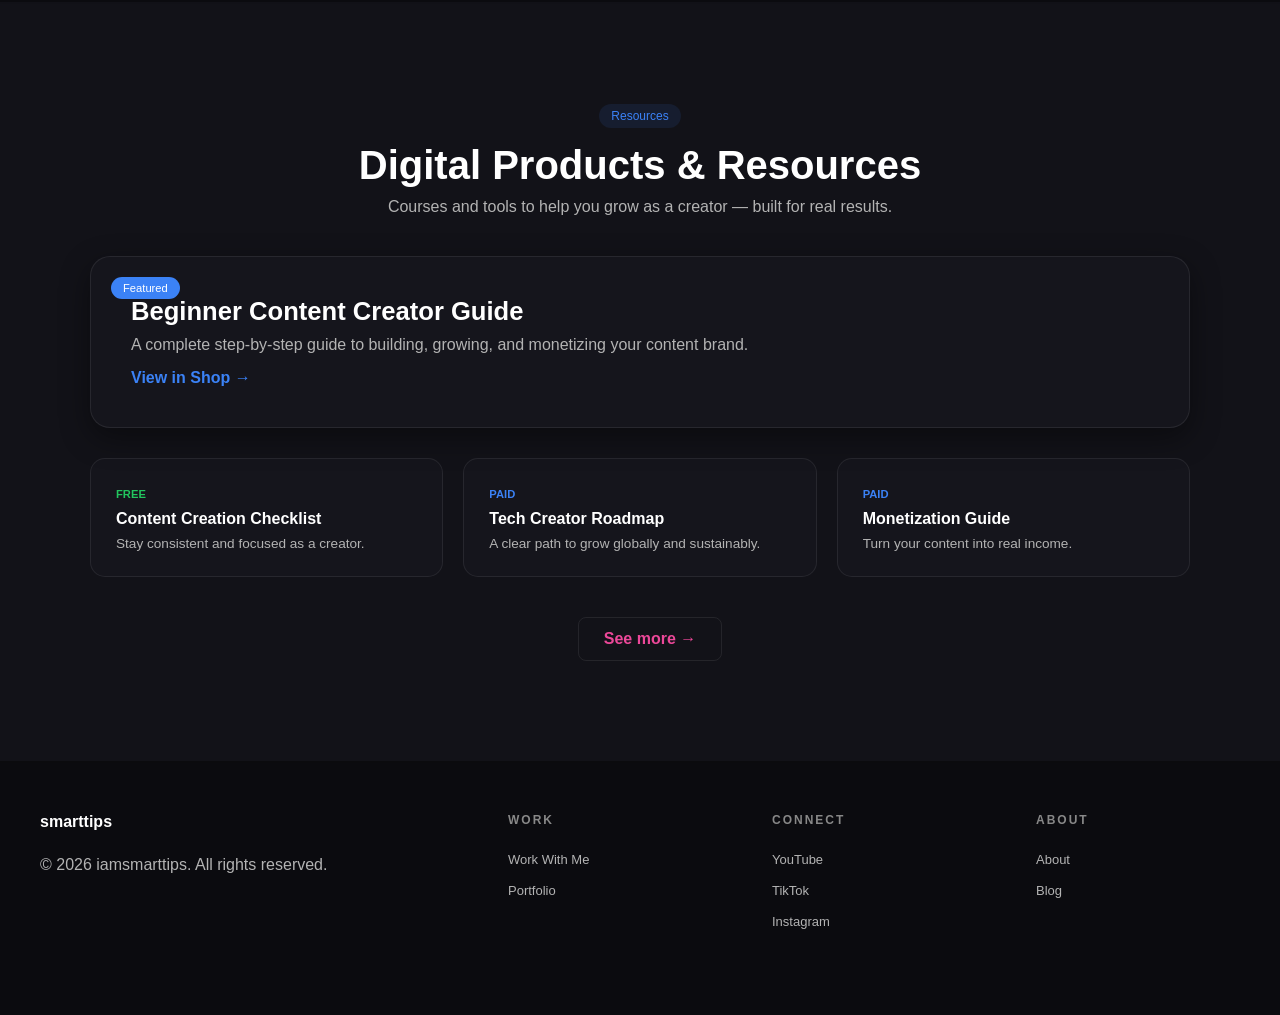
==== commit d0ededca: "Update index.html" ====
--- a/index.html
+++ b/index.html
@@ -1,17 +1,82 @@
 <!DOCTYPE html>
 <html lang="en">
 <head>
-  <meta charset="UTF-8" />
-  <meta name="viewport" content="width=device-width, initial-scale=1.0"/>
-  <link rel="stylesheet"
-    href="https://cdnjs.cloudflare.com/ajax/libs/font-awesome/6.5.2/css/all.min.css">
-  <title>Tech Creator</title>
-
+
+  <meta charset="UTF-8">
+  <meta name="viewport" content="width=device-width, initial-scale=1.0">
+  <link rel="icon" href="assets/icons/SMARTTIPS LOGO Favicon.png">
+
+  <!-- Font Awesome -->
+  <link
+    rel="stylesheet"
+    href="https://cdnjs.cloudflare.com/ajax/libs/font-awesome/6.5.2/css/all.min.css"
+  >
+
+  <!-- SEO -->
+  <title>Smarttips | Tech Creator, Gadget Reviews & AI Tips</title>
+
+  <meta
+    name="description"
+    content="Smarttips is a Nigerian tech creator sharing practical gadget reviews, AI tools, smartphone tips, and social media insights to make technology simple and useful."
+  >
+
+  <meta
+    name="keywords"
+    content="Smarttips, tech creator Nigeria, Nigerian tech creator, gadget reviews, smartphone tips, AI tools, technology Nigeria, tech tips, social media tips"
+  >
+
+  <meta name="author" content="Smarttips">
+  <meta name="robots" content="index, follow">
+
+  <link rel="canonical" href="https://iamsmarttips.com/">
+
+  <!-- Open Graph -->
+  <meta property="og:type" content="website">
+  <meta property="og:title" content="Smarttips | Tech Creator, Gadget Reviews & AI Tips">
+
+  <meta
+    property="og:description"
+    content="Tech, gadgets, AI, and social media made simple, useful, and easy to understand."
+  >
+
+  <meta property="og:url" content="https://iamsmarttips.com/">
+  <meta property="og:site_name" content="Smarttips">
+
+  <meta
+    property="og:image"
+    content="https://iamsmarttips.com/assets/images/Egwuonwu-Micheal1.png"
+  >
+
+  <meta
+    property="og:image:alt"
+    content="Smarttips — Tech Creator"
+  >
+
+  <!-- Twitter / X -->
+  <meta name="twitter:card" content="summary_large_image">
+
+  <meta
+    name="twitter:title"
+    content="Smarttips | Tech Creator, Gadget Reviews & AI Tips"
+  >
+
+  <meta
+    name="twitter:description"
+    content="Tech, gadgets, AI, and social media made simple, useful, and easy to understand."
+  >
+
+  <meta
+    name="twitter:image"
+    content="https://iamsmarttips.com/assets/images/Egwuonwu-Micheal1.png"
+  >
+
+  <!-- Stylesheets -->
   <link rel="stylesheet" href="css/variables.css">
   <link rel="stylesheet" href="css/global.css">
   <link rel="stylesheet" href="css/navbar.css">
   <link rel="stylesheet" href="css/home.css">
   <link rel="stylesheet" href="css/footer.css">
+
 </head>
 <body>
 
@@ -21,7 +86,7 @@
   <div class="nav-container">
 
     <div class="logo">
-      Smarttips
+      <img src="assets/icons/SMARTTIPS LOGO Favicon.png" alt="smarttips website logo">
     </div>
 
     <div class="nav-links">
@@ -69,7 +134,7 @@
 
     <img
       src="assets/images/Egwuonwu-Micheal2022.png"
-      alt="Egwuonwu Micheal">
+      alt="Smarttips tech creator">
 
     <h3>Smarttips</h3>
 
@@ -151,7 +216,7 @@
 
   <a href="https://www.tiktok.com/@iamsmarttips?_r=1&_t=ZN-97TVsEQUXy7"
      target="_blank"
-     rel="noopener">
+     rel="noopener noreferrer">
 
     <div class="social-left">
 
@@ -175,8 +240,7 @@
 
   <a href="https://youtube.com/@iamsmarttips?si=r2zOyhBVSeAdS86y"
      target="_blank"
-     rel="noopener">
-
+      rel="noopener noreferrer">
     <div class="social-left">
 
       <img
@@ -199,7 +263,7 @@
 
   <a href="https://www.instagram.com/smarttips_techcreator?igsh=MWduMXdvc20xcTI0"
      target="_blank"
-     rel="noopener">
+     rel="noopener noreferrer">
 
     <div class="social-left">
 
@@ -223,7 +287,7 @@
 
   <a href="https://www.facebook.com/share/18SCiGnuAE/?mibextid=wwXIfr"
      target="_blank"
-     rel="noopener">
+     rel="noopener noreferrer">
 
     <div class="social-left">
 
@@ -371,7 +435,7 @@
       <div class="hero-light-divider"></div>
 
       <div class="hero-light-stat">
-        <h3>200M+</h3>
+        <h3>100M+</h3>
         <p>Views</p>
       </div>
 
@@ -427,7 +491,7 @@
     <img
       id="heroPhoto"
       src="assets/images/Egwuonwu-Micheal1.png"
-      alt="Egwuonwu Micheal">
+      alt="Smarttips tech creator">
 
   </div>
 
@@ -438,7 +502,7 @@
   <div class="about-container">
 
     <div class="about-image reveal reveal-left">
-      <img src="assets/images/about.jpg" alt="Egwuonwu Micheal">
+      <img src="assets/images/about.jpg" alt="Smarttips tech creator">
       <div class="about-badge">
       </div>
     </div>
@@ -499,7 +563,7 @@
 
   <div class="video-scroll reveal">
     <div class="featured-card"> 
-      <img src="assets/images/clean 1.jpg" alt="video">
+      <img src="assets/images/clean 1.jpg" alt="How to clean your phone speakers">
       <div class="featured-card-content">
         <h3>How to clean your phone speakers</h3>
         <p class="featured-desc">Don't do it wrongly.</p>
@@ -508,7 +572,7 @@
       </div>
     </div>
     <div class="featured-card"> 
-      <img src="assets/images/img2.jpg" alt="video">
+      <img src="assets/images/img2.jpg" alt="Samsung Galaxy A07 unboxing">
       <div class="featured-card-content">
         <h3>Samsung Galaxy A07 </h3>
         <p class="featured-desc">Unboxing</p>
@@ -517,7 +581,7 @@
       </div>
     </div>
         <div class="featured-card"> 
-      <img src="assets/images/secret imagic .jpg" alt="video">
+      <img src="assets/images/secret imagic .jpg" alt="iPhone magic word feature">
       <div class="featured-card-content">
         <h3>Try out this magic word on your iphone</h3>
         <p class="featured-desc">You'll be shocked by what it does.</p>
@@ -527,11 +591,11 @@
     </div> 
 
         <div class="featured-card"> 
-      <img src="assets/images/img5.jpg" alt="video">
+      <img src="assets/images/img5.jpg" alt="Smart Glass unboxing">
       <div class="featured-card-content">
         <h3>Smart Glass </h3>
         <p class="featured-desc">unboxing</p>
-        <p class="date">April 40, 2026</p>
+        <p class="date">April 04, 2026</p>
         <a href="https://vm.tiktok.com/ZGdxQf5na/">View →</a>
       </div>
     </div>
@@ -691,29 +755,29 @@
     <div class="brand-logos">
 
       <div class="brand">
-        <img src="assets/icons/xiaomi-logo-vector.svg">
+        <img src="assets/icons/xiaomi-logo-vector.svg" alt="Xiaomi">
         <p>Xiaomi</p>
       </div>
 
       <div class="brand">
-        <img src="assets/icons/mich-pro.jpeg">
+        <img src="assets/icons/mich-pro.jpeg" alt="Mich Pro">
         <p>Mich Pro</p>
       </div>
 
       <div class="brand">
-        <img src="assets/icons/favex.png">
+        <img src="assets/icons/favex.png" alt="Favexapp">
         <p>Favexapp</p>
       </div>
 
       <div class="brand">
-        <img src="assets/icons/Temu-logo.webp">
+        <img src="assets/icons/Temu-logo.webp" alt="Temu">
         <p>Temu</p>
       </div>
 
-      <div class="brand">
+      <!-- <div class="brand">
         <img src="assets/icons/uglycash.webp">
         <p>UG Cash</p>
-      </div>
+      </div> -->
 
     </div>
 
@@ -723,8 +787,6 @@
 </section>
 
 
-
-<!-- BLOG -->
 <!-- BLOG SECTION -->
 <section class="featured-section reveal">
 
@@ -765,7 +827,7 @@
                 watch recap. This simple trick works on Android and iPhone.
             </p>
 
-            <a href="#" class="featured-btn">
+            <a href="blog.html" class="featured-btn">
                 Visit Blog →
             </a>
 
@@ -783,7 +845,7 @@
     <div class="latest-list">
 
         <!-- ARTICLE 1 -->
-        <a href="#" class="latest-item">
+        <a href="blog.html" class="latest-item">
 
             <div class="latest-text">
 
@@ -820,7 +882,7 @@
         </a>
 
         <!-- ARTICLE 2 -->
-        <a href="#" class="latest-item">
+        <a href="blog.html"class="latest-item">
 
             <div class="latest-text">
 
@@ -857,7 +919,7 @@
         </a>
 
         <!-- ARTICLE 3 -->
-        <a href="#" class="latest-item">
+        <a href="blog.html" class="latest-item">
 
             <div class="latest-text">
 
@@ -936,7 +998,7 @@
       </p>
 
       <a
-        href="#"
+        href="shop.html"
         class="shop-link">
 
         View in Shop →
@@ -1025,27 +1087,40 @@
         <h4>WORK</h4>
 
         <a href="mailto:contact@iamsmarttips.com">Work With Me</a>
-        <a href="#">Portfolio</a>
-
-      </div>
+        <a href="portfolio.html">Portfolio</a>
+
+      </div>
+
+    <div class="footer-column">
+
+      <h4>CONNECT</h4>
+
+      <a href="https://youtube.com/@iamsmarttips?si=r2zOyhBVSeAdS86y"
+        target="_blank"
+        rel="noopener noreferrer">
+        YouTube
+      </a>
+
+      <a href="https://www.tiktok.com/@iamsmarttips?_r=1&_t=ZN-97TVsEQUXy7"
+        target="_blank"
+        rel="noopener noreferrer">
+        TikTok
+      </a>
+
+      <a href="https://www.instagram.com/smarttips_techcreator?igsh=MWduMXdvc20xcTI0"
+        target="_blank"
+        rel="noopener noreferrer">
+        Instagram
+      </a>
+
+    </div>
 
       <div class="footer-column">
 
-        <h4>CONNECT</h4>
-
-        <a href="#">YouTube</a>
-        <a href="#">TikTok</a>
-        <a href="#">Instagram</a>
-
-      </div>
-
-      <div class="footer-column">
-
         <h4>ABOUT</h4>
 
         <a href="about.html">About</a>
-        <!--<a href="#">Press Kit</a>-->
-        <a href="#">Blog</a>
+        <a href="blog.html">Blog</a>
 
       </div>
 
--- a/css/home.css
+++ b/css/home.css
@@ -2082,7 +2082,7 @@
    LIGHT MODE MOBILE
 ========================= */
 
-@media (max-width:768px){
+@media (max-width: 768px){
 
   body.light-theme{
 
@@ -2386,788 +2386,580 @@
 
 }
 
-
-
-
-
 /* ===================================
-   MOBILE RESPONSIVENESS - ABOUT
+   DARK HERO - TABLET / SMALL DESKTOP
 =================================== */
 
-@media (max-width: 768px){
-
-  .about{
-
-    max-height:none;
-
-    padding:40px 20px;
-
-  }
-
-  .about-container{
-
-    flex-direction:column;
-
-    gap:25px;
-
-  }
-
-  .about-image{
+@media (max-width: 1085px) and (min-width: 769px){
+
+  body:not(.light-theme) .hero{
+
+    min-height: 450px;
+
+    padding: 80px 30px;
+
+    margin-top: 120px;
+
+    overflow: hidden;
+
+  }
+
+  body:not(.light-theme) .hero-text{
+
+    max-width: 45%;
+
+    z-index: 3;
+
+  }
+
+  body:not(.light-theme) .hero h1{
+
+    font-size: 3rem;
+
+  }
+
+  body:not(.light-theme) .hero p{
+
+    max-width: 320px;
+
+    font-size: .9rem;
+
+  }
+
+  body:not(.light-theme) .hero-image{
+
+    right: 30px;
+
+    width: 42%;
+
+    max-width: 430px;
+
+  }
+
+  body:not(.light-theme) .hero-image img{
+
+    height: 520px;
 
     width: 100%;
 
-  }
-
-  .about-image img{
-
-    width:100%;
-
-    height:320px;
-
-    object-fit:cover;
-    object-position:center top;
-
-    margin-left:0;
-
-    border-radius:24px;
-    
-
-  }
-
-  .about-badge{
-
-    left:15px;
-
-    bottom:15px;
-
-    padding:10px 14px;
-
-  }
-
-  .about-content{
-
-    width:100%;
-
-    text-align:center;
-
-    display:flex;
-
-    flex-direction:column;
-
-    gap:10px;
-
-  }
-
-  .about-content h2{
-
-    font-size:1.8rem;
-
-    line-height:1.15;
-
-    min-height:65px;
-
-  }
-
-  .about-desc{
-
-    font-size:.9rem;
-
-    line-height:1.7;
-
-    max-width:100%;
-
-  }
-
-  .about-tags{
-
-    justify-content:center;
-
-    gap:10px;
-
-    margin-top:10px;
-
+    object-fit: contain;
+
+    padding-right: 0;
+
+    padding-top: 70px;
+
+    transform: translateY(10px);
+
+  }
+
+}
+
+
+
+
+
+/* ===================================
+   MOBILE RESPONSIVENESS
+=================================== */
+
+@media (max-width: 768px) {
+
+  /* ===================================
+     ABOUT
+  =================================== */
+
+  .about {
+    max-height: none;
+    padding: 40px 20px;
+  }
+
+  .about-container {
+    flex-direction: column;
+    gap: 25px;
+  }
+
+  .about-image {
+    width: 100%;
+  }
+
+  .about-image img {
+    width: 100%;
+    height: 320px;
+    object-fit: cover;
+    object-position: center top;
+    margin-left: 0;
+    border-radius: 24px;
+  }
+
+  .about-badge {
+    left: 15px;
+    bottom: 15px;
+    padding: 10px 14px;
+  }
+
+  .about-content {
+    width: 100%;
+    text-align: center;
+    display: flex;
+    flex-direction: column;
+    gap: 10px;
+  }
+
+  .about-content h2 {
+    font-size: 1.8rem;
+    line-height: 1.15;
+    min-height: 65px;
+  }
+
+  .about-desc {
+    font-size: 0.9rem;
+    line-height: 1.7;
+    max-width: 100%;
+  }
+
+  .about-tags {
+    justify-content: center;
+    gap: 10px;
+    margin-top: 10px;
   }
 
   .about-content .btn,
-  .about-content .btn.primary{
-
-    margin-left:auto;
-    margin-right:auto;
-
-  }
-
-}
-
-/* ===================================
-   MOBILE RESPONSIVENESS - FEATURED
-=================================== */
-
-@media (max-width: 768px){
-
-  .featured{
-
+  .about-content .btn.primary {
+    margin-left: auto;
+    margin-right: auto;
+  }
+
+
+  /* ===================================
+     FEATURED
+  =================================== */
+
+  .featured {
     padding: 0 15px;
-
-  }
-
-  .featured-header{
-
+  }
+
+  .featured-header {
     flex-direction: column;
-
     align-items: flex-start;
-
     gap: 20px;
-
     margin-bottom: 20px;
-
-  }
-
-  .featured-title{
-
+  }
+
+  .featured-title {
     font-size: 2rem;
-
-  }
-
-  .featured-header h2{
-
+  }
+
+  .featured-header h2 {
     font-size: 2rem;
-
-  }
-
-  .featured-arrows{
-
+  }
+
+  .featured-arrows {
     display: none;
-
-  }
-
-  .video-scroll{
-
-    gap:18px;
-
-    padding-top:20px;
-
-    overflow:hidden;
-
-    overflow-x:auto;
-
-    overflow-y:hidden;
-
-    -webkit-overflow-scrolling:touch;
-
-    scrollbar-width:none;
-
-  }
-
-  .video-scroll::-webkit-scrollbar{
-
-    display:none;
-
-  }
-
-  .featured-card{
-
-    min-width:280px;
-
-    flex:0 0 280px;
-
+  }
+
+  .video-scroll {
+    gap: 18px;
+    padding-top: 20px;
+    overflow: hidden;
+    overflow-x: auto;
+    overflow-y: hidden;
+    -webkit-overflow-scrolling: touch;
+    scrollbar-width: none;
+  }
+
+  .video-scroll::-webkit-scrollbar {
+    display: none;
+  }
+
+  .featured-card {
+    min-width: 280px;
+    flex: 0 0 280px;
     scroll-snap-align: none;
-
-  }
-
-  .featured-card img{
-
+  }
+
+  .featured-card img {
     height: 180px;
-
-  }
-
-  .featured-card-content{
-
+  }
+
+  .featured-card-content {
     padding: 16px;
-
-  }
-
-  .featured-card-content h3{
-
+  }
+
+  .featured-card-content h3 {
     font-size: 1rem;
-
-  }
-
-  .featured-desc{
-
-    font-size: .85rem;
-
-  }
-
-  .swipe-txt{
-
+  }
+
+  .featured-desc {
+    font-size: 0.85rem;
+  }
+
+  .swipe-txt {
     font-size: 13px;
-
     padding-top: 15px;
-
-  }
-
-}
-
-/* ===================================
-   MOBILE RESPONSIVENESS - STATS
-=================================== */
-
-@media (max-width: 768px){
-
-  .stats-section{
-
-    padding:40px 20px 20px;
-
-  }
-
-  .stats-section h2{
-
+  }
+
+
+  /* ===================================
+     STATS
+  =================================== */
+
+  .stats-section {
+    padding: 40px 20px 20px;
+  }
+
+  .stats-section h2 {
     font-size: 2rem;
-
     line-height: 1.2;
-
-  }
-
-  .stats-section p{
-
-    font-size: .95rem;
-
-  }
-
-}
-
-/* ===================================
-   MOBILE RESPONSIVENESS - SOCIAL STATS
-=================================== */
-
-@media (max-width: 768px){
-
-  .social-stats{
-
+  }
+
+  .stats-section p {
+    font-size: 0.95rem;
+  }
+
+
+  /* ===================================
+     SOCIAL STATS
+  =================================== */
+
+  .social-stats {
     margin-top: 0;
-
     padding: 20px 20px;
-
     gap: 28px;
-
     height: auto;
-
-  }
-
-  .stat{
-
+  }
+
+  .stat {
     width: 100%;
-
     max-width: 320px;
-
     flex: none;
-
-    margin:0 auto;
-
-  }
-
-  .stat-top{
-
-    font-size: .95rem;
-
-  }
-
-  .count{
-
-    font-size: .95rem;
-
-  }
-
-}
-
-/* ===================================
-   MOBILE RESPONSIVENESS - WORK SECTION
-=================================== */
-
-@media (max-width:768px){
-
-  .work{
-
-    padding:60px 20px;
-
-    min-height:auto;
-
-  }
-
-  .work-container{
-
-    flex-direction:column;
-
-    text-align:center;
-
-    gap:24px;
-
-  }
-
-  .work-text{
-
-    width:100%;
-
-  }
-
-  .work-text h2{
-
-    font-size:2rem;
-
-    line-height:1.2;
-
-  }
-
-  .subtitle{
-
-    font-size:.95rem;
-
-  }
-
-  .services{
-
-    margin-top:16px;
-
-  }
-
-  .services li{
-
-    font-size:.95rem;
-
-    margin-bottom:8px;
-
-  }
-
-  .work-card{
-
-    width:100%;
-
-    max-width:320px;
-
-    margin:0 auto;
-
-    min-width:auto;
-
-    padding:22px;
-
-  }
-
-  .card-stats{
-
-    margin-bottom:18px;
-
-  }
-
-}
-
-/* ===================================
-   MOBILE RESPONSIVENESS - CONTACT FORM
-=================================== */
-
-@media (max-width:768px){
-
-  .contact-form{
-
-    width:100%;
-
+    margin: 0 auto;
+  }
+
+  .stat-top {
+    font-size: 0.95rem;
+  }
+
+  .count {
+    font-size: 0.95rem;
+  }
+
+
+  /* ===================================
+     WORK SECTION
+  =================================== */
+
+  .work {
+    padding: 60px 20px;
+    min-height: auto;
+  }
+
+  .work-container {
+    flex-direction: column;
+    text-align: center;
+    gap: 24px;
+  }
+
+  .work-text {
+    width: 100%;
+  }
+
+  .work-text h2 {
+    font-size: 2rem;
+    line-height: 1.2;
+  }
+
+  .subtitle {
+    font-size: 0.95rem;
+  }
+
+  .services {
+    margin-top: 16px;
+  }
+
+  .services li {
+    font-size: 0.95rem;
+    margin-bottom: 8px;
+  }
+
+  .work-card {
+    width: 100%;
+    max-width: 320px;
+    margin: 0 auto;
+    min-width: auto;
+    padding: 22px;
+  }
+
+  .card-stats {
+    margin-bottom: 18px;
+  }
+
+
+  /* ===================================
+     CONTACT FORM
+  =================================== */
+
+  .contact-form {
+    width: 100%;
   }
 
   .contact-form input,
-  .contact-form textarea{
-
-    width:100%;
-
-    font-size:16px;
-
-  }
-
-  .contact-form button{
-
-    width:100%;
-
-    padding:14px;
-
-  }
-
-}
-
-/* ===================================
-   MOBILE RESPONSIVENESS - BRANDS
-=================================== */
-
-@media (max-width:768px){
-
-  .brands{
-
-    margin-top:60px;
-
-    text-align:center;
-
-  }
-
-  .brand-logos{
-
-    justify-content:center;
-
-    gap:20px;
-
-  }
-
-  .brand-logos img{
-
-    width:50px;
-
-    height:50px;
-
-  }
-
-}
-
-/* ===================================
-   MOBILE RESPONSIVENESS - BLOG SECTION
-=================================== */
-
-@media (max-width:768px){
-
-/* SECTION */
-
-.featured-section{
-    padding:60px 18px;
-}
-
-/* HEADER */
-
-.featured-header{
-    display:block;
-    margin-bottom:22px;
-}
-
-.featured-header h2{
-    display:none;
-}
-
-.featured-header span{
-    font-size:.78rem;
-    letter-spacing:2px;
-}
-
-/* ===========================
-   FEATURED ARTICLE
-=========================== */
-
-.featured-wrapper{
-
-    display:flex;
-    flex-direction:column;
-
-    border-radius:22px;
-
-    overflow:hidden;
-
-    margin-bottom:45px;
-
-}
-
-.featured-image{
-    height:240px;
-}
-
-.featured-image img{
-    width:100%;
-    height:100%;
-    object-fit:cover;
-}
-
-.featured-content{
-
-    padding:28px 22px;
-
-}
-
-.featured-category{
-
-    font-size:.7rem;
-
-    margin-bottom:12px;
-
-}
-
-.featured-content h2{
-
-    font-size:2rem;
-
-    line-height:1.1;
-
-    margin-bottom:14px;
-
-}
-
-.featured-content p{
-
-    font-size:.9rem;
-
-    line-height:1.6;
-
-    margin-bottom:22px;
-
-}
-
-.featured-btn{
-
-    width:100%;
-
-    justify-content:center;
-
-    padding:14px 20px;
-
-}
-
-/* ===========================
-   LATEST ARTICLES
-=========================== */
-
-.latest-header{
-
-    margin-bottom:20px;
-
-}
-
-.latest-header span{
-
-    font-size:.85rem;
-
-    letter-spacing:2px;
-
-}
-
-/* LIST */
-
-.latest-list{
-
-    gap:0;
-
-}
-
-/* EACH ARTICLE */
-
-.latest-item{
-
-    display:grid;
-
-    grid-template-columns:1fr 120px;
-
-    gap:18px;
-
-    align-items:center;
-
-    padding:22px 0;
-
-}
-
-/* IMAGE */
-
-.latest-image{
-
-    justify-content:flex-end;
-
-}
-
-.latest-image img{
-
-    width:120px;
-    height:120px;
-
-    border-radius:18px;
-
-}
-
-/* TEXT */
-
-.latest-category{
-
-    font-size:.72rem;
-
-    margin-bottom:8px;
-
-}
-
-.latest-text h3{
-
-    font-size:1.05rem;
-
-    line-height:1.3;
-
-    margin-bottom:14px;
-
-}
-
-.latest-meta{
-
-    gap:3px;
-
-    font-size:.82rem;
-
-}
-
-.latest-meta strong{
-
-    font-weight:700;
-
-}
-
-/* Remove hover movement on phones */
-
-.latest-item:hover{
-
-    transform:none;
-
-}
-
-.latest-item:hover .latest-image img{
-
-    transform:none;
-
-}
-
-}
-
-/* ===================================
-   MOBILE RESPONSIVENESS - SHOP SECTION
-=================================== */
-
-@media (max-width:768px){
-
-  .shop-section{
-
-    padding:50px 20px;
-
-  }
-
-  .shop-section h2{
-
-    font-size:1.8rem;
-
-    line-height:1.15;
-
-    margin-bottom:10px;
-
-  }
-
-  .shop-section .shop-header p{
-
-    font-size:.9rem;
-
-    max-width:300px;
-
-    margin:0 auto 10px;
-
-  }
-
-  .shop-section .featured-product{
-
-    padding:20px;
-
-    text-align:center;
-
-    border-radius:20px;
-
-  }
-
-  .shop-section .featured-tag{
-
-    position:static;
-
-    display:inline-block;
-
-    margin-bottom:12px;
-
-  }
-
-  .shop-section .featured-product h3{
-
-    font-size:1.2rem;
-
-    line-height:1.3;
-
-    margin-bottom:10px;
-
-  }
-
-  .shop-section .featured-product p{
-
-    font-size:.9rem;
-
-    line-height:1.5;
-
-  }
-
-  .shop-section .product-grid{
-
-    grid-template-columns:1fr;
-
-    gap:12px;
-
-  }
-
-  .shop-section .product-card{
-
-    text-align:center;
-
-    padding:18px;
-
-    border-radius:18px;
-
-  }
-
-  .shop-section .product-card h4{
-
-    font-size:1rem;
-
-  }
-
-  .shop-section .product-card p{
-
-    font-size:.85rem;
-
-  }
-
-  .shop-btn{
-
-    margin-top:20px;
-
-  }
-
-}
-
-/* ===================================
-   GLOBAL MOBILE SAFETY FIXES
-=================================== */
-
-@media (max-width:768px){
-
-  img{
-
-    max-width:100%;
-
-    height:auto;
-
-  }
-
-  section{
-
-    overflow-x:hidden;
-
+  .contact-form textarea {
+    width: 100%;
+    font-size: 16px;
+  }
+
+  .contact-form button {
+    width: 100%;
+    padding: 14px;
+  }
+
+
+  /* ===================================
+     BRANDS
+  =================================== */
+
+  .brands {
+    margin-top: 60px;
+    text-align: center;
+  }
+
+  .brand-logos {
+    justify-content: center;
+    gap: 20px;
+  }
+
+  .brand-logos img {
+    width: 50px;
+    height: 50px;
+  }
+
+
+  /* ===================================
+     BLOG SECTION
+  =================================== */
+
+  .featured-section {
+    padding: 60px 18px;
+  }
+
+  .blog-featured-header {
+    display: block;
+    margin-bottom: 22px;
+  }
+
+  .blog-featured-header h2 {
+    display: none;
+  }
+
+  .blog-featured-header span {
+    font-size: 0.78rem;
+    letter-spacing: 2px;
+  }
+
+
+  /* ===========================
+     FEATURED ARTICLE
+  =========================== */
+
+  .featured-wrapper {
+    display: flex;
+    flex-direction: column;
+    border-radius: 22px;
+    overflow: hidden;
+    margin-bottom: 45px;
+  }
+
+  .featured-image {
+    height: 240px;
+  }
+
+  .featured-image img {
+    width: 100%;
+    height: 100%;
+    object-fit: cover;
+  }
+
+  .featured-content {
+    padding: 28px 22px;
+  }
+
+  .featured-category {
+    font-size: 0.7rem;
+    margin-bottom: 12px;
+  }
+
+  .featured-content h2 {
+    font-size: 2rem;
+    line-height: 1.1;
+    margin-bottom: 14px;
+  }
+
+  .featured-content p {
+    font-size: 0.9rem;
+    line-height: 1.6;
+    margin-bottom: 22px;
+  }
+
+  .featured-btn {
+    width: 100%;
+    justify-content: center;
+    padding: 14px 20px;
+  }
+
+
+  /* ===========================
+     LATEST ARTICLES
+  =========================== */
+
+  .latest-header {
+    margin-bottom: 20px;
+  }
+
+  .latest-header span {
+    font-size: 0.85rem;
+    letter-spacing: 2px;
+  }
+
+  .latest-list {
+    gap: 0;
+  }
+
+  .latest-item {
+    display: grid;
+    grid-template-columns: 1fr 120px;
+    gap: 18px;
+    align-items: center;
+    padding: 22px 0;
+  }
+
+  .latest-image {
+    justify-content: flex-end;
+  }
+
+  .latest-image img {
+    width: 120px;
+    height: 120px;
+    border-radius: 18px;
+  }
+
+  .latest-category {
+    font-size: 0.72rem;
+    margin-bottom: 8px;
+  }
+
+  .latest-text h3 {
+    font-size: 1.05rem;
+    line-height: 1.3;
+    margin-bottom: 14px;
+  }
+
+  .latest-meta {
+    gap: 3px;
+    font-size: 0.82rem;
+  }
+
+  .latest-meta strong {
+    font-weight: 700;
+  }
+
+  /* Remove hover movement on phones */
+
+  .latest-item:hover {
+    transform: none;
+  }
+
+  .latest-item:hover .latest-image img {
+    transform: none;
+  }
+
+
+  /* ===================================
+     SHOP SECTION
+  =================================== */
+
+  .shop-section {
+    padding: 50px 20px;
+  }
+
+  .shop-section h2 {
+    font-size: 1.8rem;
+    line-height: 1.15;
+    margin-bottom: 10px;
+  }
+
+  .shop-section .shop-header p {
+    font-size: 0.9rem;
+    max-width: 300px;
+    margin: 0 auto 10px;
+  }
+
+  .shop-section .featured-product {
+    padding: 20px;
+    text-align: center;
+    border-radius: 20px;
+  }
+
+  .shop-section .featured-tag {
+    position: static;
+    display: inline-block;
+    margin-bottom: 12px;
+  }
+
+  .shop-section .featured-product h3 {
+    font-size: 1.2rem;
+    line-height: 1.3;
+    margin-bottom: 10px;
+  }
+
+  .shop-section .featured-product p {
+    font-size: 0.9rem;
+    line-height: 1.5;
+  }
+
+  .shop-section .product-grid {
+    grid-template-columns: 1fr;
+    gap: 12px;
+  }
+
+  .shop-section .product-card {
+    text-align: center;
+    padding: 18px;
+    border-radius: 18px;
+  }
+
+  .shop-section .product-card h4 {
+    font-size: 1rem;
+  }
+
+  .shop-section .product-card p {
+    font-size: 0.85rem;
+  }
+
+  .shop-btn {
+    margin-top: 20px;
+  }
+
+
+  /* ===================================
+     GLOBAL MOBILE SAFETY FIXES
+  =================================== */
+
+  img {
+    max-width: 100%;
+    height: auto;
+  }
+
+  section {
+    overflow-x: hidden;
   }
 
   .featured,
   .about,
   .work,
   .blog-section,
-  .shop-section{
-
-    overflow-x:hidden;
-
-  }
-
-}
-
+  .shop-section {
+    overflow-x: hidden;
+  }
+
+}
+
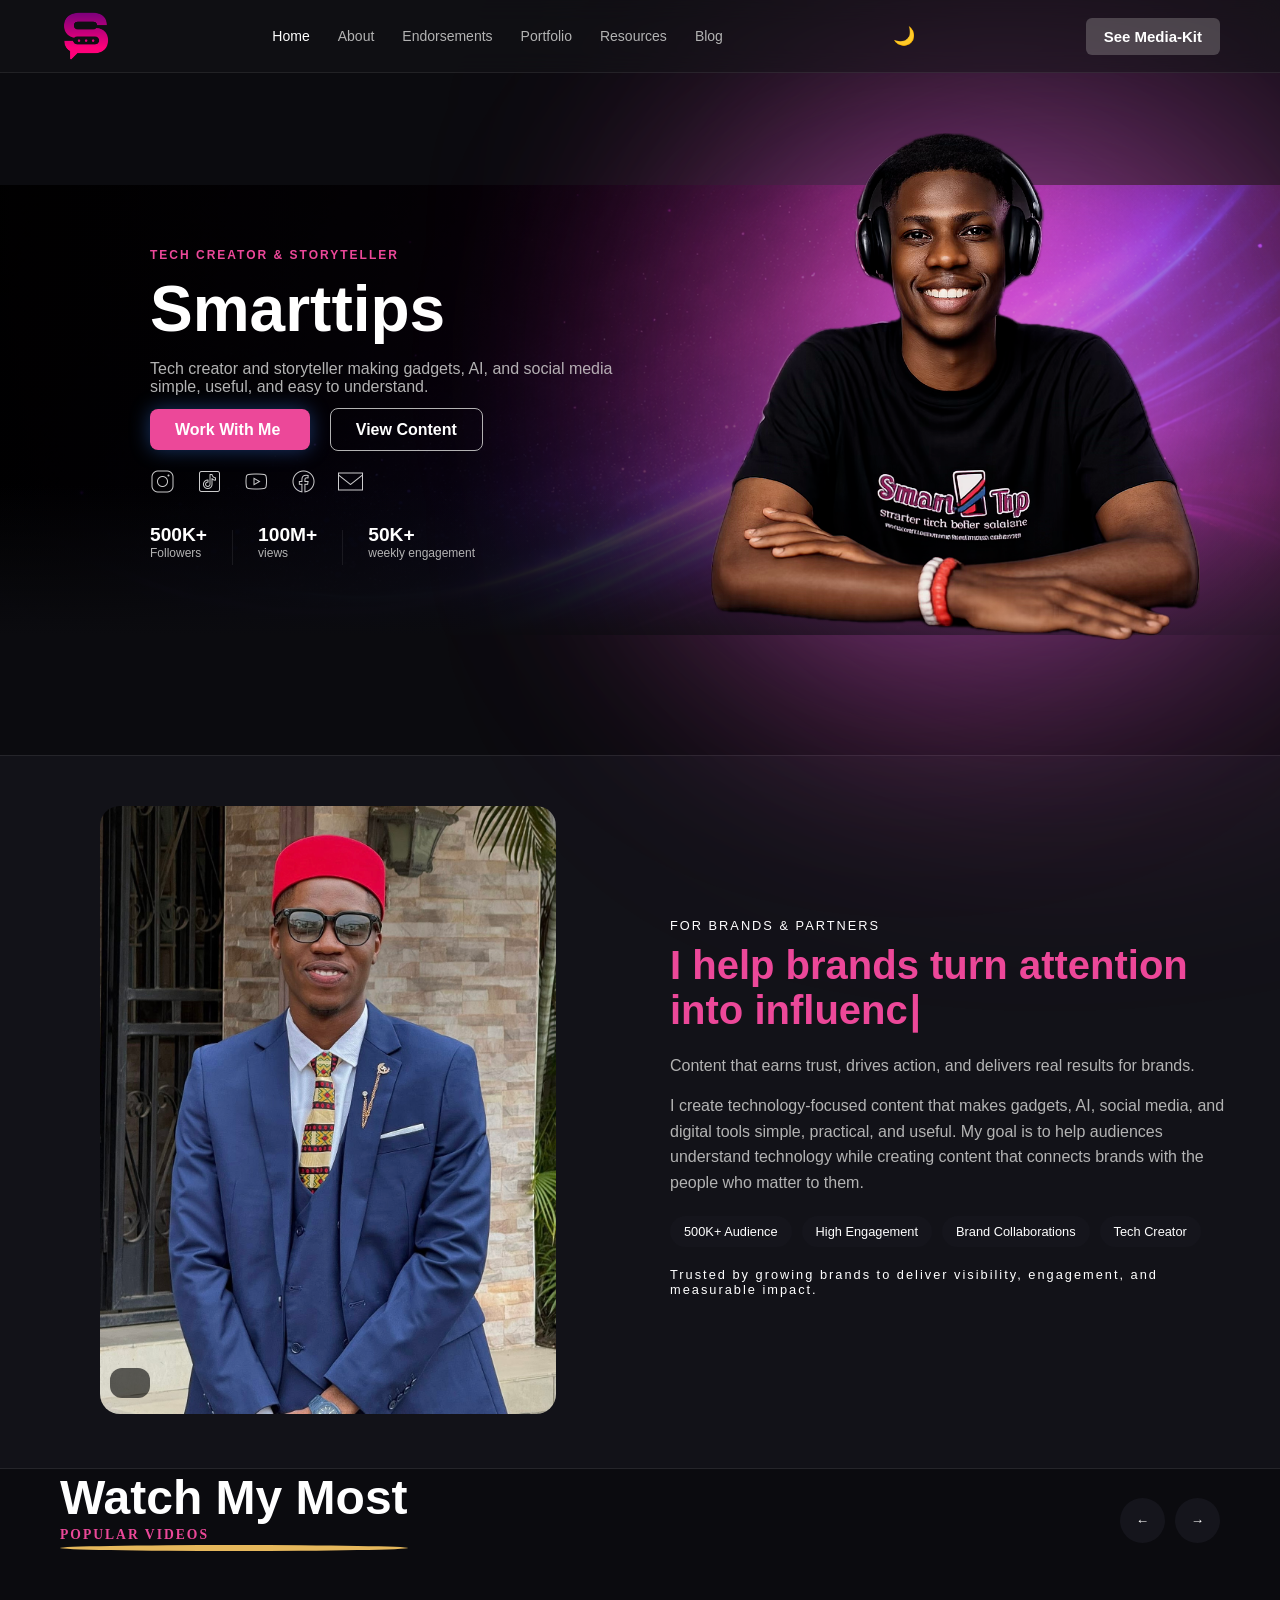
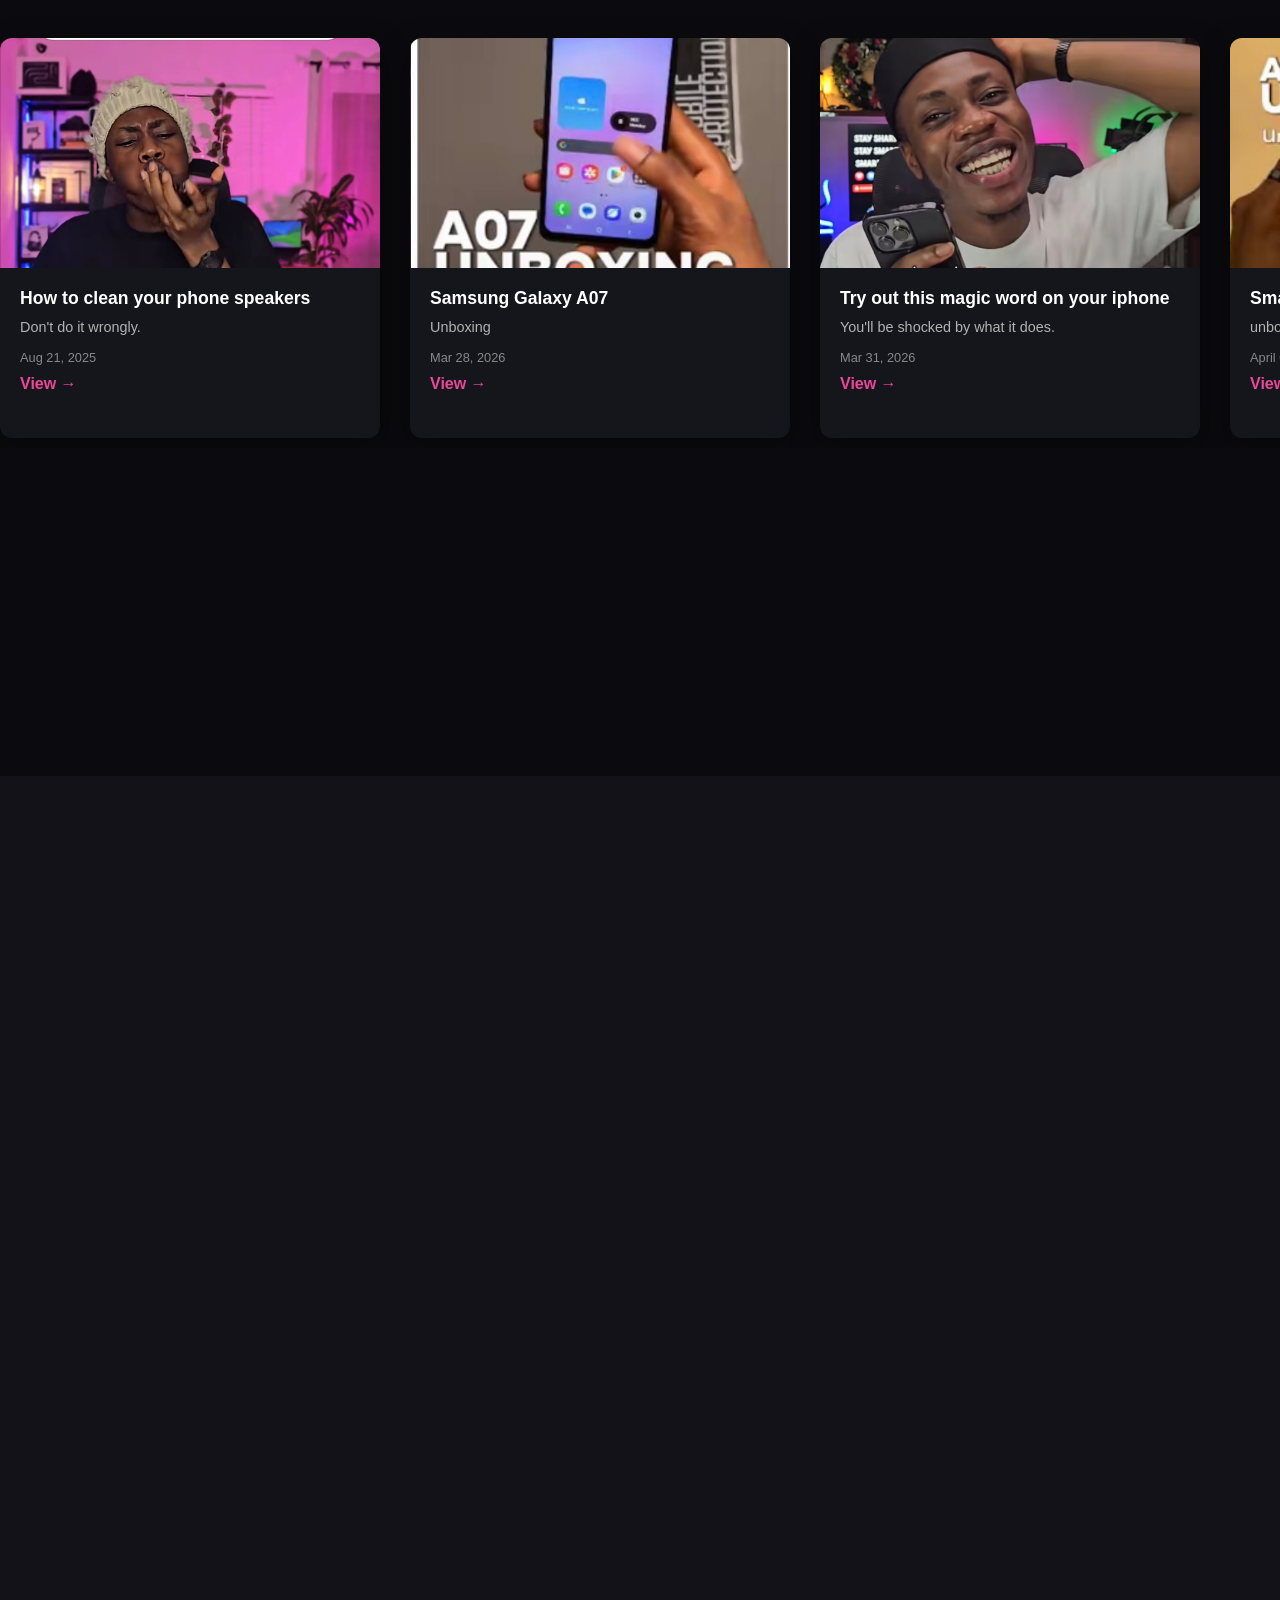
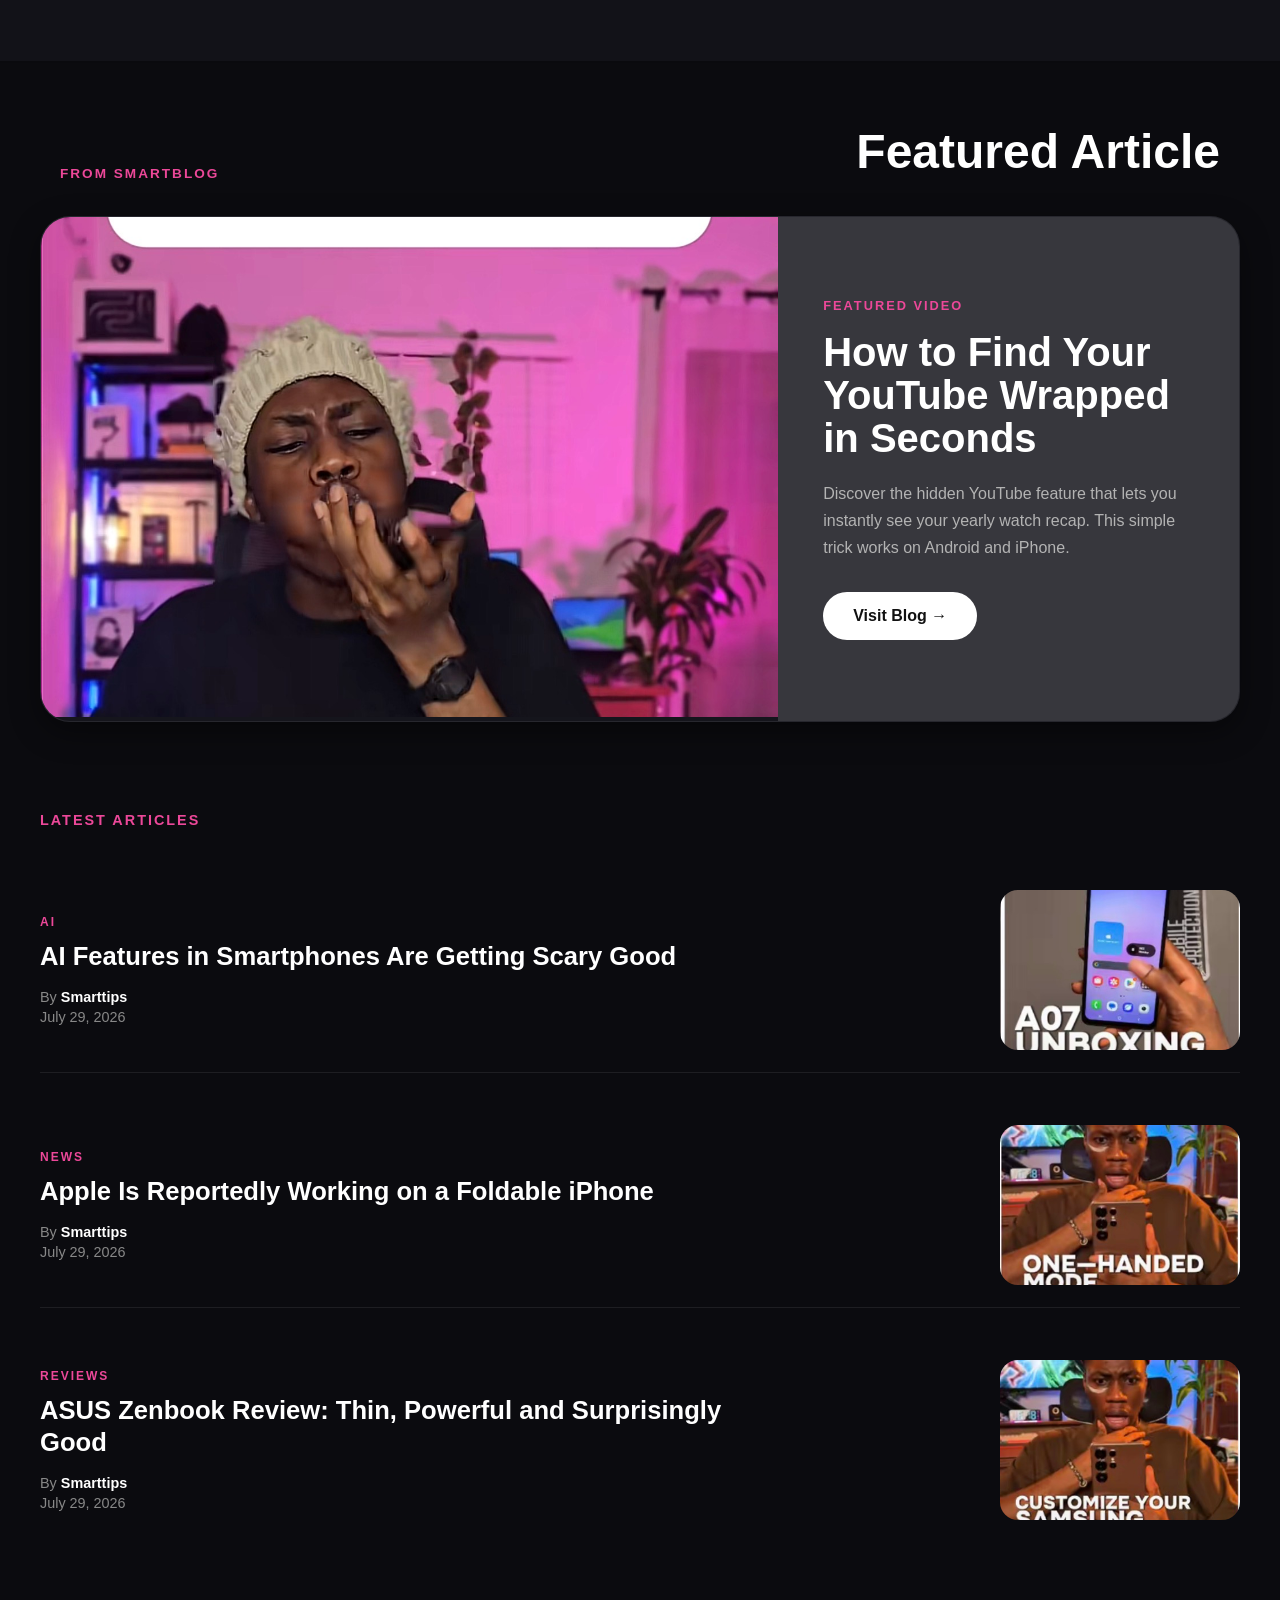
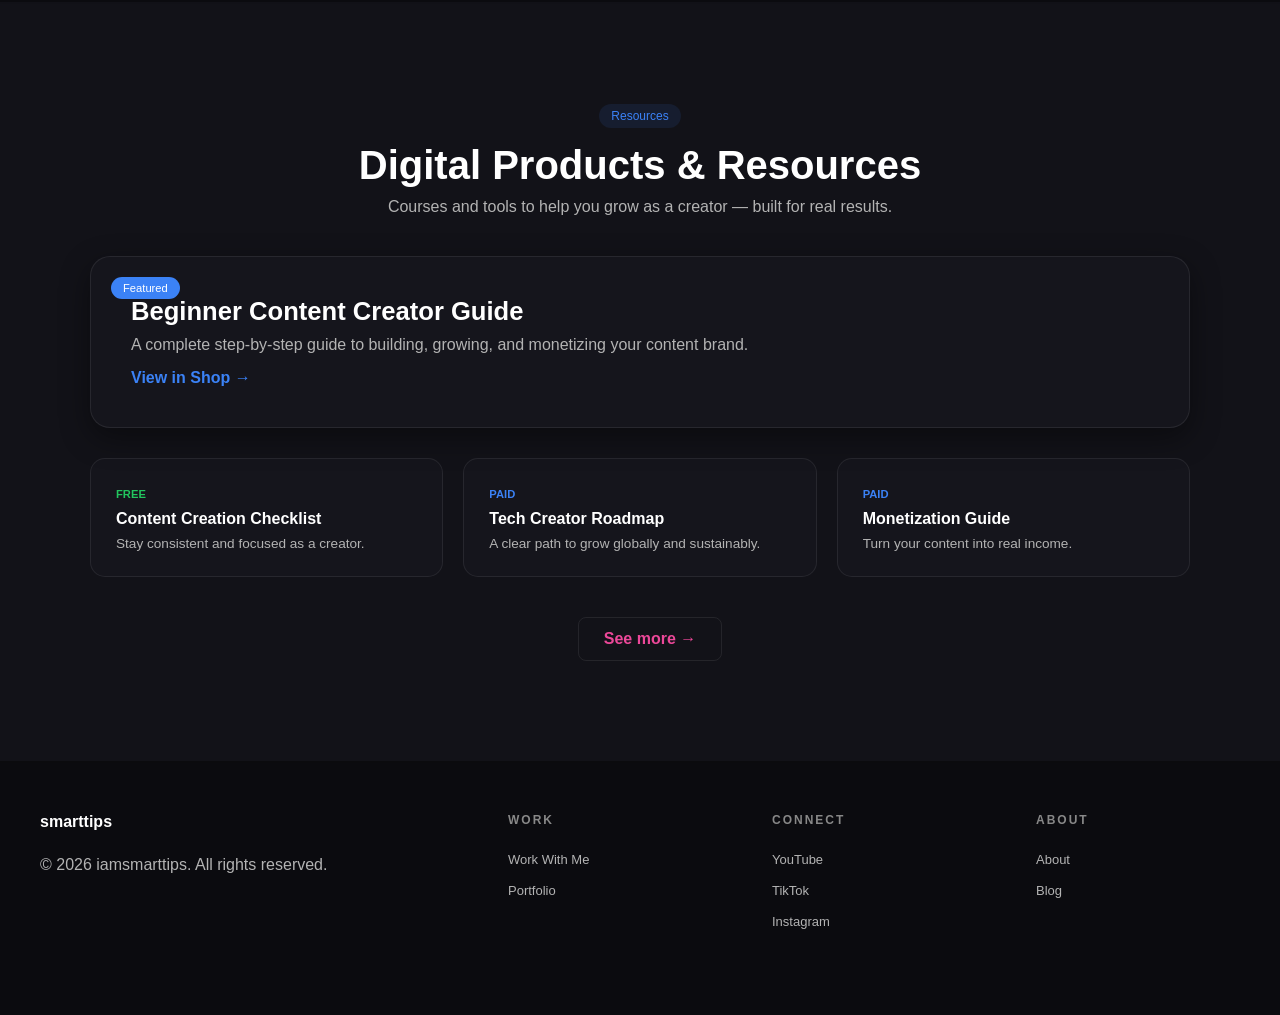
==== commit f88e9459: "Update index.html" ====
--- a/index.html
+++ b/index.html
@@ -1,606 +1,537 @@
-<!DOCTYPE html>
+<!doctype html>
 <html lang="en">
-<head>
-
-  <meta charset="UTF-8">
-  <meta name="viewport" content="width=device-width, initial-scale=1.0">
-  <link rel="icon" href="assets/icons/SMARTTIPS LOGO Favicon.png">
-
-  <!-- Font Awesome -->
-  <link
-    rel="stylesheet"
-    href="https://cdnjs.cloudflare.com/ajax/libs/font-awesome/6.5.2/css/all.min.css"
-  >
-
-  <!-- SEO -->
-  <title>Smarttips | Tech Creator, Gadget Reviews & AI Tips</title>
-
-  <meta
-    name="description"
-    content="Smarttips is a Nigerian tech creator sharing practical gadget reviews, AI tools, smartphone tips, and social media insights to make technology simple and useful."
-  >
-
-  <meta
-    name="keywords"
-    content="Smarttips, tech creator Nigeria, Nigerian tech creator, gadget reviews, smartphone tips, AI tools, technology Nigeria, tech tips, social media tips"
-  >
-
-  <meta name="author" content="Smarttips">
-  <meta name="robots" content="index, follow">
-
-  <link rel="canonical" href="https://iamsmarttips.com/">
-
-  <!-- Open Graph -->
-  <meta property="og:type" content="website">
-  <meta property="og:title" content="Smarttips | Tech Creator, Gadget Reviews & AI Tips">
-
-  <meta
-    property="og:description"
-    content="Tech, gadgets, AI, and social media made simple, useful, and easy to understand."
-  >
-
-  <meta property="og:url" content="https://iamsmarttips.com/">
-  <meta property="og:site_name" content="Smarttips">
-
-  <meta
-    property="og:image"
-    content="https://iamsmarttips.com/assets/images/Egwuonwu-Micheal1.png"
-  >
-
-  <meta
-    property="og:image:alt"
-    content="Smarttips — Tech Creator"
-  >
-
-  <!-- Twitter / X -->
-  <meta name="twitter:card" content="summary_large_image">
-
-  <meta
-    name="twitter:title"
-    content="Smarttips | Tech Creator, Gadget Reviews & AI Tips"
-  >
-
-  <meta
-    name="twitter:description"
-    content="Tech, gadgets, AI, and social media made simple, useful, and easy to understand."
-  >
-
-  <meta
-    name="twitter:image"
-    content="https://iamsmarttips.com/assets/images/Egwuonwu-Micheal1.png"
-  >
-
-  <!-- Stylesheets -->
-  <link rel="stylesheet" href="css/variables.css">
-  <link rel="stylesheet" href="css/global.css">
-  <link rel="stylesheet" href="css/navbar.css">
-  <link rel="stylesheet" href="css/home.css">
-  <link rel="stylesheet" href="css/footer.css">
-
-</head>
-<body>
-
-<!-- NAVBAR -->
-<nav class="navbar">
-
-  <div class="nav-container">
-
-    <div class="logo">
-      <img src="assets/icons/SMARTTIPS LOGO Favicon.png" alt="smarttips website logo">
-    </div>
-
-    <div class="nav-links">
-      <a href="index.html">Home</a>
-      <a href="portfolio.html">Portfolio</a>
-      <a href="about.html">About</a>
-      <a href="shop.html">Resources</a>
-      <a href="blog.html" target="_blank" rel="noopener">Blog</a>
-    </div>
-
-    <div class="theme-toggle">
-    🌙
-    </div>
-
-    <a href="media-kit.html" class="nav-btn">
-    See Media-Kit
-    </a>
-
-  <!-- MOBILE MENU BUTTON -->
-  <div class="menu-toggle">
-
-    <span></span>
-    <span></span>
-    <span></span>
-
-  </div>
-
-  </div>
-
-</nav>
-
-<!-- MOBILE MENU -->
-
-<div class="mobile-menu">
-
-  <!-- HEADER -->
-
-    <button class="close-menu">
-      ✕
-    </button>
-
-  <!-- PROFILE -->
-
-  <div class="mobile-profile">
-
-    <img
-      src="assets/images/Egwuonwu-Micheal2022.png"
-      alt="Smarttips tech creator">
-
-    <h3>Smarttips</h3>
-
-    <p>Tech Creator & Storyteller</p>
-
-  </div>
-
-  <!-- NAVIGATION -->
-
-<div class="mobile-links">
-
-  <a href="index.html">
-
-    <span class="menu-icon">
-      <img src="assets/icons/house.svg" alt="Home">
-    </span>
-
-    <span class="menu-text">Home</span>
-
-  </a>
-
-    <a href="portfolio.html">
-
-    <span class="menu-icon">
-      <img src="assets/icons/clapperboard.svg" alt="Content">
-    </span>
-
-    <span class="menu-text">Portfolio</span>
-
-  </a>
-
-  <a href="about.html">
-
-    <span class="menu-icon">
-      <img src="assets/icons/user.svg" alt="About">
-    </span>
-
-    <span class="menu-text">About</span>
-
-  </a>
-
-  <a href="shop.html">
-
-    <span class="menu-icon">
-      <img src="assets/icons/shopping-bag.svg" alt="Shop">
-    </span>
-
-    <span class="menu-text">Resources</span>
-
-  </a>
-
-  <a href="blog.html" target="_blank" rel="noopener">
-
-    <span class="menu-icon">
-      <img src="assets/icons/square-pen.svg" alt="Blog">
-    </span>
-
-    <span class="menu-text">Blog</span>
-
-  </a>
-
-  <a href="media-kit.html">
-
-    <span class="menu-icon">
-      <img src="assets/icons/file-text.svg" alt="Media Kit">
-    </span>
-
-    <span class="menu-text">Media Kit</span>
-
-  </a>
-
-</div>
-
-  <!-- SOCIALS -->
-
-<div class="mobile-socials">
-
-  <h4>FIND ME</h4>
-
-  <a href="https://www.tiktok.com/@iamsmarttips?_r=1&_t=ZN-97TVsEQUXy7"
-     target="_blank"
-     rel="noopener noreferrer">
-
-    <div class="social-left">
-
-      <img
-        src="assets/icons/TT.png"
-        alt="TikTok">
-
-      <span>TikTok</span>
-
-    </div>
-
-    <span class="external-icon">
-
-      <img
-        src="assets/icons/external-link.svg"
-        alt="External Link">
-
-    </span>
-
-  </a>
-
-  <a href="https://youtube.com/@iamsmarttips?si=r2zOyhBVSeAdS86y"
-     target="_blank"
-      rel="noopener noreferrer">
-    <div class="social-left">
-
-      <img
-        src="assets/icons/yt.png"
-        alt="YouTube">
-
-      <span>YouTube</span>
-
-    </div>
-
-    <span class="external-icon">
-
-      <img
-        src="assets/icons/external-link.svg"
-        alt="External Link">
-
-    </span>
-
-  </a>
-
-  <a href="https://www.instagram.com/smarttips_techcreator?igsh=MWduMXdvc20xcTI0"
-     target="_blank"
-     rel="noopener noreferrer">
-
-    <div class="social-left">
-
-      <img
-        src="assets/icons/IG.png"
-        alt="Instagram">
-
-      <span>Instagram</span>
-
-    </div>
-
-    <span class="external-icon">
-
-      <img
-        src="assets/icons/external-link.svg"
-        alt="External Link">
-
-    </span>
-
-  </a>
-
-  <a href="https://www.facebook.com/share/18SCiGnuAE/?mibextid=wwXIfr"
-     target="_blank"
-     rel="noopener noreferrer">
-
-    <div class="social-left">
-
-      <img
-        src="assets/icons/fb.png"
-        alt="Facebook">
-
-    <span>Facebook</span>
-
-    </div>
-
-    <span class="external-icon">
-
-      <img
-        src="assets/icons/external-link.svg"
-        alt="External Link">
-
-    </span>
-
-  </a>
-
-  <a href="mailto:contact@iamsmarttips.com">
-
-    <div class="social-left">
-
-      <img
-        src="assets/icons/gmail.png"
-        alt="Email">
-
-      <span>Email</span>
-
-    </div>
-
-    <span class="external-icon">
-
-      <img
-        src="assets/icons/external-link.svg"
-        alt="External Link">
-
-    </span>
-
-  </a>
-
-</div>
-
-  <!-- CTA -->
-
-  <div class="mobile-cta">
-
-    <a href="mailto:contact@iamsmarttips.com">
-
-      Work With Me
-
-    </a>
-
-  </div>
-
-</div>
-
-<div class="mobile-overlay"></div>
-
-<!-- HERO -->
-<section class="hero">
-
-  <div class="hero-fade"></div>
-
-  <!-- LEFT -->
-  <div class="hero-text reveal reveal-left">
-
-    <p class="hero-label">Tech Creator & Storyteller </p>
-
-    <h1>Smarttips</h1>
-
-  <p class="hero-role">
-    Tech creator and storyteller making gadgets, AI, and social media <br>
-    simple, useful, and easy to understand.
-  </p>
-
-    <!-- BUTTONS -->
-    <div class="buttons">
-
-      <a href="mailto:contact@iamsmarttips.com" class="btn primary">
-        Work With Me
-      </a>
-
-      <a href="portfolio.html" class="btn secondary">
-
-        View Content
-
-        <svg>
-          <rect
-            x="0"
-            y="0"
-            width="100%"
-            height="100%">
-          </rect>
-        </svg>
-
-      </a>
-
-    </div>
-
-    <!-- SOCIALS (LIGHT MODE USES THIS) -->
-    <div class="hero-socials">
-
-      <a href="https://www.instagram.com/smarttips_techcreator?igsh=MWduMXdvc20xcTI0" target="_blank">
-        <img
-          src="assets/icons/IG.png"
-          alt="Instagram">
-      </a>
-
-      <a href="https://www.tiktok.com/@iamsmarttips?_r=1&_t=ZN-97TVsEQUXy7" target="_blank">
-        <img
-          src="assets/icons/TT.png"
-          alt="TikTok">
-      </a>
-
-      <a href="https://youtube.com/@iamsmarttips?si=r2zOyhBVSeAdS86y" target="_blank">
-        <img
-          src="assets/icons/yt.png"
-          alt="YouTube">
-      </a>
-
-      <a href="https://www.facebook.com/share/18SCiGnuAE/?mibextid=wwXIfr" target="_blank">
-        <img
-          src="assets/icons/fb.png"
-          alt="Facebook">
-      </a>
-
-      <a href="mailto:contact@iamsmarttips.com">
-        <img
-          src="assets/icons/gmail.png"
-          alt="Email">
-      </a>
-
-    </div>
-
-        <div class="hero-light-stats">
-
-      <div class="hero-light-stat">
-        <h3>500K+</h3>
-        <p>Followers</p>
+   <head>
+      <meta charset="UTF-8" />
+      <meta name="viewport" content="width=device-width, initial-scale=1.0" />
+      <link rel="icon" href="assets/icons/SMARTTIPS LOGO Favicon.png" />
+
+      <!-- Font Awesome -->
+      <link
+         rel="stylesheet"
+         href="https://cdnjs.cloudflare.com/ajax/libs/font-awesome/6.5.2/css/all.min.css"
+      />
+
+      <!-- SEO -->
+      <title>Smarttips | Tech Creator, Gadget Reviews & AI Tips</title>
+
+      <meta
+         name="description"
+         content="Smarttips is a Nigerian tech creator sharing practical gadget reviews, AI tools, smartphone tips, and social media insights to make technology simple and useful."
+      />
+
+      <meta
+         name="keywords"
+         content="Smarttips, tech creator Nigeria, Nigerian tech creator, gadget reviews, smartphone tips, AI tools, technology Nigeria, tech tips, social media tips"
+      />
+
+      <meta name="author" content="Smarttips" />
+      <meta name="robots" content="index, follow" />
+
+      <link rel="canonical" href="https://iamsmarttips.com/" />
+
+      <!-- Open Graph -->
+      <meta property="og:type" content="website" />
+      <meta
+         property="og:title"
+         content="Smarttips | Tech Creator, Gadget Reviews & AI Tips"
+      />
+
+      <meta
+         property="og:description"
+         content="Tech, gadgets, AI, and social media made simple, useful, and easy to understand."
+      />
+
+      <meta property="og:url" content="https://iamsmarttips.com/" />
+      <meta property="og:site_name" content="Smarttips" />
+
+      <meta
+         property="og:image"
+         content="https://iamsmarttips.com/assets/images/Egwuonwu-Micheal1.png"
+      />
+
+      <meta property="og:image:alt" content="Smarttips — Tech Creator" />
+
+      <!-- Twitter / X -->
+      <meta name="twitter:card" content="summary_large_image" />
+
+      <meta
+         name="twitter:title"
+         content="Smarttips | Tech Creator, Gadget Reviews & AI Tips"
+      />
+
+      <meta
+         name="twitter:description"
+         content="Tech, gadgets, AI, and social media made simple, useful, and easy to understand."
+      />
+
+      <meta
+         name="twitter:image"
+         content="https://iamsmarttips.com/assets/images/Egwuonwu-Micheal1.png"
+      />
+
+      <!-- Stylesheets -->
+      <link rel="stylesheet" href="css/variables.css" />
+      <link rel="stylesheet" href="css/global.css" />
+      <link rel="stylesheet" href="css/navbar.css" />
+      <link rel="stylesheet" href="css/home.css" />
+      <link rel="stylesheet" href="css/footer.css" />
+   </head>
+   <body>
+      <!-- NAVBAR -->
+      <nav class="navbar">
+         <div class="nav-container">
+            <div class="logo">
+               <img
+                  src="assets/icons/SMARTTIPS LOGO Favicon.png"
+                  alt="smarttips website logo"
+               />
+            </div>
+
+            <div class="nav-links">
+               <a href="index.html">Home</a>
+               <a href="about.html">About</a>
+               <a href="endorsements.html">Endorsements</a>
+               <a href="portfolio.html">Portfolio</a>
+               <a href="shop.html">Resources</a>
+               <a href="blog.html" target="_blank" rel="noopener">Blog</a>
+            </div>
+
+            <div class="theme-toggle">🌙</div>
+
+            <a href="media-kit.html" class="nav-btn"> See Media-Kit </a>
+
+            <!-- MOBILE MENU BUTTON -->
+            <div class="menu-toggle">
+               <span></span>
+               <span></span>
+               <span></span>
+            </div>
+         </div>
+      </nav>
+
+      <!-- MOBILE MENU -->
+
+      <div class="mobile-menu">
+         <!-- HEADER -->
+
+         <button class="close-menu">✕</button>
+
+         <!-- PROFILE -->
+
+         <div class="mobile-profile">
+            <img
+               src="assets/images/Egwuonwu-Micheal2022.png"
+               alt="Smarttips tech creator"
+            />
+
+            <h3>Smarttips</h3>
+
+            <p>Tech Creator & Storyteller</p>
+         </div>
+
+         <!-- NAVIGATION -->
+
+         <div class="mobile-links">
+            <a href="index.html">
+               <span class="menu-icon">
+                  <img src="assets/icons/house.svg" alt="Home" />
+               </span>
+
+               <span class="menu-text">Home</span>
+            </a>
+
+            <a href="portfolio.html">
+               <span class="menu-icon">
+                  <img src="assets/icons/clapperboard.svg" alt="Content" />
+               </span>
+
+               <span class="menu-text">Portfolio</span>
+            </a>
+
+            <a href="about.html">
+               <span class="menu-icon">
+                  <img src="assets/icons/user.svg" alt="About" />
+               </span>
+
+               <span class="menu-text">About</span>
+            </a>
+
+            <a href="shop.html">
+               <span class="menu-icon">
+                  <img src="assets/icons/shopping-bag.svg" alt="Shop" />
+               </span>
+
+               <span class="menu-text">Resources</span>
+            </a>
+
+            <a href="endorsements.html">
+               <span class="menu-icon">
+                  <img src="assets/icons/square-pen.svg" alt="Endorsements" />
+               </span>
+
+               <span class="menu-text">Endorsements</span>
+            </a>
+
+            <a href="blog.html" target="_blank" rel="noopener">
+               <span class="menu-icon">
+                  <img src="assets/icons/square-pen.svg" alt="Blog" />
+               </span>
+
+               <span class="menu-text">Blog</span>
+            </a>
+
+            <a href="media-kit.html">
+               <span class="menu-icon">
+                  <img src="assets/icons/file-text.svg" alt="Media Kit" />
+               </span>
+
+               <span class="menu-text">Media Kit</span>
+            </a>
+         </div>
+
+         <!-- SOCIALS -->
+
+         <div class="mobile-socials">
+            <h4>FIND ME</h4>
+
+            <a
+               href="https://www.tiktok.com/@iamsmarttips?_r=1&_t=ZN-97TVsEQUXy7"
+               target="_blank"
+               rel="noopener noreferrer"
+            >
+               <div class="social-left">
+                  <img src="assets/icons/TT.png" alt="TikTok" />
+
+                  <span>TikTok</span>
+               </div>
+
+               <span class="external-icon">
+                  <img
+                     src="assets/icons/external-link.svg"
+                     alt="External Link"
+                  />
+               </span>
+            </a>
+
+            <a
+               href="https://youtube.com/@iamsmarttips?si=r2zOyhBVSeAdS86y"
+               target="_blank"
+               rel="noopener noreferrer"
+            >
+               <div class="social-left">
+                  <img src="assets/icons/yt.png" alt="YouTube" />
+
+                  <span>YouTube</span>
+               </div>
+
+               <span class="external-icon">
+                  <img
+                     src="assets/icons/external-link.svg"
+                     alt="External Link"
+                  />
+               </span>
+            </a>
+
+            <a
+               href="https://www.instagram.com/smarttips_techcreator?igsh=MWduMXdvc20xcTI0"
+               target="_blank"
+               rel="noopener noreferrer"
+            >
+               <div class="social-left">
+                  <img src="assets/icons/IG.png" alt="Instagram" />
+
+                  <span>Instagram</span>
+               </div>
+
+               <span class="external-icon">
+                  <img
+                     src="assets/icons/external-link.svg"
+                     alt="External Link"
+                  />
+               </span>
+            </a>
+
+            <a
+               href="https://www.facebook.com/share/18SCiGnuAE/?mibextid=wwXIfr"
+               target="_blank"
+               rel="noopener noreferrer"
+            >
+               <div class="social-left">
+                  <img src="assets/icons/fb.png" alt="Facebook" />
+
+                  <span>Facebook</span>
+               </div>
+
+               <span class="external-icon">
+                  <img
+                     src="assets/icons/external-link.svg"
+                     alt="External Link"
+                  />
+               </span>
+            </a>
+
+            <a href="mailto:contact@iamsmarttips.com">
+               <div class="social-left">
+                  <img src="assets/icons/gmail.png" alt="Email" />
+
+                  <span>Email</span>
+               </div>
+
+               <span class="external-icon">
+                  <img
+                     src="assets/icons/external-link.svg"
+                     alt="External Link"
+                  />
+               </span>
+            </a>
+         </div>
+
+         <!-- CTA -->
+
+         <div class="mobile-cta">
+            <a href="mailto:contact@iamsmarttips.com"> Work With Me </a>
+         </div>
       </div>
 
-      <div class="hero-light-divider"></div>
-
-      <div class="hero-light-stat">
-        <h3>100M+</h3>
-        <p>Views</p>
-      </div>
-
-      <div class="hero-light-divider"></div>
-
-      <div class="hero-light-stat">
-        <h3>50K+</h3>
-        <p>weekly engagement</p>
-      </div>
-
-    </div>
-
-    <div class="stats">
-
-      <div class="stat-item">
-
-        <div class="stat-text">
-          <h3>500K+</h3>
-          <p>Followers</p>
-        </div>
-
-      </div>
-
-      <div class="divider"></div>
-
-      <div class="stat-item">
-
-        <div class="stat-text">
-          <h3>100M+</h3>
-          <p>views</p>
-        </div>
-
-      </div>
-
-      <div class="divider"></div>
-
-      <div class="stat-item">
-
-        <div class="stat-text">
-          <h3>50K+</h3>
-          <p>weekly engagement</p>
-        </div>
-
-      </div>
-
-    </div>
-
-  </div>
-
-  <!-- RIGHT -->
-  <div class="hero-image reveal reveal-right">
-
-    <img
-      id="heroPhoto"
-      src="assets/images/Egwuonwu-Micheal1.png"
-      alt="Smarttips tech creator">
-
-  </div>
-
-</section>
-
-<!-- ABOUT -->
-<section class="about">
-  <div class="about-container">
-
-    <div class="about-image reveal reveal-left">
-      <img src="assets/images/about.jpg" alt="Smarttips tech creator">
-      <div class="about-badge">
-      </div>
-    </div>
-
-    <div class="about-content reveal reveal-right">
-      <p class="about-label">FOR BRANDS & PARTNERS</p>
-
-    <h2 id="rotating-headline">
-      I help brands turn attention into influence.
-    </h2>
-
-      <p class="about-desc">
-        Content that earns trust, drives action, and delivers real results for brands.
-      </p>
-
-    <p class="about-desc">
-
-            I create technology-focused content that makes gadgets, AI,
-
-            social media, and digital tools simple, practical, and useful.
-
-            My goal is to help audiences understand technology while creating
-
-            content that connects brands with the people who matter to them.
-
-          </p>
-
-
-      <div class="about-tags">
-        <span>500K+ Audience</span>
-        <span>High Engagement</span>
-        <span>Brand Collaborations</span>
-        <span>Tech Creator</span>
-      </div>
-
-      <p class="about-label">Trusted by growing brands to deliver visibility, engagement, and measurable impact.</p>
-       <!--<a href="media-kit.html"   class="btn primary">See Media-Kit</a> -->
-      
-    </div>
-
-  </div>
-</section>
-
-<!-- FEATURED -->
-<section class="featured">
-
-  <div class="featured-header reveal">
-    <h2 class="featured-title">
-      Watch My Most <br>
-      <span class="highlight">Popular Videos</span>
-    </h2>
-
-    <div class="featured-arrows">
-      <button class="arrow left">←</button>
-      <button class="arrow right">→</button>
-    </div>
-  </div>
-
-  <div class="video-scroll reveal">
-    <div class="featured-card"> 
-      <img src="assets/images/clean 1.jpg" alt="How to clean your phone speakers">
-      <div class="featured-card-content">
-        <h3>How to clean your phone speakers</h3>
-        <p class="featured-desc">Don't do it wrongly.</p>
-        <p class="date">Aug 21, 2025</p>
-        <a href="https://vm.tiktok.com/ZNRKn5pAa/">View →</a>
-      </div>
-    </div>
-    <div class="featured-card"> 
-      <img src="assets/images/img2.jpg" alt="Samsung Galaxy A07 unboxing">
-      <div class="featured-card-content">
-        <h3>Samsung Galaxy A07 </h3>
-        <p class="featured-desc">Unboxing</p>
-        <p class="date">Mar 28, 2026</p>
-        <a href="https://vm.tiktok.com/ZGdxCFHpt/">View →</a>
-      </div>
-    </div>
-        <div class="featured-card"> 
-      <img src="assets/images/secret imagic .jpg" alt="iPhone magic word feature">
-      <div class="featured-card-content">
-        <h3>Try out this magic word on your iphone</h3>
-        <p class="featured-desc">You'll be shocked by what it does.</p>
-        <p class="date">Mar 31, 2026</p>
-        <a href="https://vm.tiktok.com/ZNRKnUVPg/">View →</a>
-      </div>
-    </div> 
-
-        <div class="featured-card"> 
-      <img src="assets/images/img5.jpg" alt="Smart Glass unboxing">
-      <div class="featured-card-content">
-        <h3>Smart Glass </h3>
-        <p class="featured-desc">unboxing</p>
-        <p class="date">April 04, 2026</p>
-        <a href="https://vm.tiktok.com/ZGdxQf5na/">View →</a>
-      </div>
-    </div>
-
-        <!-- <div class="featured-card"> 
+      <div class="mobile-overlay"></div>
+
+      <!-- HERO -->
+      <section class="hero">
+         <div class="hero-fade"></div>
+
+         <!-- LEFT -->
+         <div class="hero-text reveal reveal-left">
+            <p class="hero-label">Tech Creator & Storyteller</p>
+
+            <h1>Smarttips</h1>
+
+            <p class="hero-role">
+               Tech creator and storyteller making gadgets, AI, and social media
+               <br />
+               simple, useful, and easy to understand.
+            </p>
+
+            <!-- BUTTONS -->
+            <div class="buttons">
+               <a href="mailto:contact@iamsmarttips.com" class="btn primary">
+                  Work With Me
+               </a>
+
+               <a href="portfolio.html" class="btn secondary">
+                  View Content
+
+                  <svg>
+                     <rect x="0" y="0" width="100%" height="100%"></rect>
+                  </svg>
+               </a>
+            </div>
+
+            <!-- SOCIALS (LIGHT MODE USES THIS) -->
+            <div class="hero-socials">
+               <a
+                  href="https://www.instagram.com/smarttips_techcreator?igsh=MWduMXdvc20xcTI0"
+                  target="_blank"
+               >
+                  <img src="assets/icons/IG.png" alt="Instagram" />
+               </a>
+
+               <a
+                  href="https://www.tiktok.com/@iamsmarttips?_r=1&_t=ZN-97TVsEQUXy7"
+                  target="_blank"
+               >
+                  <img src="assets/icons/TT.png" alt="TikTok" />
+               </a>
+
+               <a
+                  href="https://youtube.com/@iamsmarttips?si=r2zOyhBVSeAdS86y"
+                  target="_blank"
+               >
+                  <img src="assets/icons/yt.png" alt="YouTube" />
+               </a>
+
+               <a
+                  href="https://www.facebook.com/share/18SCiGnuAE/?mibextid=wwXIfr"
+                  target="_blank"
+               >
+                  <img src="assets/icons/fb.png" alt="Facebook" />
+               </a>
+
+               <a href="mailto:contact@iamsmarttips.com">
+                  <img src="assets/icons/gmail.png" alt="Email" />
+               </a>
+            </div>
+
+            <div class="hero-light-stats">
+               <div class="hero-light-stat">
+                  <h3>500K+</h3>
+                  <p>Followers</p>
+               </div>
+
+               <div class="hero-light-divider"></div>
+
+               <div class="hero-light-stat">
+                  <h3>100M+</h3>
+                  <p>Views</p>
+               </div>
+
+               <div class="hero-light-divider"></div>
+
+               <div class="hero-light-stat">
+                  <h3>50K+</h3>
+                  <p>weekly engagement</p>
+               </div>
+            </div>
+
+            <div class="stats">
+               <div class="stat-item">
+                  <div class="stat-text">
+                     <h3>500K+</h3>
+                     <p>Followers</p>
+                  </div>
+               </div>
+
+               <div class="divider"></div>
+
+               <div class="stat-item">
+                  <div class="stat-text">
+                     <h3>100M+</h3>
+                     <p>views</p>
+                  </div>
+               </div>
+
+               <div class="divider"></div>
+
+               <div class="stat-item">
+                  <div class="stat-text">
+                     <h3>50K+</h3>
+                     <p>weekly engagement</p>
+                  </div>
+               </div>
+            </div>
+         </div>
+
+         <!-- RIGHT -->
+         <div class="hero-image reveal reveal-right">
+            <img
+               id="heroPhoto"
+               src="assets/images/Egwuonwu-Micheal1.png"
+               alt="Smarttips tech creator"
+            />
+         </div>
+      </section>
+
+      <!-- ABOUT -->
+      <section class="about">
+         <div class="about-container">
+            <div class="about-image reveal reveal-left">
+               <img
+                  src="assets/images/about.jpg"
+                  alt="Smarttips tech creator"
+               />
+               <div class="about-badge"></div>
+            </div>
+
+            <div class="about-content reveal reveal-right">
+               <p class="about-label">FOR BRANDS & PARTNERS</p>
+
+               <h2 id="rotating-headline">
+                  I help brands turn attention into influence.
+               </h2>
+
+               <p class="about-desc">
+                  Content that earns trust, drives action, and delivers real
+                  results for brands.
+               </p>
+
+               <p class="about-desc">
+                  I create technology-focused content that makes gadgets, AI,
+                  social media, and digital tools simple, practical, and useful.
+                  My goal is to help audiences understand technology while
+                  creating content that connects brands with the people who
+                  matter to them.
+               </p>
+
+               <div class="about-tags">
+                  <span>500K+ Audience</span>
+                  <span>High Engagement</span>
+                  <span>Brand Collaborations</span>
+                  <span>Tech Creator</span>
+               </div>
+
+               <p class="about-label">
+                  Trusted by growing brands to deliver visibility, engagement,
+                  and measurable impact.
+               </p>
+               <!--<a href="media-kit.html"   class="btn primary">See Media-Kit</a> -->
+            </div>
+         </div>
+      </section>
+
+      <!-- FEATURED -->
+      <section class="featured">
+         <div class="featured-header reveal">
+            <h2 class="featured-title">
+               Watch My Most <br />
+               <span class="highlight">Popular Videos</span>
+            </h2>
+
+            <div class="featured-arrows">
+               <button class="arrow left">←</button>
+               <button class="arrow right">→</button>
+            </div>
+         </div>
+
+         <div class="video-scroll reveal">
+            <div class="featured-card">
+               <img
+                  src="assets/images/clean 1.jpg"
+                  alt="How to clean your phone speakers"
+               />
+               <div class="featured-card-content">
+                  <h3>How to clean your phone speakers</h3>
+                  <p class="featured-desc">Don't do it wrongly.</p>
+                  <p class="date">Aug 21, 2025</p>
+                  <a href="https://vm.tiktok.com/ZNRKn5pAa/">View →</a>
+               </div>
+            </div>
+            <div class="featured-card">
+               <img
+                  src="assets/images/img2.jpg"
+                  alt="Samsung Galaxy A07 unboxing"
+               />
+               <div class="featured-card-content">
+                  <h3>Samsung Galaxy A07</h3>
+                  <p class="featured-desc">Unboxing</p>
+                  <p class="date">Mar 28, 2026</p>
+                  <a href="https://vm.tiktok.com/ZGdxCFHpt/">View →</a>
+               </div>
+            </div>
+            <div class="featured-card">
+               <img
+                  src="assets/images/secret imagic .jpg"
+                  alt="iPhone magic word feature"
+               />
+               <div class="featured-card-content">
+                  <h3>Try out this magic word on your iphone</h3>
+                  <p class="featured-desc">
+                     You'll be shocked by what it does.
+                  </p>
+                  <p class="date">Mar 31, 2026</p>
+                  <a href="https://vm.tiktok.com/ZNRKnUVPg/">View →</a>
+               </div>
+            </div>
+
+            <div class="featured-card">
+               <img src="assets/images/img5.jpg" alt="Smart Glass unboxing" />
+               <div class="featured-card-content">
+                  <h3>Smart Glass</h3>
+                  <p class="featured-desc">unboxing</p>
+                  <p class="date">April 04, 2026</p>
+                  <a href="https://vm.tiktok.com/ZGdxQf5na/">View →</a>
+               </div>
+            </div>
+
+            <!-- <div class="featured-card"> 
       <img src="assets/images/clean 1.jpg" alt="video">
       <div class="featured-card-content">
         <h3> </h3>
@@ -609,545 +540,408 @@
         <a href="Add link to the video here">View →</a>
       </div>
     </div> -->
-
-
-  </div>
-
-  <p class="swipe-txt reveal">← swipe to see more →</p>
-</section>
-
-<!-- STATS -->
-<section class="stats-section reveal">
-  <h2>500K+ Total Audience</h2>
-  <p>3M+ Monthly Views • High Engagement</p>
-</section>
-
-<section class="social-stats reveal">
-
-  <div class="stat">
-    <div class="stat-icon">
-      <img src="assets/icons/icons8-tiktok-50.png">
-    </div>
-    <div class="stat-top">
-      <span>TikTok</span>
-      <span class="count" data-target="250000">0</span>
-    </div>
-    <div class="bar"><div class="fill"></div></div>
-  </div>
-
-  <div class="stat">
-    <div class="stat-icon">
-      <img src="assets/icons/icons8-facebook-logo-48.png">
-    </div>
-    <div class="stat-top">
-      <span>Facebook</span>
-      <span class="count" data-target="231000">0</span>
-    </div>
-    <div class="bar"><div class="fill"></div></div>
-  </div>
-
-  <div class="stat">
-    <div class="stat-icon">
-      <img src="assets/icons/icons8-youtube-logo-94.png">
-    </div>
-    <div class="stat-top">
-      <span>YouTube</span>
-      <span class="count" data-target="50000">0</span>
-    </div>
-    <div class="bar"><div class="fill"></div></div>
-  </div>
-
-  <div class="stat">
-    <div class="stat-icon">
-      <img src="assets/icons/icons8-instagram-logo-94.png">
-    </div>
-    <div class="stat-top">
-      <span>Instagram</span>
-      <span class="count" data-target="4000">0</span>
-    </div>
-    <div class="bar"><div class="fill"></div></div>
-  </div>
-
-</section>
-
-<!-- WORK -->
-<section class="work">
-
-  <div class="work-container">
-
-    <div class="work-text reveal reveal-left">
-      <h2>Let’s Work Together</h2>
-
-      <p class="subtitle">
-        I help brands reach thousands through engaging, relatable tech content.
-      </p>
-
-      <ul class="services">
-        <li>Sponsored Posts</li>
-        <li>Product Reviews</li>
-        <li>App Promotions</li>
-        <li>Campaign Partnerships</li>
-      </ul>
-
-    </div>
-
-    <div class="work-card reveal reveal-right">
-
-      <h3>Why Brands Choose Me</h3>
-
-      <div class="card-stats">
-        <p><strong>500K+</strong> Audience</p>
-        <p><strong>15M+</strong> Monthly Views</p>
-        <p><strong>High</strong> Engagement</p>
-      </div>
-
-      <form
-        class="contact-form"
-        action="https://api.web3forms.com/submit"
-        method="POST">
-
-        <input
-          type="hidden"
-          name="access_key"
-          value="ebe934c1-1cc3-4d20-ab27-b7276af48aca">
-
-        <input
-          type="hidden"
-          name="subject"
-          value="New Website Enquiry">
-
-        <input
-          type="hidden"
-          name="from_name"
-          value="Smarttips Website">
-
-        <input
-          type="text"
-          name="name"
-          placeholder="Your Name"
-          required>
-
-        <input
-          type="email"
-          name="email"
-          placeholder="Your Email"
-          required>
-
-        <textarea
-          name="message"
-          placeholder="Tell me about your project"
-          required></textarea>
-
-        <button type="submit">
-          Send Message
-        </button>
-
-      </form>
-
-    </div>
-
-  </div>
-
-  <div class="brands reveal">
-
-    <h4>Brands I've Worked With</h4>
-
-    <div class="brand-logos">
-
-      <div class="brand">
-        <img src="assets/icons/xiaomi-logo-vector.svg" alt="Xiaomi">
-        <p>Xiaomi</p>
-      </div>
-
-      <div class="brand">
-        <img src="assets/icons/mich-pro.jpeg" alt="Mich Pro">
-        <p>Mich Pro</p>
-      </div>
-
-      <div class="brand">
-        <img src="assets/icons/favex.png" alt="Favexapp">
-        <p>Favexapp</p>
-      </div>
-
-      <div class="brand">
-        <img src="assets/icons/Temu-logo.webp" alt="Temu">
-        <p>Temu</p>
-      </div>
-
-      <!-- <div class="brand">
+         </div>
+
+         <p class="swipe-txt reveal">← swipe to see more →</p>
+      </section>
+
+      <!-- STATS -->
+      <section class="stats-section reveal">
+         <h2>500K+ Total Audience</h2>
+         <p>3M+ Monthly Views • High Engagement</p>
+      </section>
+
+      <section class="social-stats reveal">
+         <div class="stat">
+            <div class="stat-icon">
+               <img src="assets/icons/icons8-tiktok-50.png" />
+            </div>
+            <div class="stat-top">
+               <span>TikTok</span>
+               <span class="count" data-target="250000">0</span>
+            </div>
+            <div class="bar"><div class="fill"></div></div>
+         </div>
+
+         <div class="stat">
+            <div class="stat-icon">
+               <img src="assets/icons/icons8-facebook-logo-48.png" />
+            </div>
+            <div class="stat-top">
+               <span>Facebook</span>
+               <span class="count" data-target="231000">0</span>
+            </div>
+            <div class="bar"><div class="fill"></div></div>
+         </div>
+
+         <div class="stat">
+            <div class="stat-icon">
+               <img src="assets/icons/icons8-youtube-logo-94.png" />
+            </div>
+            <div class="stat-top">
+               <span>YouTube</span>
+               <span class="count" data-target="50000">0</span>
+            </div>
+            <div class="bar"><div class="fill"></div></div>
+         </div>
+
+         <div class="stat">
+            <div class="stat-icon">
+               <img src="assets/icons/icons8-instagram-logo-94.png" />
+            </div>
+            <div class="stat-top">
+               <span>Instagram</span>
+               <span class="count" data-target="4000">0</span>
+            </div>
+            <div class="bar"><div class="fill"></div></div>
+         </div>
+      </section>
+
+      <!-- WORK -->
+      <section class="work">
+         <div class="work-container">
+            <div class="work-text reveal reveal-left">
+               <h2>Let’s Work Together</h2>
+
+               <p class="subtitle">
+                  I help brands reach thousands through engaging, relatable tech
+                  content.
+               </p>
+
+               <ul class="services">
+                  <li>Sponsored Posts</li>
+                  <li>Product Reviews</li>
+                  <li>App Promotions</li>
+                  <li>Campaign Partnerships</li>
+               </ul>
+            </div>
+
+            <div class="work-card reveal reveal-right">
+               <h3>Why Brands Choose Me</h3>
+
+               <div class="card-stats">
+                  <p><strong>500K+</strong> Audience</p>
+                  <p><strong>15M+</strong> Monthly Views</p>
+                  <p><strong>High</strong> Engagement</p>
+               </div>
+
+               <form
+                  class="contact-form"
+                  action="https://api.web3forms.com/submit"
+                  method="POST"
+               >
+                  <input
+                     type="hidden"
+                     name="access_key"
+                     value="ebe934c1-1cc3-4d20-ab27-b7276af48aca"
+                  />
+
+                  <input
+                     type="hidden"
+                     name="subject"
+                     value="New Website Enquiry"
+                  />
+
+                  <input
+                     type="hidden"
+                     name="from_name"
+                     value="Smarttips Website"
+                  />
+
+                  <input
+                     type="text"
+                     name="name"
+                     placeholder="Your Name"
+                     required
+                  />
+
+                  <input
+                     type="email"
+                     name="email"
+                     placeholder="Your Email"
+                     required
+                  />
+
+                  <textarea
+                     name="message"
+                     placeholder="Tell me about your project"
+                     required
+                  ></textarea>
+
+                  <button type="submit">Send Message</button>
+               </form>
+            </div>
+         </div>
+
+         <div class="brands reveal">
+            <h4>Brands I've Worked With</h4>
+
+            <div class="brand-logos">
+               <div class="brand">
+                  <img src="assets/icons/xiaomi-logo-vector.svg" alt="Xiaomi" />
+                  <p>Xiaomi</p>
+               </div>
+
+               <div class="brand">
+                  <img src="assets/icons/mich-pro.jpeg" alt="Mich Pro" />
+                  <p>Mich Pro</p>
+               </div>
+
+               <div class="brand">
+                  <img src="assets/icons/favex.png" alt="Favexapp" />
+                  <p>Favexapp</p>
+               </div>
+
+               <div class="brand">
+                  <img src="assets/icons/Temu-logo.webp" alt="Temu" />
+                  <p>Temu</p>
+               </div>
+
+               <!-- <div class="brand">
         <img src="assets/icons/uglycash.webp">
         <p>UG Cash</p>
       </div> -->
-
-    </div>
-
-
-  </div>
-
-</section>
-
-
-<!-- BLOG SECTION -->
-<section class="featured-section reveal">
-
-    <!-- HEADER -->
-    <div class="featured-header">
-
-        <span>From smartBlog</span>
-
-        <h2>Featured Article</h2>
-
-    </div>
-
-    <!-- FEATURED ARTICLE -->
-    <div class="featured-wrapper">
-
-        <!-- IMAGE -->
-        <div class="featured-image">
-
-            <img
-                src="assets/images/clean 1.jpg"
-                alt="Featured Article">
-
-        </div>
-
-        <!-- CONTENT -->
-        <div class="featured-content">
-
-            <span class="featured-category">
-                FEATURED VIDEO
-            </span>
-
-            <h2>
-                How to Find Your YouTube Wrapped in Seconds
-            </h2>
-
-            <p>
-                Discover the hidden YouTube feature that lets you instantly see your yearly
-                watch recap. This simple trick works on Android and iPhone.
-            </p>
-
-            <a href="blog.html" class="featured-btn">
-                Visit Blog →
-            </a>
-
-        </div>
-
-    </div>
-
-    <!-- LATEST ARTICLES -->
-    <div class="latest-header">
-
-        <span>Latest Articles</span>
-
-    </div>
-
-    <div class="latest-list">
-
-        <!-- ARTICLE 1 -->
-        <a href="blog.html" class="latest-item">
-
-            <div class="latest-text">
-
-                <span class="latest-category">
-                    AI
-                </span>
-
-                <h3>
-                    AI Features in Smartphones Are Getting Scary Good
-                </h3>
-
-                <div class="latest-meta">
-
-                    <span>
-                        By <strong>Smarttips</strong>
-                    </span>
-
-                    <span>
-                        July 29, 2026
-                    </span>
-
-                </div>
-
-            </div>
-
-            <div class="latest-image">
-
-                <img
-                    src="assets/images/img2.jpg"
-                    alt="AI Features">
-
-            </div>
-
-        </a>
-
-        <!-- ARTICLE 2 -->
-        <a href="blog.html"class="latest-item">
-
-            <div class="latest-text">
-
-                <span class="latest-category">
-                    NEWS
-                </span>
-
-                <h3>
-                    Apple Is Reportedly Working on a Foldable iPhone
-                </h3>
-
-                <div class="latest-meta">
-
-                    <span>
-                        By <strong>Smarttips</strong>
-                    </span>
-
-                    <span>
-                        July 29, 2026
-                    </span>
-
-                </div>
-
-            </div>
-
-            <div class="latest-image">
-
-                <img
-                    src="assets/images/img3.jpg"
-                    alt="Foldable iPhone">
-
-            </div>
-
-        </a>
-
-        <!-- ARTICLE 3 -->
-        <a href="blog.html" class="latest-item">
-
-            <div class="latest-text">
-
-                <span class="latest-category">
-                    REVIEWS
-                </span>
-
-                <h3>
-                    ASUS Zenbook Review: Thin, Powerful and Surprisingly Good
-                </h3>
-
-                <div class="latest-meta">
-
-                    <span>
-                        By <strong>Smarttips</strong>
-                    </span>
-
-                    <span>
-                        July 29, 2026
-                    </span>
-
-                </div>
-
-            </div>
-
-            <div class="latest-image">
-
-                <img
-                    src="assets/images/img4.jpg"
-                    alt="ASUS Zenbook">
-
-            </div>
-
-        </a>
-
-    </div>
-
-</section>
-
-
-
-<!-- SHOP -->
-<section class="shop-section">
-
-  <div class="shop-preview">
-
-    <div class="shop-header">
-
-      <span class="shop-badge">
-        Resources
-      </span>
-
-      <h2>
-        Digital Products & Resources
-      </h2>
-
-      <p>
-        Courses and tools to help you grow as a creator — built for real results.
-      </p>
-
-    </div>
-
-
-    <div class="featured-product">
-
-      <span class="featured-tag">
-        Featured
-      </span>
-
-      <h3>
-        Beginner Content Creator Guide
-      </h3>
-
-      <p>
-        A complete step-by-step guide to building, growing, and monetizing your content brand.
-      </p>
-
-      <a
-        href="shop.html"
-        class="shop-link">
-
-        View in Shop →
-
-      </a>
-
-    </div>
-
-
-    <div class="product-grid">
-
-      <div class="product-card free">
-        <span>FREE</span>
-
-        <h4>Content Creation Checklist</h4>
-
-        <p>
-          Stay consistent and focused as a creator.
-        </p>
-
-      </div>
-
-      <div class="product-card paid">
-
-        <span>PAID</span>
-
-        <h4>
-          Tech Creator Roadmap
-        </h4>
-
-        <p>
-          A clear path to grow globally and sustainably.
-        </p>
-
-      </div>
-
-      <div class="product-card paid">
-
-        <span>PAID</span>
-
-        <h4>
-          Monetization Guide
-        </h4>
-
-        <p>
-          Turn your content into real income.
-        </p>
-
-      </div>
-
-    </div>
-
-    <a
-      href="shop.html"
-      class="btn third shop-btn">
-
-      See more →
-
-    </a>
-
-  </div>
-
-</section>
-
-<!-- FOOTER -->
-<footer class="footer">
-
-  <div class="footer-container">
-
-    <div class="footer-top">
-
-      <div class="footer-brand">
-
-        <h3>
-          smarttips
-        </h3>
-
-        <p>
-          © 2026 iamsmarttips. All rights reserved.
-        </p>
-
-      </div>
-
-      <div class="footer-column">
-
-        <h4>WORK</h4>
-
-        <a href="mailto:contact@iamsmarttips.com">Work With Me</a>
-        <a href="portfolio.html">Portfolio</a>
-
-      </div>
-
-    <div class="footer-column">
-
-      <h4>CONNECT</h4>
-
-      <a href="https://youtube.com/@iamsmarttips?si=r2zOyhBVSeAdS86y"
-        target="_blank"
-        rel="noopener noreferrer">
-        YouTube
-      </a>
-
-      <a href="https://www.tiktok.com/@iamsmarttips?_r=1&_t=ZN-97TVsEQUXy7"
-        target="_blank"
-        rel="noopener noreferrer">
-        TikTok
-      </a>
-
-      <a href="https://www.instagram.com/smarttips_techcreator?igsh=MWduMXdvc20xcTI0"
-        target="_blank"
-        rel="noopener noreferrer">
-        Instagram
-      </a>
-
-    </div>
-
-      <div class="footer-column">
-
-        <h4>ABOUT</h4>
-
-        <a href="about.html">About</a>
-        <a href="blog.html">Blog</a>
-
-      </div>
-
-    </div>
-
-    <div class="footer-bottom">
-
-      <p>
-        © 2026 iamsmarttips. All rights reserved.
-      </p>
-
-      <div class="socials">
-        <a href="https://youtube.com/@iamsmarttips?si=r2zOyhBVSeAdS86y">YouTube</a>
-        <a href="https://www.tiktok.com/@iamsmarttips?_r=1&_t=ZN-97TVsEQUXy7">TikTok</a>
-        <a href="https://www.instagram.com/smarttips_techcreator?igsh=MWduMXdvc20xcTI0">Instagram</a>
-        <a href="https://www.facebook.com/share/18SCiGnuAE/?mibextid=wwXIfr">Facebook</a>
-        <a href="mailto:contact@iamsmarttips.com">Email</a>
-      </div>
-
-    </div>
-
-  </div>
-
-</footer>
-
-<script src="js/script.js"></script>
-<script src="js/animations.js"></script>
-<script src="js/theme.js"></script>
-</body>
+            </div>
+         </div>
+      </section>
+
+      <!-- BLOG SECTION -->
+      <section class="featured-section reveal">
+         <!-- HEADER -->
+         <div class="featured-header">
+            <span>From smartBlog</span>
+
+            <h2>Featured Article</h2>
+         </div>
+
+         <!-- FEATURED ARTICLE -->
+         <div class="featured-wrapper">
+            <!-- IMAGE -->
+            <div class="featured-image">
+               <img src="assets/images/clean 1.jpg" alt="Featured Article" />
+            </div>
+
+            <!-- CONTENT -->
+            <div class="featured-content">
+               <span class="featured-category"> FEATURED VIDEO </span>
+
+               <h2>How to Find Your YouTube Wrapped in Seconds</h2>
+
+               <p>
+                  Discover the hidden YouTube feature that lets you instantly
+                  see your yearly watch recap. This simple trick works on
+                  Android and iPhone.
+               </p>
+
+               <a href="blog.html" class="featured-btn"> Visit Blog → </a>
+            </div>
+         </div>
+
+         <!-- LATEST ARTICLES -->
+         <div class="latest-header">
+            <span>Latest Articles</span>
+         </div>
+
+         <div class="latest-list">
+            <!-- ARTICLE 1 -->
+            <a href="blog.html" class="latest-item">
+               <div class="latest-text">
+                  <span class="latest-category"> AI </span>
+
+                  <h3>AI Features in Smartphones Are Getting Scary Good</h3>
+
+                  <div class="latest-meta">
+                     <span> By <strong>Smarttips</strong> </span>
+
+                     <span> July 29, 2026 </span>
+                  </div>
+               </div>
+
+               <div class="latest-image">
+                  <img src="assets/images/img2.jpg" alt="AI Features" />
+               </div>
+            </a>
+
+            <!-- ARTICLE 2 -->
+            <a href="blog.html" class="latest-item">
+               <div class="latest-text">
+                  <span class="latest-category"> NEWS </span>
+
+                  <h3>Apple Is Reportedly Working on a Foldable iPhone</h3>
+
+                  <div class="latest-meta">
+                     <span> By <strong>Smarttips</strong> </span>
+
+                     <span> July 29, 2026 </span>
+                  </div>
+               </div>
+
+               <div class="latest-image">
+                  <img src="assets/images/img3.jpg" alt="Foldable iPhone" />
+               </div>
+            </a>
+
+            <!-- ARTICLE 3 -->
+            <a href="blog.html" class="latest-item">
+               <div class="latest-text">
+                  <span class="latest-category"> REVIEWS </span>
+
+                  <h3>
+                     ASUS Zenbook Review: Thin, Powerful and Surprisingly Good
+                  </h3>
+
+                  <div class="latest-meta">
+                     <span> By <strong>Smarttips</strong> </span>
+
+                     <span> July 29, 2026 </span>
+                  </div>
+               </div>
+
+               <div class="latest-image">
+                  <img src="assets/images/img4.jpg" alt="ASUS Zenbook" />
+               </div>
+            </a>
+         </div>
+      </section>
+
+      <!-- SHOP -->
+      <section class="shop-section">
+         <div class="shop-preview">
+            <div class="shop-header">
+               <span class="shop-badge"> Resources </span>
+
+               <h2>Digital Products & Resources</h2>
+
+               <p>
+                  Courses and tools to help you grow as a creator — built for
+                  real results.
+               </p>
+            </div>
+
+            <div class="featured-product">
+               <span class="featured-tag"> Featured </span>
+
+               <h3>Beginner Content Creator Guide</h3>
+
+               <p>
+                  A complete step-by-step guide to building, growing, and
+                  monetizing your content brand.
+               </p>
+
+               <a href="shop.html" class="shop-link"> View in Shop → </a>
+            </div>
+
+            <div class="product-grid">
+               <div class="product-card free">
+                  <span>FREE</span>
+
+                  <h4>Content Creation Checklist</h4>
+
+                  <p>Stay consistent and focused as a creator.</p>
+               </div>
+
+               <div class="product-card paid">
+                  <span>PAID</span>
+
+                  <h4>Tech Creator Roadmap</h4>
+
+                  <p>A clear path to grow globally and sustainably.</p>
+               </div>
+
+               <div class="product-card paid">
+                  <span>PAID</span>
+
+                  <h4>Monetization Guide</h4>
+
+                  <p>Turn your content into real income.</p>
+               </div>
+            </div>
+
+            <a href="shop.html" class="btn third shop-btn"> See more → </a>
+         </div>
+      </section>
+
+      <!-- FOOTER -->
+      <footer class="footer">
+         <div class="footer-container">
+            <div class="footer-top">
+               <div class="footer-brand">
+                  <h3>smarttips</h3>
+
+                  <p>© 2026 iamsmarttips. All rights reserved.</p>
+               </div>
+
+               <div class="footer-column">
+                  <h4>WORK</h4>
+
+                  <a href="mailto:contact@iamsmarttips.com">Work With Me</a>
+                  <a href="portfolio.html">Portfolio</a>
+               </div>
+
+               <div class="footer-column">
+                  <h4>CONNECT</h4>
+
+                  <a
+                     href="https://youtube.com/@iamsmarttips?si=r2zOyhBVSeAdS86y"
+                     target="_blank"
+                     rel="noopener noreferrer"
+                  >
+                     YouTube
+                  </a>
+
+                  <a
+                     href="https://www.tiktok.com/@iamsmarttips?_r=1&_t=ZN-97TVsEQUXy7"
+                     target="_blank"
+                     rel="noopener noreferrer"
+                  >
+                     TikTok
+                  </a>
+
+                  <a
+                     href="https://www.instagram.com/smarttips_techcreator?igsh=MWduMXdvc20xcTI0"
+                     target="_blank"
+                     rel="noopener noreferrer"
+                  >
+                     Instagram
+                  </a>
+               </div>
+
+               <div class="footer-column">
+                  <h4>ABOUT</h4>
+
+                  <a href="about.html">About</a>
+                  <a href="blog.html">Blog</a>
+               </div>
+            </div>
+
+            <div class="footer-bottom">
+               <p>© 2026 iamsmarttips. All rights reserved.</p>
+
+               <div class="socials">
+                  <a
+                     href="https://youtube.com/@iamsmarttips?si=r2zOyhBVSeAdS86y"
+                     >YouTube</a
+                  >
+                  <a
+                     href="https://www.tiktok.com/@iamsmarttips?_r=1&_t=ZN-97TVsEQUXy7"
+                     >TikTok</a
+                  >
+                  <a
+                     href="https://www.instagram.com/smarttips_techcreator?igsh=MWduMXdvc20xcTI0"
+                     >Instagram</a
+                  >
+                  <a
+                     href="https://www.facebook.com/share/18SCiGnuAE/?mibextid=wwXIfr"
+                     >Facebook</a
+                  >
+                  <a href="mailto:contact@iamsmarttips.com">Email</a>
+               </div>
+            </div>
+         </div>
+      </footer>
+
+      <script src="js/script.js"></script>
+      <script src="js/animations.js"></script>
+      <script src="js/theme.js"></script>
+   </body>
 </html>
--- a/css/navbar.css
+++ b/css/navbar.css
@@ -29,12 +29,18 @@
 
 /* LOGO */
 
-.logo{
-  font-size: 32px;
-  font-weight: 700;
-  color: var(--text);
-
-  line-height: 1;
+.logo {
+  display: flex;
+  align-items: center;
+  justify-content: center;
+  height: 100%;
+}
+
+.logo img {
+  width: 52px;
+  height: 52px;
+  object-fit: contain;
+  display: block;
 }
 
 /* NAV LINKS */
--- a/css/home.css
+++ b/css/home.css
@@ -982,14 +982,21 @@
 ========================= */
 
 .social-stats{
+  width:100%;
   max-width:1100px;
 
   margin:20px auto;
   margin-top:-100px;
 
-  display:flex;
-  justify-content:center;
-  gap:50px;
+  padding:0 20px;
+
+  display:grid;
+
+  grid-template-columns:repeat(auto-fit, minmax(220px, 1fr));
+
+  gap:30px;
+
+  box-sizing:border-box;
 }
 
 /* STAT CARD */
@@ -997,7 +1004,8 @@
 .stat{
   position:relative;
 
-  flex:0 0 260px;
+  width:100%;
+  min-width:0;
 
   padding:30px 25px 20px;
 
@@ -2617,31 +2625,40 @@
   }
 
 
-  /* ===================================
-     SOCIAL STATS
-  =================================== */
-
-  .social-stats {
-    margin-top: 0;
-    padding: 20px 20px;
-    gap: 28px;
-    height: auto;
-  }
-
-  .stat {
-    width: 100%;
-    max-width: 320px;
-    flex: none;
-    margin: 0 auto;
-  }
-
-  .stat-top {
-    font-size: 0.95rem;
-  }
-
-  .count {
-    font-size: 0.95rem;
-  }
+/* ===================================
+   SOCIAL STATS
+=================================== */
+
+.social-stats {
+  margin-top: 0;
+  padding: 20px;
+  gap: clamp(14px, 2vw, 28px);
+
+  display: grid;
+  grid-template-columns: repeat(auto-fit, minmax(220px, 1fr));
+
+  width: 100%;
+  box-sizing: border-box;
+  height: auto;
+}
+
+.stat {
+  width: 100%;
+  max-width: none;
+  min-width: 0;
+  margin: 0;
+  box-sizing: border-box;
+}
+
+.stat-top {
+  font-size: clamp(0.85rem, 1.1vw, 1rem);
+}
+
+.count {
+  font-size: clamp(0.85rem, 1.1vw, 1rem);
+}
+
+
 
 
   /* ===================================
@@ -2962,4 +2979,3 @@
   }
 
 }
-
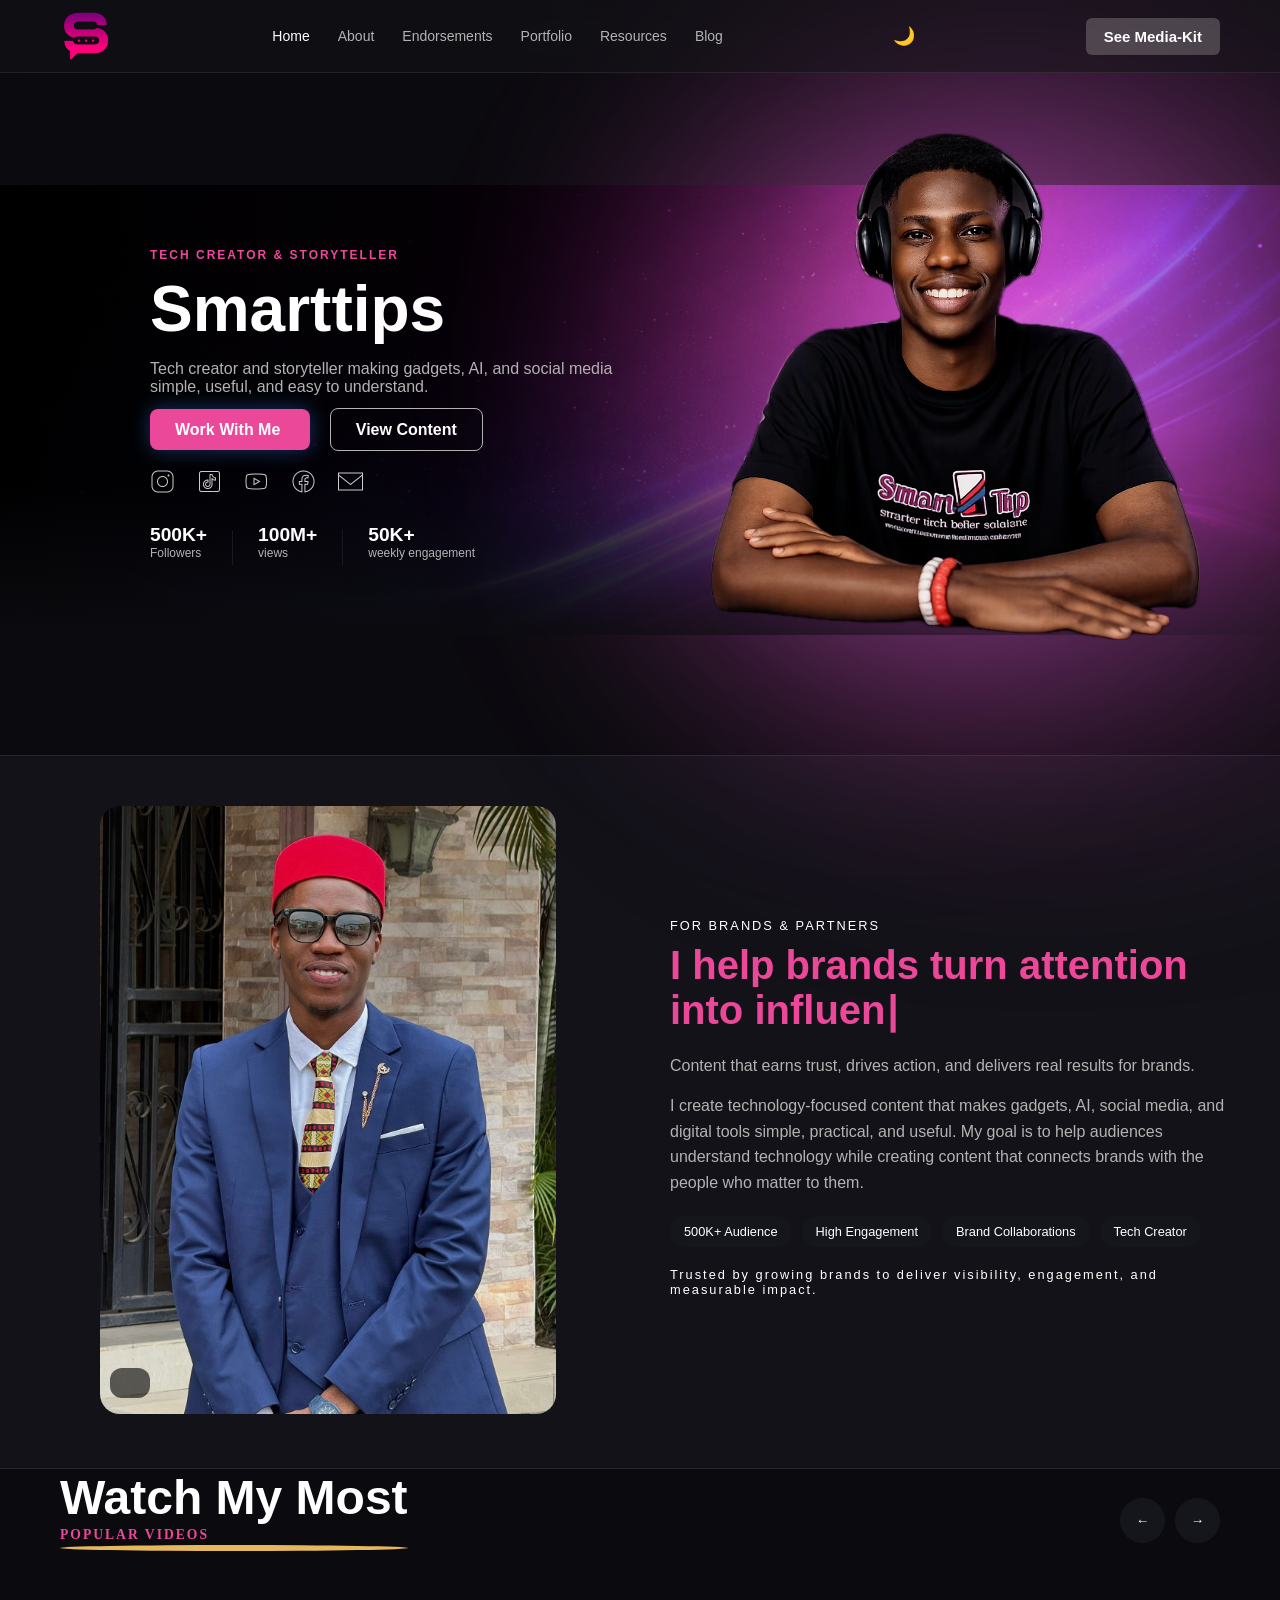
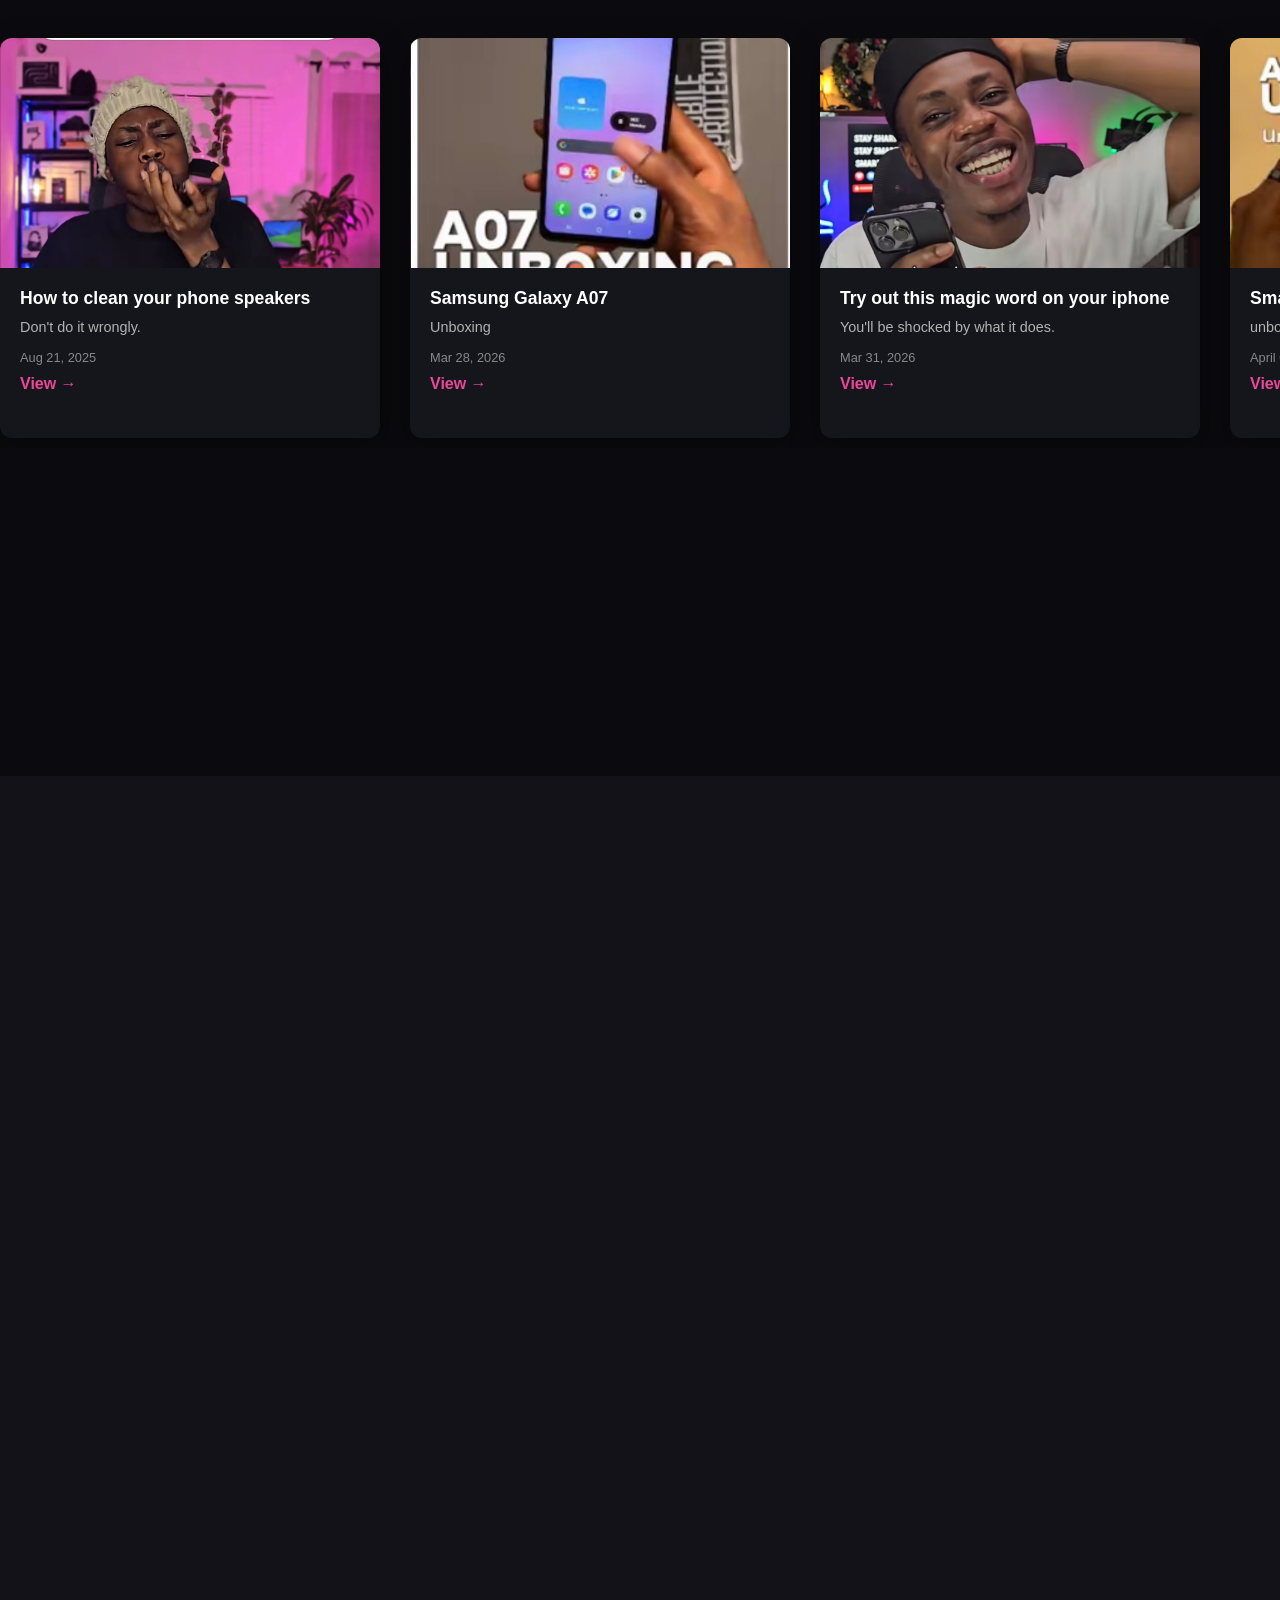
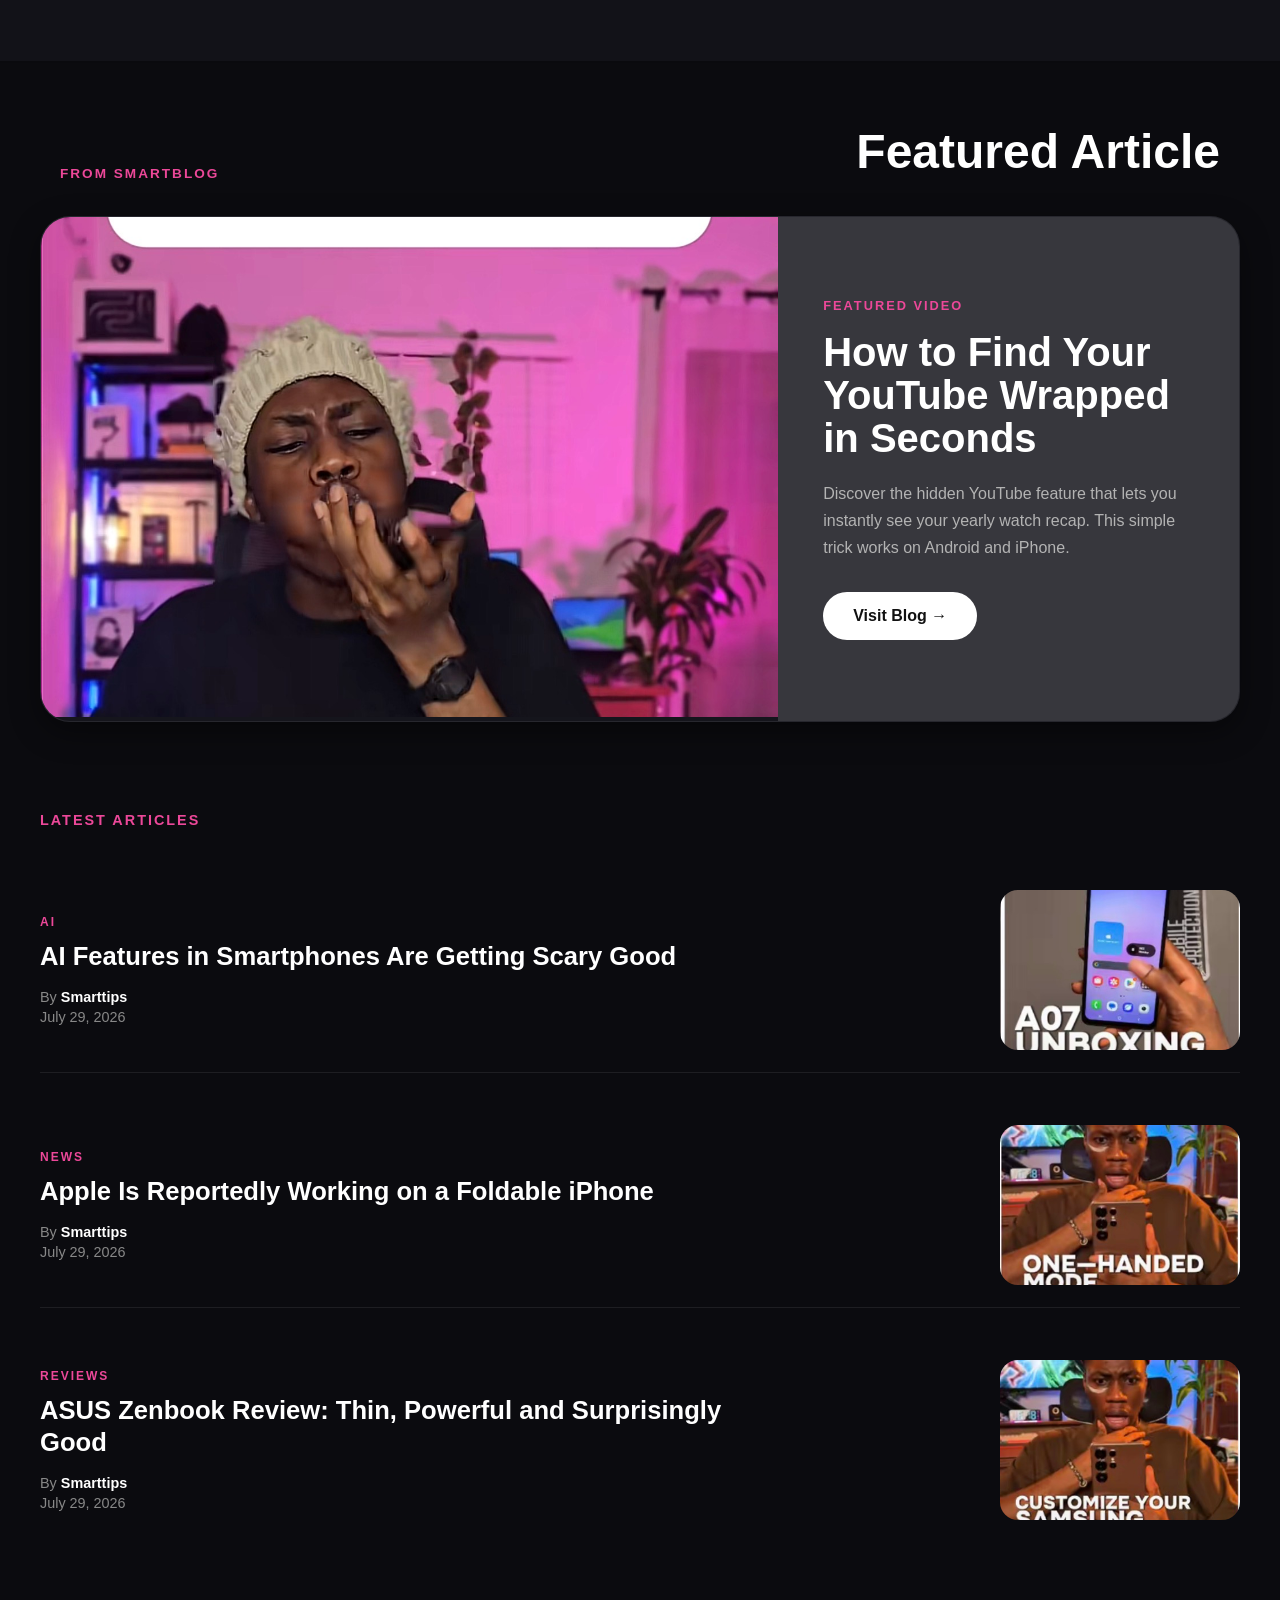
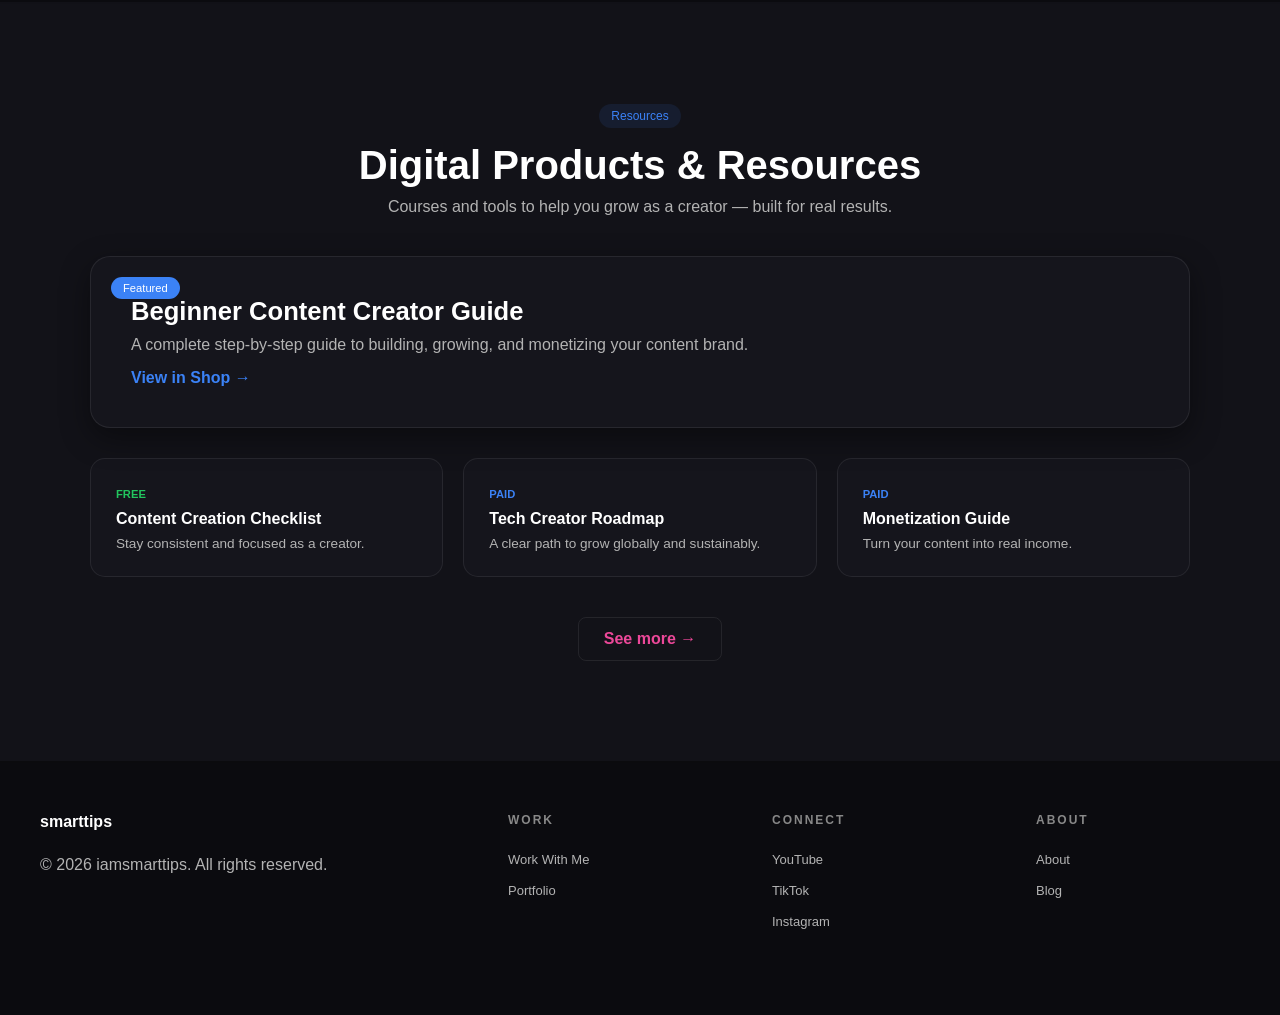
==== commit 1ca354b0: "Update index.html" ====
--- a/index.html
+++ b/index.html
@@ -416,6 +416,7 @@
                id="heroPhoto"
                src="assets/images/Egwuonwu-Micheal1.png"
                alt="Smarttips tech creator"
+               loading="eager"
             />
          </div>
       </section>
